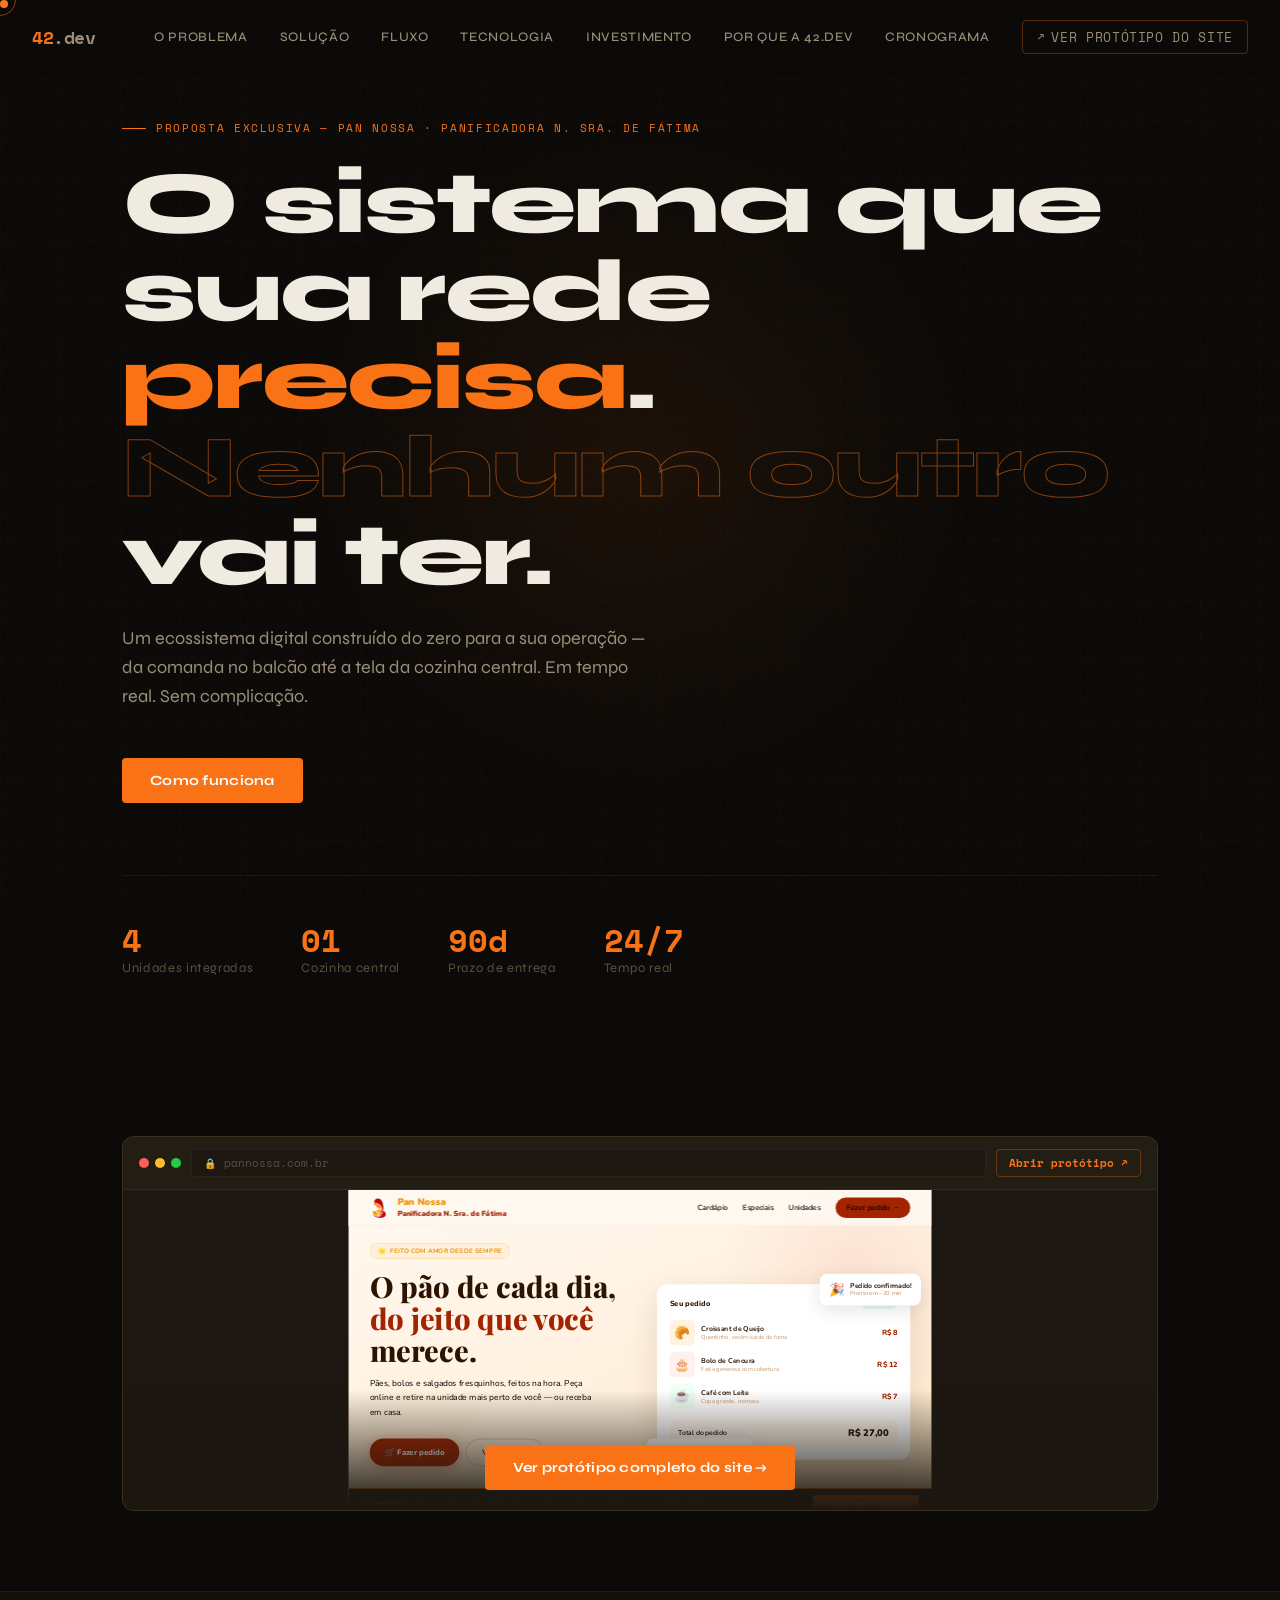
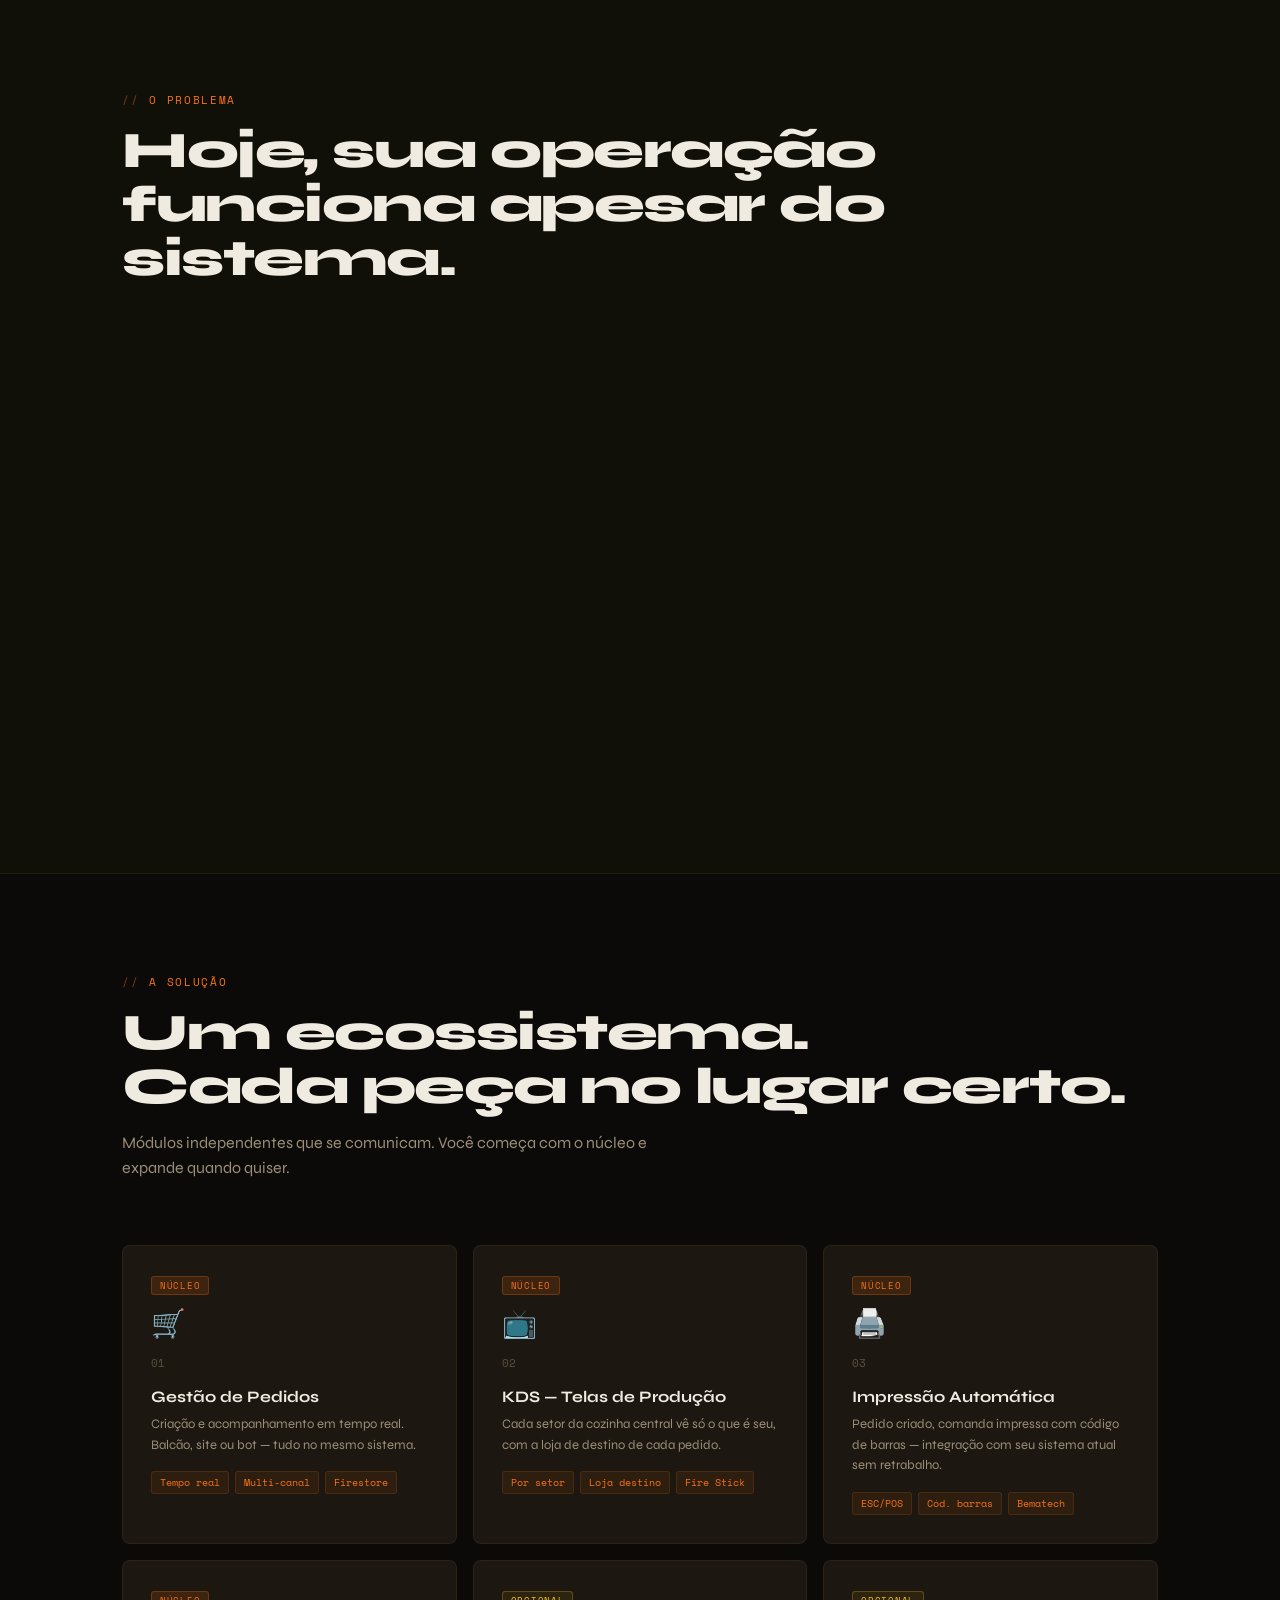
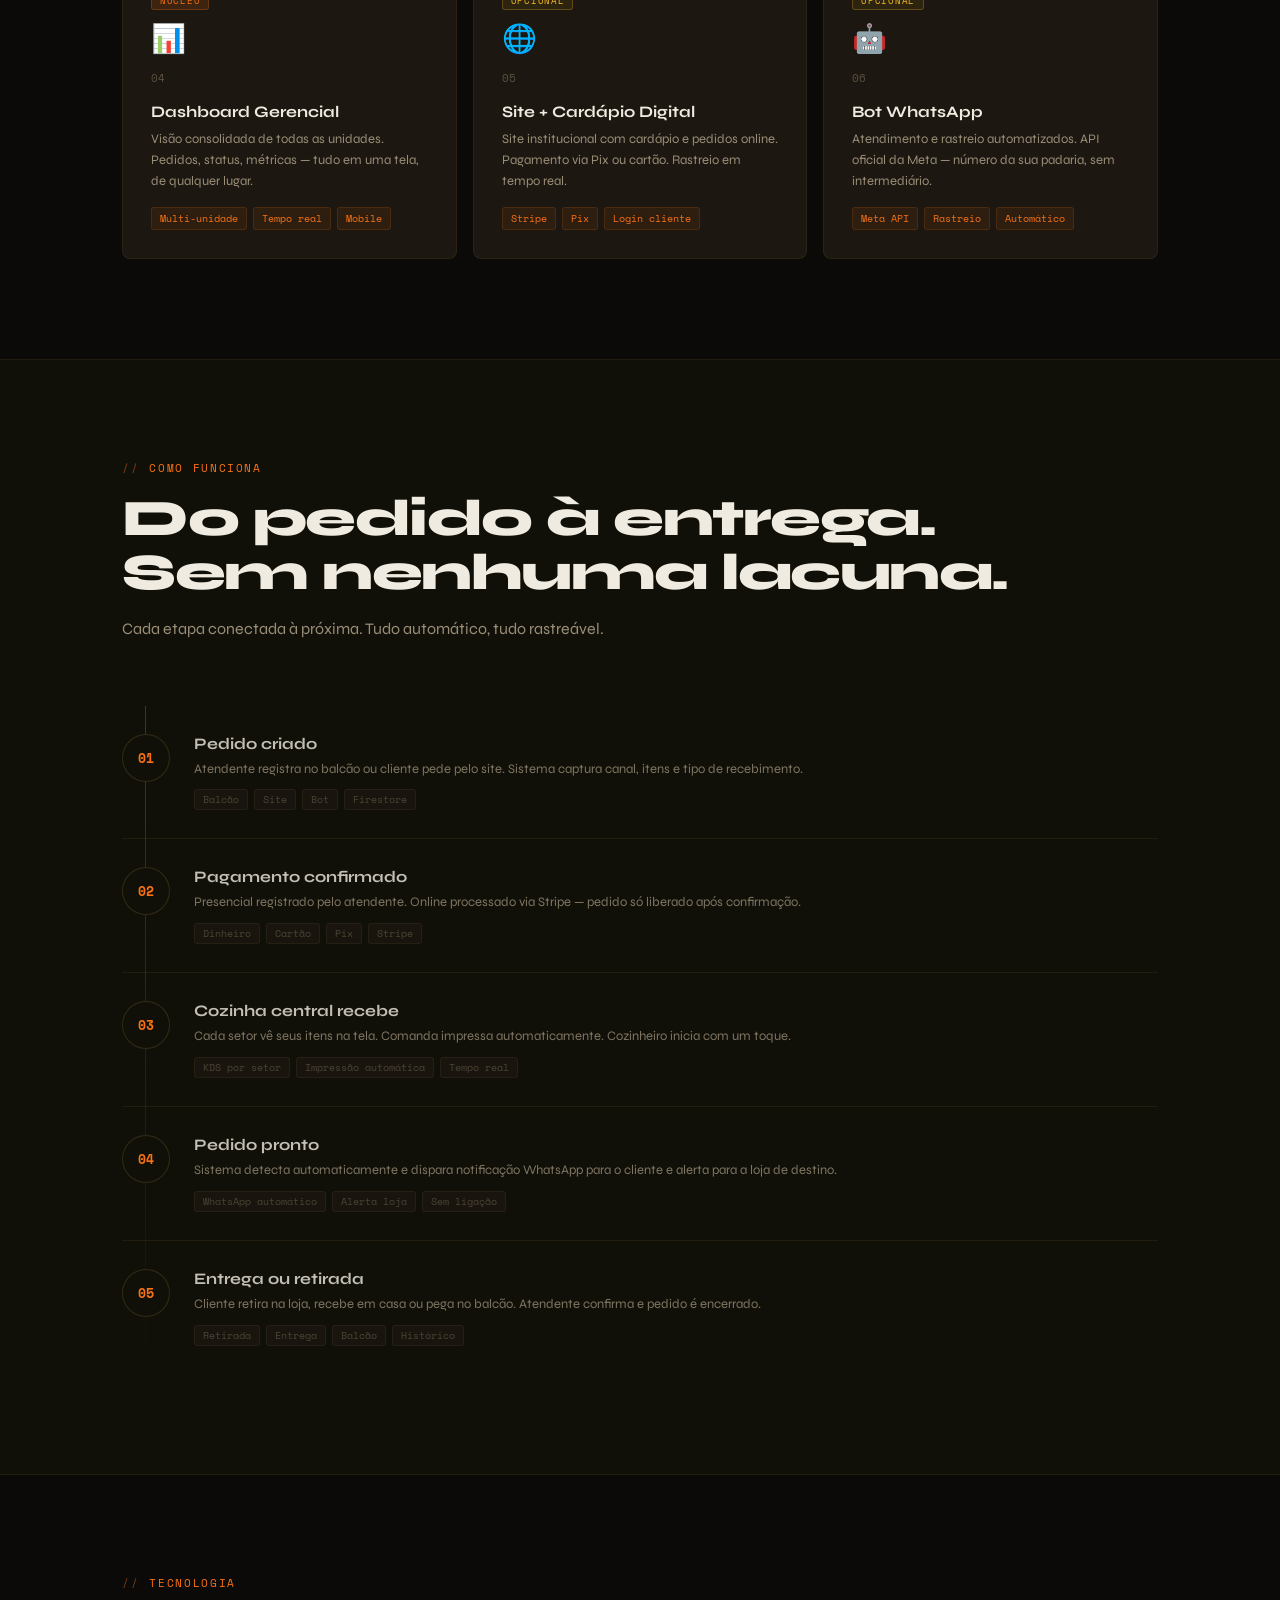
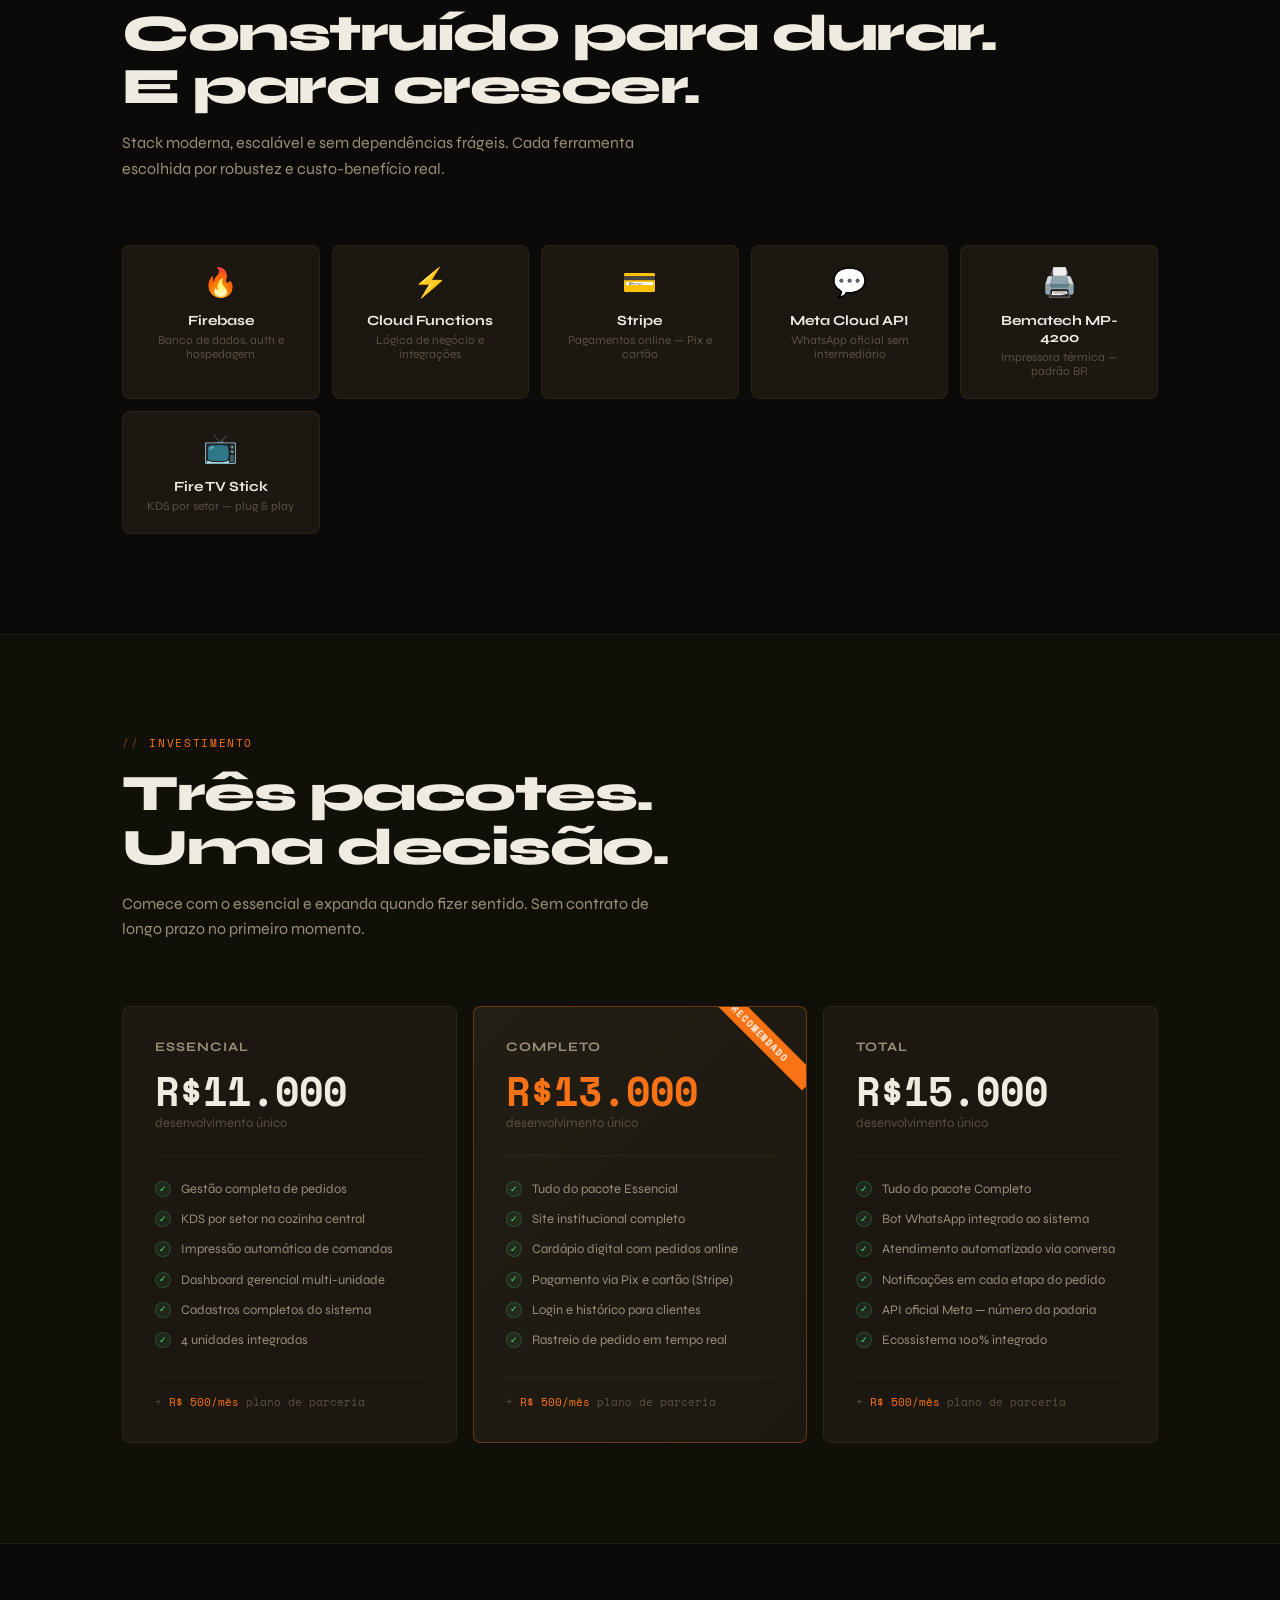
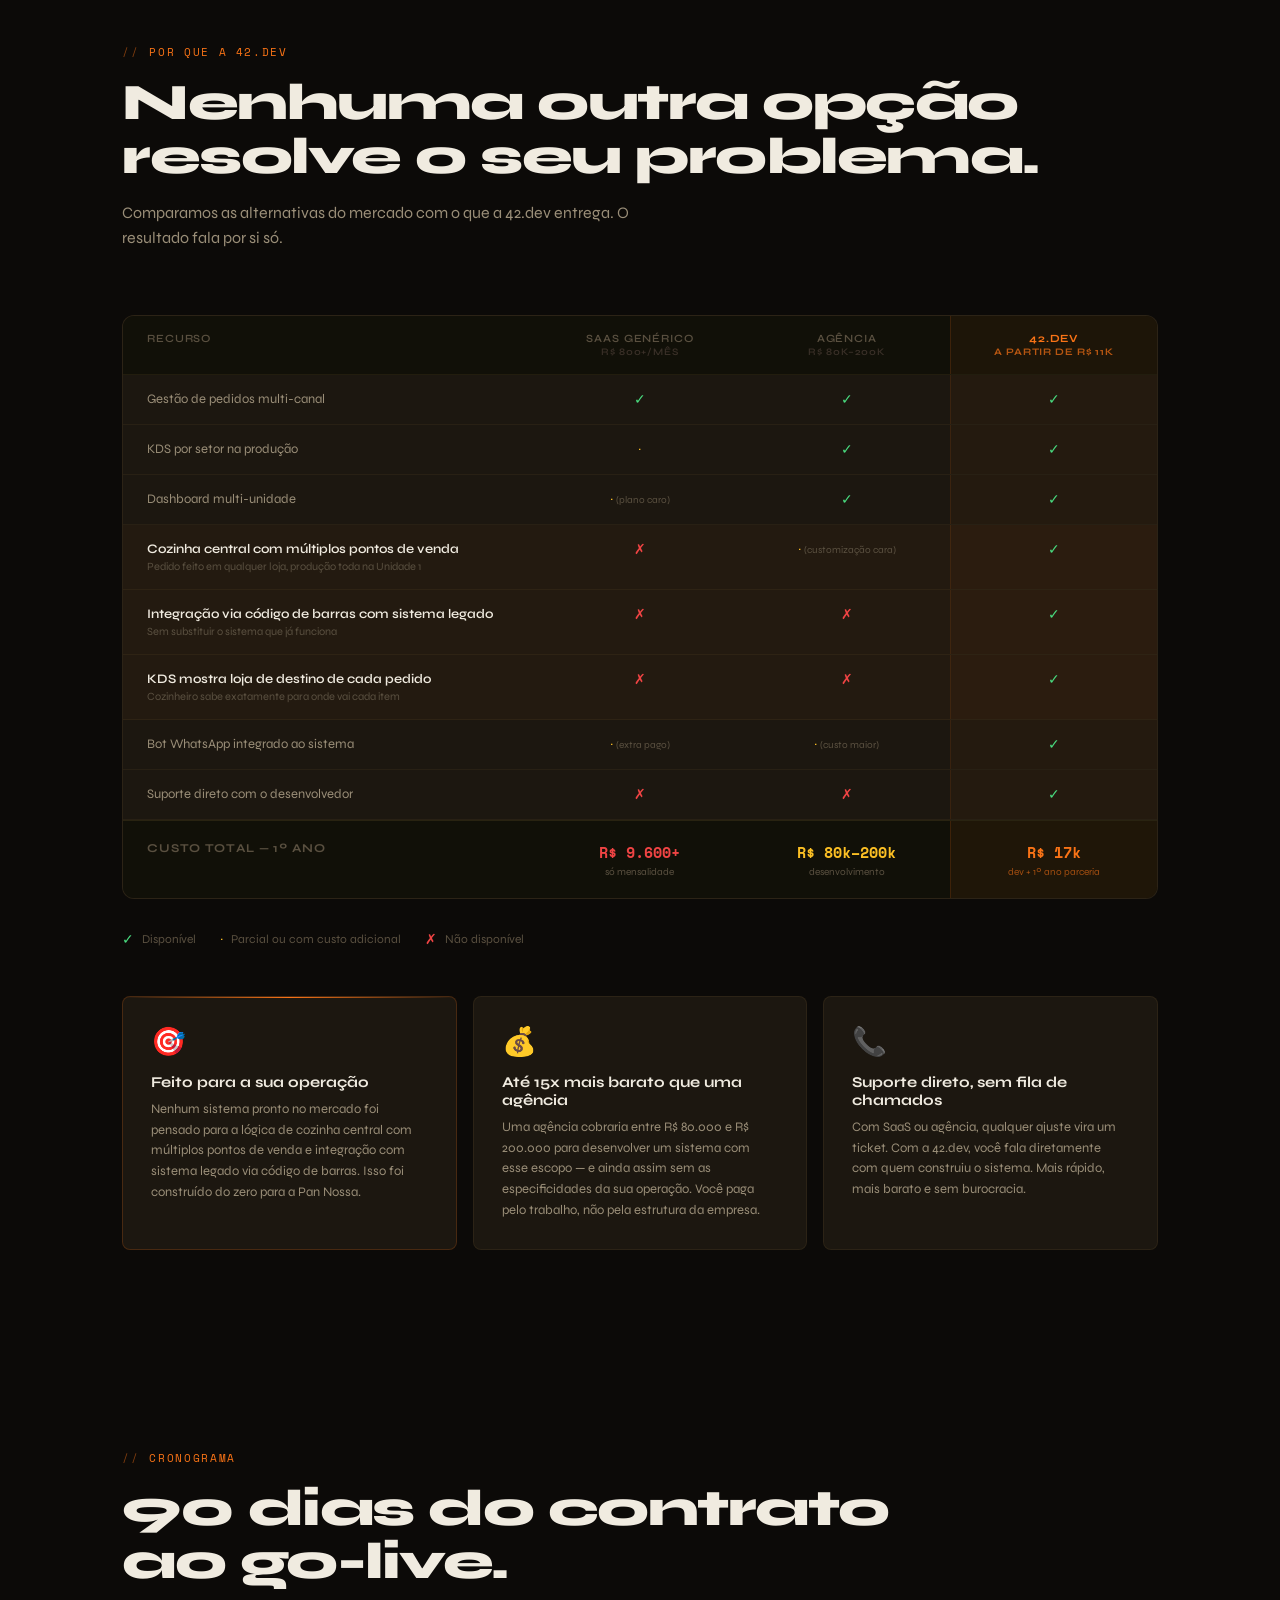
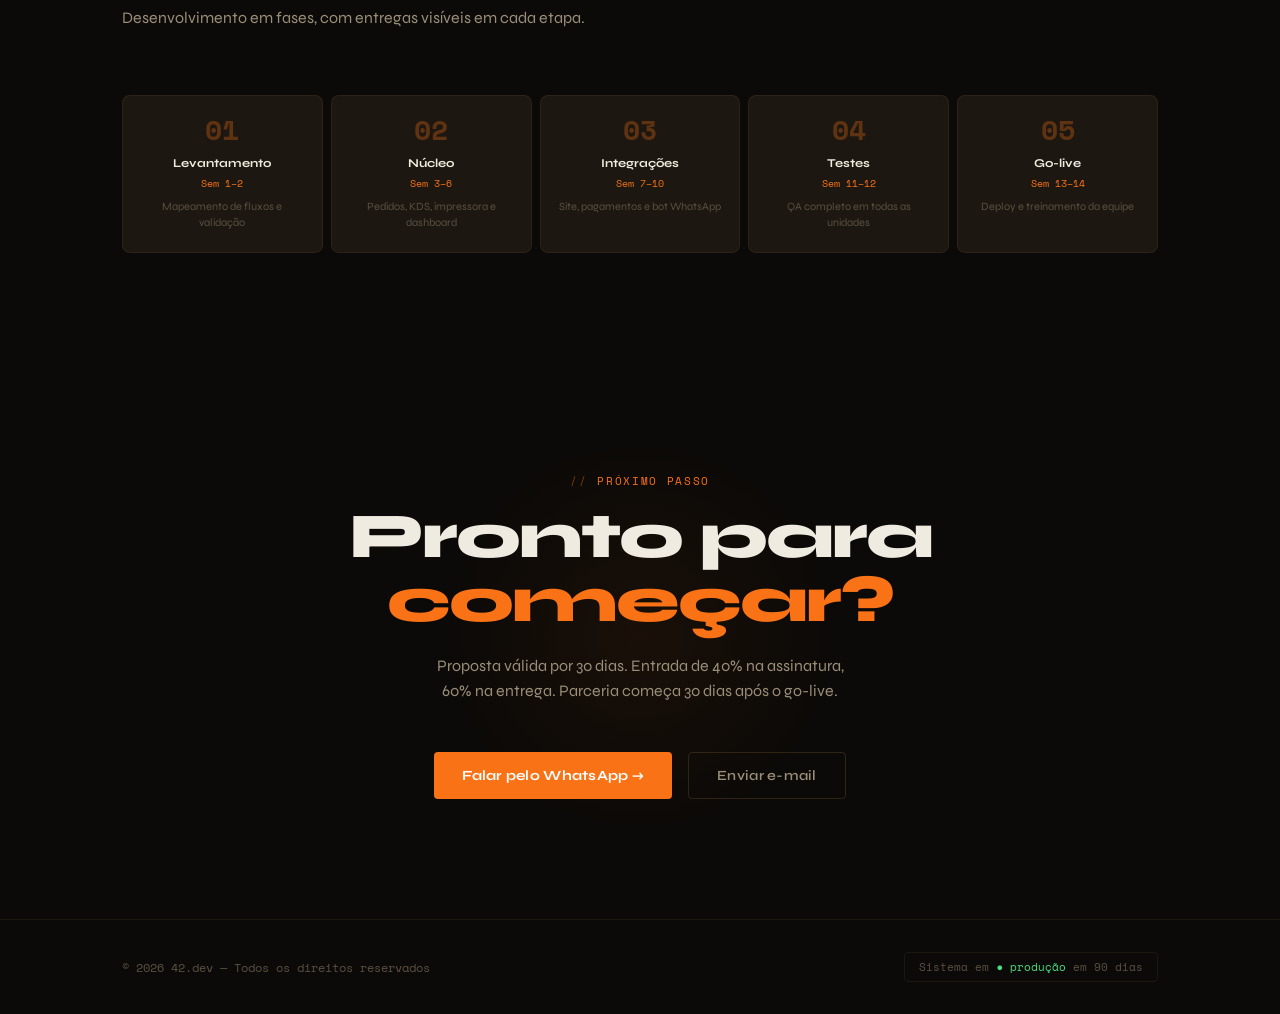
==== index.html @ d930ddba "Add files via upload" ====
<!DOCTYPE html>
<html lang="pt-BR">
<head>
<meta charset="UTF-8">
<meta name="viewport" content="width=device-width, initial-scale=1.0">
<title>42.dev — Proposta para Rede de Padarias</title>
<link rel="preconnect" href="https://fonts.googleapis.com">
<link rel="stylesheet" href="https://fonts.googleapis.com/css2?family=Space+Mono:ital,wght@0,400;0,700;1,400&family=Syne:wght@400;500;600;700;800&display=swap">
<link rel="stylesheet" href="style.css">
<link rel="shortcut icon" href="images/logo-pannossa.png" type="image/x-icon">
</head>
<body>

<div class="cursor" id="cursor"></div>
<div class="cursor-ring" id="cursorRing"></div>

<!-- ============================================================
     BLOCO: HEADER / NAV ATUALIZADO
     Substitua toda a tag <nav>...</nav> por este bloco
     ============================================================ -->

<nav>
  <div class="nav-inner">
    <div class="logo">42<span>.dev</span></div>
    <div class="nav-links">
        <a href="#problema">O Problema</a>
      <a href="#solucao">Solução</a>
      <a href="#fluxo">Fluxo</a>
      <a href="#stack">Tecnologia</a>
      <a href="#precos">Investimento</a>
      <a href="#comparativo">Por que a 42.dev</a>
      <a href="#cronograma">Cronograma</a>
      <a href="pannossa.html" class="nav-preview" target="_blank">Ver protótipo do site</a>
    </div>
  </div>
</nav>

<!-- ============================================================
     FIM DO BLOCO
     ============================================================ -->

<!-- HERO -->
<section class="hero">
  <div class="hero-glow"></div>
  <div class="container">
    <div class="hero-tag">Proposta exclusiva — Pan Nossa · Panificadora N. Sra. de Fátima</div>
    <h1>
      O sistema que<br>
      sua rede <span class="accent">precisa</span>.<br>
      <em>Nenhum outro</em><br>
      vai ter.
    </h1>
    <p class="hero-desc">Um ecossistema digital construído do zero para a sua operação — da comanda no balcão até a tela da cozinha central. Em tempo real. Sem complicação.</p>
    <div class="hero-actions">
      <a href="#solucao" class="btn-primary">Como funciona</a>
    </div>
    <div class="hero-stats">
      <div class="reveal"><div class="stat-num">4</div><div class="stat-label">Unidades integradas</div></div>
      <div class="reveal"><div class="stat-num">01</div><div class="stat-label">Cozinha central</div></div>
      <div class="reveal"><div class="stat-num">90d</div><div class="stat-label">Prazo de entrega</div></div>
      <div class="reveal"><div class="stat-num">24/7</div><div class="stat-label">Tempo real</div></div>
    </div>
  </div>
</section>

<!-- PREVIEW DO SITE DO CLIENTE -->
<div class="container">
  <div class="preview-card reveal">
    <div class="preview-topbar">
      <div class="preview-dots">
        <div class="preview-dot" style="background:#FF5F57"></div>
        <div class="preview-dot" style="background:#FFBD2E"></div>
        <div class="preview-dot" style="background:#28CA41"></div>
      </div>
      <div class="preview-url">pannossa.com.br</div>
      <a href="pannossa.html" target="_blank" class="preview-open">Abrir protótipo ↗</a>
    </div>
    <div class="preview-body">
      <iframe src="pannossa.html" scrolling="no" tabindex="-1"></iframe>
      <div class="preview-overlay">
        <a href="pannossa.html" target="_blank" class="btn-primary" style="cursor:pointer;">Ver protótipo completo do site →</a>
      </div>
    </div>
  </div>
</div>

<!-- PROBLEMA -->
<section class="problema" id="problema">
  <div class="container">
    <div class="section-tag">O problema</div>
    <h2 class="section-title reveal">Hoje, sua operação<br>funciona apesar do sistema.</h2>
    <p class="section-sub reveal">Pedidos perdidos, comunicação falha entre lojas e cozinha central, sem visibilidade do que acontece em tempo real.</p>
    <div class="problema-grid reveal">
      <div class="problema-item">
        <span class="problema-icon">📞</span>
        <div class="problema-title">Comunicação manual</div>
        <div class="problema-desc">Loja liga para a central pedindo atualização. Cozinha não sabe a prioridade. Cliente não sabe o status.</div>
      </div>
      <div class="problema-item">
        <span class="problema-icon">🗂️</span>
        <div class="problema-title">Sem visão centralizada</div>
        <div class="problema-desc">Pedidos das 4 lojas em sistemas separados. Nenhum dashboard mostra o todo. Decisões no escuro.</div>
      </div>
      <div class="problema-item">
        <span class="problema-icon">⏱️</span>
        <div class="problema-title">Produção sem ordem</div>
        <div class="problema-desc">Cozinha recebe pedidos misturados sem saber qual é urgente, qual loja vai retirar e o que já foi feito.</div>
      </div>
      <div class="problema-item">
        <span class="problema-icon">📵</span>
        <div class="problema-title">Cliente sem resposta</div>
        <div class="problema-desc">Depois que pede, o cliente desaparece no escuro. Nenhuma atualização automática sobre o status do pedido.</div>
      </div>
    </div>
  </div>
</section>

<!-- SOLUÇÃO -->
<section id="solucao">
  <div class="container">
    <div class="section-tag">A solução</div>
    <h2 class="section-title reveal">Um ecossistema.<br>Cada peça no lugar certo.</h2>
    <p class="section-sub reveal">Módulos independentes que se comunicam. Você começa com o núcleo e expande quando quiser.</p>
    <div class="modulos-grid">
      <div class="modulo-card reveal">
        <span class="badge-nucleo">Núcleo</span>
        <span class="modulo-icon">🛒</span>
        <div class="modulo-num">01</div>
        <div class="modulo-name">Gestão de Pedidos</div>
        <div class="modulo-desc">Criação e acompanhamento em tempo real. Balcão, site ou bot — tudo no mesmo sistema.</div>
        <div class="modulo-tags"><span class="modulo-tag">Tempo real</span><span class="modulo-tag">Multi-canal</span><span class="modulo-tag">Firestore</span></div>
      </div>
      <div class="modulo-card reveal">
        <span class="badge-nucleo">Núcleo</span>
        <span class="modulo-icon">📺</span>
        <div class="modulo-num">02</div>
        <div class="modulo-name">KDS — Telas de Produção</div>
        <div class="modulo-desc">Cada setor da cozinha central vê só o que é seu, com a loja de destino de cada pedido.</div>
        <div class="modulo-tags"><span class="modulo-tag">Por setor</span><span class="modulo-tag">Loja destino</span><span class="modulo-tag">Fire Stick</span></div>
      </div>
      <div class="modulo-card reveal">
        <span class="badge-nucleo">Núcleo</span>
        <span class="modulo-icon">🖨️</span>
        <div class="modulo-num">03</div>
        <div class="modulo-name">Impressão Automática</div>
        <div class="modulo-desc">Pedido criado, comanda impressa com código de barras — integração com seu sistema atual sem retrabalho.</div>
        <div class="modulo-tags"><span class="modulo-tag">ESC/POS</span><span class="modulo-tag">Cód. barras</span><span class="modulo-tag">Bematech</span></div>
      </div>
      <div class="modulo-card reveal">
        <span class="badge-nucleo">Núcleo</span>
        <span class="modulo-icon">📊</span>
        <div class="modulo-num">04</div>
        <div class="modulo-name">Dashboard Gerencial</div>
        <div class="modulo-desc">Visão consolidada de todas as unidades. Pedidos, status, métricas — tudo em uma tela, de qualquer lugar.</div>
        <div class="modulo-tags"><span class="modulo-tag">Multi-unidade</span><span class="modulo-tag">Tempo real</span><span class="modulo-tag">Mobile</span></div>
      </div>
      <div class="modulo-card reveal">
        <span class="badge-opt">Opcional</span>
        <span class="modulo-icon">🌐</span>
        <div class="modulo-num">05</div>
        <div class="modulo-name">Site + Cardápio Digital</div>
        <div class="modulo-desc">Site institucional com cardápio e pedidos online. Pagamento via Pix ou cartão. Rastreio em tempo real.</div>
        <div class="modulo-tags"><span class="modulo-tag">Stripe</span><span class="modulo-tag">Pix</span><span class="modulo-tag">Login cliente</span></div>
      </div>
      <div class="modulo-card reveal">
        <span class="badge-opt">Opcional</span>
        <span class="modulo-icon">🤖</span>
        <div class="modulo-num">06</div>
        <div class="modulo-name">Bot WhatsApp</div>
        <div class="modulo-desc">Atendimento e rastreio automatizados. API oficial da Meta — número da sua padaria, sem intermediário.</div>
        <div class="modulo-tags"><span class="modulo-tag">Meta API</span><span class="modulo-tag">Rastreio</span><span class="modulo-tag">Automático</span></div>
      </div>
    </div>
  </div>
</section>

<!-- FLUXO -->
<section id="fluxo" class="fluxo">
  <div class="container">
    <div class="section-tag">Como funciona</div>
    <h2 class="section-title reveal">Do pedido à entrega.<br>Sem nenhuma lacuna.</h2>
    <p class="section-sub reveal">Cada etapa conectada à próxima. Tudo automático, tudo rastreável.</p>
    <div class="fluxo-steps">
      <div class="fluxo-step reveal">
        <div class="step-num">01</div>
        <div class="step-content">
          <div class="step-title">Pedido criado</div>
          <div class="step-desc">Atendente registra no balcão ou cliente pede pelo site. Sistema captura canal, itens e tipo de recebimento.</div>
          <div class="step-chips"><span class="step-chip">Balcão</span><span class="step-chip">Site</span><span class="step-chip">Bot</span><span class="step-chip">Firestore</span></div>
        </div>
      </div>
      <div class="fluxo-step reveal">
        <div class="step-num">02</div>
        <div class="step-content">
          <div class="step-title">Pagamento confirmado</div>
          <div class="step-desc">Presencial registrado pelo atendente. Online processado via Stripe — pedido só liberado após confirmação.</div>
          <div class="step-chips"><span class="step-chip">Dinheiro</span><span class="step-chip">Cartão</span><span class="step-chip">Pix</span><span class="step-chip">Stripe</span></div>
        </div>
      </div>
      <div class="fluxo-step reveal">
        <div class="step-num">03</div>
        <div class="step-content">
          <div class="step-title">Cozinha central recebe</div>
          <div class="step-desc">Cada setor vê seus itens na tela. Comanda impressa automaticamente. Cozinheiro inicia com um toque.</div>
          <div class="step-chips"><span class="step-chip">KDS por setor</span><span class="step-chip">Impressão automática</span><span class="step-chip">Tempo real</span></div>
        </div>
      </div>
      <div class="fluxo-step reveal">
        <div class="step-num">04</div>
        <div class="step-content">
          <div class="step-title">Pedido pronto</div>
          <div class="step-desc">Sistema detecta automaticamente e dispara notificação WhatsApp para o cliente e alerta para a loja de destino.</div>
          <div class="step-chips"><span class="step-chip">WhatsApp automático</span><span class="step-chip">Alerta loja</span><span class="step-chip">Sem ligação</span></div>
        </div>
      </div>
      <div class="fluxo-step reveal">
        <div class="step-num">05</div>
        <div class="step-content">
          <div class="step-title">Entrega ou retirada</div>
          <div class="step-desc">Cliente retira na loja, recebe em casa ou pega no balcão. Atendente confirma e pedido é encerrado.</div>
          <div class="step-chips"><span class="step-chip">Retirada</span><span class="step-chip">Entrega</span><span class="step-chip">Balcão</span><span class="step-chip">Histórico</span></div>
        </div>
      </div>
    </div>
  </div>
</section>

<!-- STACK -->
<section id="stack">
  <div class="container">
    <div class="section-tag">Tecnologia</div>
    <h2 class="section-title reveal">Construído para durar.<br>E para crescer.</h2>
    <p class="section-sub reveal">Stack moderna, escalável e sem dependências frágeis. Cada ferramenta escolhida por robustez e custo-benefício real.</p>
    <div class="stack-grid">
      <div class="stack-item reveal"><span class="stack-icon">🔥</span><div class="stack-name">Firebase</div><div class="stack-role">Banco de dados, auth e hospedagem</div></div>
      <div class="stack-item reveal"><span class="stack-icon">⚡</span><div class="stack-name">Cloud Functions</div><div class="stack-role">Lógica de negócio e integrações</div></div>
      <div class="stack-item reveal"><span class="stack-icon">💳</span><div class="stack-name">Stripe</div><div class="stack-role">Pagamentos online — Pix e cartão</div></div>
      <div class="stack-item reveal"><span class="stack-icon">💬</span><div class="stack-name">Meta Cloud API</div><div class="stack-role">WhatsApp oficial sem intermediário</div></div>
      <div class="stack-item reveal"><span class="stack-icon">🖨️</span><div class="stack-name">Bematech MP-4200</div><div class="stack-role">Impressora térmica — padrão BR</div></div>
      <div class="stack-item reveal"><span class="stack-icon">📺</span><div class="stack-name">Fire TV Stick</div><div class="stack-role">KDS por setor — plug & play</div></div>
    </div>
  </div>
</section>

<!-- PRECOS -->
<section id="precos" class="precos">
  <div class="container">
    <div class="section-tag">Investimento</div>
    <h2 class="section-title reveal">Três pacotes.<br>Uma decisão.</h2>
    <p class="section-sub reveal">Comece com o essencial e expanda quando fizer sentido. Sem contrato de longo prazo no primeiro momento.</p>
    <div class="precos-grid">
      <div class="preco-card reveal">
        <div class="preco-nome">Essencial</div>
        <div class="preco-valor">R$11.000</div>
        <div class="preco-periodo">desenvolvimento único</div>
        <div class="preco-divider"></div>
        <div class="preco-items">
          <div class="preco-item"><div class="preco-item-dot"></div>Gestão completa de pedidos</div>
          <div class="preco-item"><div class="preco-item-dot"></div>KDS por setor na cozinha central</div>
          <div class="preco-item"><div class="preco-item-dot"></div>Impressão automática de comandas</div>
          <div class="preco-item"><div class="preco-item-dot"></div>Dashboard gerencial multi-unidade</div>
          <div class="preco-item"><div class="preco-item-dot"></div>Cadastros completos do sistema</div>
          <div class="preco-item"><div class="preco-item-dot"></div>4 unidades integradas</div>
        </div>
        <div class="mens-note">+ <span>R$ 500/mês</span> plano de parceria</div>
      </div>
      <div class="preco-card destaque reveal">
        <div class="preco-nome">Completo</div>
        <div class="preco-valor">R$13.000</div>
        <div class="preco-periodo">desenvolvimento único</div>
        <div class="preco-divider"></div>
        <div class="preco-items">
          <div class="preco-item"><div class="preco-item-dot"></div>Tudo do pacote Essencial</div>
          <div class="preco-item"><div class="preco-item-dot"></div>Site institucional completo</div>
          <div class="preco-item"><div class="preco-item-dot"></div>Cardápio digital com pedidos online</div>
          <div class="preco-item"><div class="preco-item-dot"></div>Pagamento via Pix e cartão (Stripe)</div>
          <div class="preco-item"><div class="preco-item-dot"></div>Login e histórico para clientes</div>
          <div class="preco-item"><div class="preco-item-dot"></div>Rastreio de pedido em tempo real</div>
        </div>
        <div class="mens-note">+ <span>R$ 500/mês</span> plano de parceria</div>
      </div>
      <div class="preco-card reveal">
        <div class="preco-nome">Total</div>
        <div class="preco-valor">R$15.000</div>
        <div class="preco-periodo">desenvolvimento único</div>
        <div class="preco-divider"></div>
        <div class="preco-items">
          <div class="preco-item"><div class="preco-item-dot"></div>Tudo do pacote Completo</div>
          <div class="preco-item"><div class="preco-item-dot"></div>Bot WhatsApp integrado ao sistema</div>
          <div class="preco-item"><div class="preco-item-dot"></div>Atendimento automatizado via conversa</div>
          <div class="preco-item"><div class="preco-item-dot"></div>Notificações em cada etapa do pedido</div>
          <div class="preco-item"><div class="preco-item-dot"></div>API oficial Meta — número da padaria</div>
          <div class="preco-item"><div class="preco-item-dot"></div>Ecossistema 100% integrado</div>
        </div>
        <div class="mens-note">+ <span>R$ 500/mês</span> plano de parceria</div>
      </div>
    </div>
  </div>
</section>

<!-- ============================================================
     BLOCO: COMPARATIVO DE MERCADO
     ============================================================ -->

<section style="padding: 100px 0; position: relative; z-index: 2;" id="comparativo">
  <div style="max-width:1100px; margin:0 auto; padding:0 32px;">

    <!-- HEADER -->
    <div style="font-family:'Space Mono',monospace; font-size:11px; color:#F97316; letter-spacing:0.15em; text-transform:uppercase; margin-bottom:16px; display:flex; align-items:center; gap:10px;">
      <span style="opacity:0.5">//</span> Por que a 42.dev
    </div>
    <h2 style="font-family:'Syne',sans-serif; font-size:clamp(32px,4vw,52px); font-weight:800; letter-spacing:-1.5px; line-height:1.05; margin-bottom:16px;">
      Nenhuma outra opção<br>resolve o seu problema.
    </h2>
    <p style="font-size:16px; color:#9A8E78; line-height:1.6; max-width:560px; margin-bottom:64px;">
      Comparamos as alternativas do mercado com o que a 42.dev entrega. O resultado fala por si só.
    </p>

    <!-- TABELA COMPARATIVA -->
    <div style="background:#1C1710; border:1px solid rgba(255,200,100,0.07); border-radius:12px; overflow:hidden; margin-bottom:32px;">

      <!-- HEADER DA TABELA -->
      <div style="display:grid; grid-template-columns:2fr 1fr 1fr 1fr; background:#111008; border-bottom:1px solid rgba(255,200,100,0.07);">
        <div style="padding:16px 24px; font-size:11px; font-weight:600; color:#5A5040; letter-spacing:0.08em; text-transform:uppercase;">Recurso</div>
        <div style="padding:16px 16px; font-size:11px; font-weight:600; color:#5A5040; letter-spacing:0.08em; text-transform:uppercase; text-align:center;">SaaS genérico<br><span style="color:#3A3028; font-size:10px;">R$ 800+/mês</span></div>
        <div style="padding:16px 16px; font-size:11px; font-weight:600; color:#5A5040; letter-spacing:0.08em; text-transform:uppercase; text-align:center;">Agência<br><span style="color:#3A3028; font-size:10px;">R$ 80k–200k</span></div>
        <div style="padding:16px 16px; font-size:11px; font-weight:700; color:#F97316; letter-spacing:0.08em; text-transform:uppercase; text-align:center; background:rgba(249,115,22,0.05); border-left:1px solid rgba(249,115,22,0.15);">42.dev<br><span style="color:#F97316; font-size:10px; opacity:0.7;">a partir de R$ 11k</span></div>
      </div>

      <!-- LINHAS -->
      <!-- helper: ✓ verde, ~ amarelo, ✗ vermelho -->
      <div style="display:grid; grid-template-columns:2fr 1fr 1fr 1fr; border-bottom:1px solid rgba(255,200,100,0.05);">
        <div style="padding:16px 24px; font-size:13px; color:#9A8E78;">Gestão de pedidos multi-canal</div>
        <div style="padding:16px; text-align:center; font-size:14px; color:#4ADE80;">✓</div>
        <div style="padding:16px; text-align:center; font-size:14px; color:#4ADE80;">✓</div>
        <div style="padding:16px; text-align:center; font-size:14px; color:#4ADE80; background:rgba(249,115,22,0.04); border-left:1px solid rgba(249,115,22,0.1);">✓</div>
      </div>
      <div style="display:grid; grid-template-columns:2fr 1fr 1fr 1fr; border-bottom:1px solid rgba(255,200,100,0.05);">
        <div style="padding:16px 24px; font-size:13px; color:#9A8E78;">KDS por setor na produção</div>
        <div style="padding:16px; text-align:center; font-size:13px; color:#FBBF24;">~</div>
        <div style="padding:16px; text-align:center; font-size:14px; color:#4ADE80;">✓</div>
        <div style="padding:16px; text-align:center; font-size:14px; color:#4ADE80; background:rgba(249,115,22,0.04); border-left:1px solid rgba(249,115,22,0.1);">✓</div>
      </div>
      <div style="display:grid; grid-template-columns:2fr 1fr 1fr 1fr; border-bottom:1px solid rgba(255,200,100,0.05);">
        <div style="padding:16px 24px; font-size:13px; color:#9A8E78;">Dashboard multi-unidade</div>
        <div style="padding:16px; text-align:center; font-size:13px; color:#FBBF24;">~ <span style="font-size:10px; color:#5A5040;">(plano caro)</span></div>
        <div style="padding:16px; text-align:center; font-size:14px; color:#4ADE80;">✓</div>
        <div style="padding:16px; text-align:center; font-size:14px; color:#4ADE80; background:rgba(249,115,22,0.04); border-left:1px solid rgba(249,115,22,0.1);">✓</div>
      </div>

      <!-- LINHA DESTAQUE -->
      <div style="display:grid; grid-template-columns:2fr 1fr 1fr 1fr; border-bottom:1px solid rgba(255,200,100,0.05); background:rgba(249,115,22,0.03);">
        <div style="padding:16px 24px;">
          <div style="font-size:13px; color:#F0EBE0; font-weight:600;">Cozinha central com múltiplos pontos de venda</div>
          <div style="font-size:11px; color:#5A5040; margin-top:3px;">Pedido feito em qualquer loja, produção toda na Unidade 1</div>
        </div>
        <div style="padding:16px; text-align:center; font-size:14px; color:#EF4444;">✗</div>
        <div style="padding:16px; text-align:center; font-size:13px; color:#FBBF24;">~ <span style="font-size:10px; color:#5A5040;">(customização cara)</span></div>
        <div style="padding:16px; text-align:center; font-size:14px; color:#4ADE80; background:rgba(249,115,22,0.04); border-left:1px solid rgba(249,115,22,0.1);">✓</div>
      </div>
      <div style="display:grid; grid-template-columns:2fr 1fr 1fr 1fr; border-bottom:1px solid rgba(255,200,100,0.05); background:rgba(249,115,22,0.03);">
        <div style="padding:16px 24px;">
          <div style="font-size:13px; color:#F0EBE0; font-weight:600;">Integração via código de barras com sistema legado</div>
          <div style="font-size:11px; color:#5A5040; margin-top:3px;">Sem substituir o sistema que já funciona</div>
        </div>
        <div style="padding:16px; text-align:center; font-size:14px; color:#EF4444;">✗</div>
        <div style="padding:16px; text-align:center; font-size:14px; color:#EF4444;">✗</div>
        <div style="padding:16px; text-align:center; font-size:14px; color:#4ADE80; background:rgba(249,115,22,0.04); border-left:1px solid rgba(249,115,22,0.1);">✓</div>
      </div>
      <div style="display:grid; grid-template-columns:2fr 1fr 1fr 1fr; border-bottom:1px solid rgba(255,200,100,0.05); background:rgba(249,115,22,0.03);">
        <div style="padding:16px 24px;">
          <div style="font-size:13px; color:#F0EBE0; font-weight:600;">KDS mostra loja de destino de cada pedido</div>
          <div style="font-size:11px; color:#5A5040; margin-top:3px;">Cozinheiro sabe exatamente para onde vai cada item</div>
        </div>
        <div style="padding:16px; text-align:center; font-size:14px; color:#EF4444;">✗</div>
        <div style="padding:16px; text-align:center; font-size:14px; color:#EF4444;">✗</div>
        <div style="padding:16px; text-align:center; font-size:14px; color:#4ADE80; background:rgba(249,115,22,0.04); border-left:1px solid rgba(249,115,22,0.1);">✓</div>
      </div>

      <div style="display:grid; grid-template-columns:2fr 1fr 1fr 1fr; border-bottom:1px solid rgba(255,200,100,0.05);">
        <div style="padding:16px 24px; font-size:13px; color:#9A8E78;">Bot WhatsApp integrado ao sistema</div>
        <div style="padding:16px; text-align:center; font-size:13px; color:#FBBF24;">~ <span style="font-size:10px; color:#5A5040;">(extra pago)</span></div>
        <div style="padding:16px; text-align:center; font-size:13px; color:#FBBF24;">~ <span style="font-size:10px; color:#5A5040;">(custo maior)</span></div>
        <div style="padding:16px; text-align:center; font-size:14px; color:#4ADE80; background:rgba(249,115,22,0.04); border-left:1px solid rgba(249,115,22,0.1);">✓</div>
      </div>
      <div style="display:grid; grid-template-columns:2fr 1fr 1fr 1fr; border-bottom:1px solid rgba(255,200,100,0.05);">
        <div style="padding:16px 24px; font-size:13px; color:#9A8E78;">Suporte direto com o desenvolvedor</div>
        <div style="padding:16px; text-align:center; font-size:14px; color:#EF4444;">✗</div>
        <div style="padding:16px; text-align:center; font-size:14px; color:#EF4444;">✗</div>
        <div style="padding:16px; text-align:center; font-size:14px; color:#4ADE80; background:rgba(249,115,22,0.04); border-left:1px solid rgba(249,115,22,0.1);">✓</div>
      </div>

      <!-- FOOTER DA TABELA — CUSTO TOTAL -->
      <div style="display:grid; grid-template-columns:2fr 1fr 1fr 1fr; background:#111008; border-top:1px solid rgba(255,200,100,0.1);">
        <div style="padding:20px 24px; font-size:12px; font-weight:700; color:#5A5040; letter-spacing:0.08em; text-transform:uppercase;">Custo total — 1º ano</div>
        <div style="padding:20px 16px; text-align:center;">
          <div style="font-family:'Space Mono',monospace; font-size:15px; font-weight:700; color:#EF4444;">R$ 9.600+</div>
          <div style="font-size:10px; color:#5A5040; margin-top:3px;">só mensalidade</div>
        </div>
        <div style="padding:20px 16px; text-align:center;">
          <div style="font-family:'Space Mono',monospace; font-size:15px; font-weight:700; color:#FBBF24;">R$ 80k–200k</div>
          <div style="font-size:10px; color:#5A5040; margin-top:3px;">desenvolvimento</div>
        </div>
        <div style="padding:20px 16px; text-align:center; background:rgba(249,115,22,0.06); border-left:1px solid rgba(249,115,22,0.15);">
          <div style="font-family:'Space Mono',monospace; font-size:15px; font-weight:700; color:#F97316;">R$ 17k</div>
          <div style="font-size:10px; color:#F97316; opacity:0.6; margin-top:3px;">dev + 1º ano parceria</div>
        </div>
      </div>
    </div>

    <!-- LEGENDA -->
    <div style="display:flex; gap:24px; margin-bottom:48px; flex-wrap:wrap;">
      <div style="display:flex; align-items:center; gap:8px; font-size:12px; color:#5A5040;">
        <span style="color:#4ADE80; font-size:14px;">✓</span> Disponível
      </div>
      <div style="display:flex; align-items:center; gap:8px; font-size:12px; color:#5A5040;">
        <span style="color:#FBBF24; font-size:13px;">~</span> Parcial ou com custo adicional
      </div>
      <div style="display:flex; align-items:center; gap:8px; font-size:12px; color:#5A5040;">
        <span style="color:#EF4444; font-size:14px;">✗</span> Não disponível
      </div>
    </div>

    <!-- CARDS DE ARGUMENTO -->
    <div style="display:grid; grid-template-columns:repeat(auto-fit, minmax(280px, 1fr)); gap:16px;">

      <div style="background:#1C1710; border:1px solid rgba(249,115,22,0.2); border-radius:8px; padding:28px; position:relative; overflow:hidden;">
        <div style="position:absolute; top:0; left:0; right:0; height:1px; background:linear-gradient(90deg, transparent, #F97316, transparent);"></div>
        <div style="font-size:28px; margin-bottom:14px;">🎯</div>
        <div style="font-size:15px; font-weight:700; margin-bottom:8px; color:#F0EBE0;">Feito para a sua operação</div>
        <div style="font-size:13px; color:#9A8E78; line-height:1.6;">Nenhum sistema pronto no mercado foi pensado para a lógica de cozinha central com múltiplos pontos de venda e integração com sistema legado via código de barras. Isso foi construído do zero para a Pan Nossa.</div>
      </div>

      <div style="background:#1C1710; border:1px solid rgba(255,200,100,0.07); border-radius:8px; padding:28px;">
        <div style="font-size:28px; margin-bottom:14px;">💰</div>
        <div style="font-size:15px; font-weight:700; margin-bottom:8px; color:#F0EBE0;">Até 15x mais barato que uma agência</div>
        <div style="font-size:13px; color:#9A8E78; line-height:1.6;">Uma agência cobraria entre R$ 80.000 e R$ 200.000 para desenvolver um sistema com esse escopo — e ainda assim sem as especificidades da sua operação. Você paga pelo trabalho, não pela estrutura da empresa.</div>
      </div>

      <div style="background:#1C1710; border:1px solid rgba(255,200,100,0.07); border-radius:8px; padding:28px;">
        <div style="font-size:28px; margin-bottom:14px;">📞</div>
        <div style="font-size:15px; font-weight:700; margin-bottom:8px; color:#F0EBE0;">Suporte direto, sem fila de chamados</div>
        <div style="font-size:13px; color:#9A8E78; line-height:1.6;">Com SaaS ou agência, qualquer ajuste vira um ticket. Com a 42.dev, você fala diretamente com quem construiu o sistema. Mais rápido, mais barato e sem burocracia.</div>
      </div>

    </div>
  </div>
</section>

<!-- CRONOGRAMA -->
<section id="cronograma">
  <div class="container">
    <div class="section-tag">Cronograma</div>
    <h2 class="section-title reveal">90 dias do contrato<br>ao go-live.</h2>
    <p class="section-sub reveal">Desenvolvimento em fases, com entregas visíveis em cada etapa.</p>
    <div class="cronograma-grid reveal">
      <div class="crono-fase"><div class="crono-num">01</div><div class="crono-title">Levantamento</div><div class="crono-semanas">Sem 1–2</div><div class="crono-desc">Mapeamento de fluxos e validação</div></div>
      <div class="crono-fase"><div class="crono-num">02</div><div class="crono-title">Núcleo</div><div class="crono-semanas">Sem 3–6</div><div class="crono-desc">Pedidos, KDS, impressora e dashboard</div></div>
      <div class="crono-fase"><div class="crono-num">03</div><div class="crono-title">Integrações</div><div class="crono-semanas">Sem 7–10</div><div class="crono-desc">Site, pagamentos e bot WhatsApp</div></div>
      <div class="crono-fase"><div class="crono-num">04</div><div class="crono-title">Testes</div><div class="crono-semanas">Sem 11–12</div><div class="crono-desc">QA completo em todas as unidades</div></div>
      <div class="crono-fase"><div class="crono-num">05</div><div class="crono-title">Go-live</div><div class="crono-semanas">Sem 13–14</div><div class="crono-desc">Deploy e treinamento da equipe</div></div>
    </div>
  </div>
</section>

<!-- CTA -->
<section class="cta-section">
  <div class="cta-glow"></div>
  <div class="container">
    <div class="section-tag" style="justify-content:center">Próximo passo</div>
    <h2>Pronto para<br><span style="color:var(--accent)">começar?</span></h2>
    <p>Proposta válida por 30 dias. Entrada de 40% na assinatura,<br>60% na entrega. Parceria começa 30 dias após o go-live.</p>
    <div class="cta-actions">
      <a href="https://wa.me/+5581981279574" class="btn-primary" target="_blank">Falar pelo WhatsApp →</a>
      <a href="mailto:augustolopes230@gmail.com" class="btn-outline">Enviar e-mail</a>
    </div>
  </div>
</section>

<footer>
  <div class="container">
    <div class="footer-inner">
      <div class="footer-copy">© 2026 42.dev — Todos os direitos reservados</div>
      <div class="footer-badge">Sistema em <span>● produção</span> em 90 dias</div>
    </div>
  </div>
</footer>

<script>
  const cursor = document.getElementById('cursor');
  const ring = document.getElementById('cursorRing');
  let mx = 0, my = 0, rx = 0, ry = 0;
  document.addEventListener('mousemove', e => { mx = e.clientX; my = e.clientY; cursor.style.left = mx - 4 + 'px'; cursor.style.top = my - 4 + 'px'; });
  function animRing() { rx += (mx - rx) * 0.12; ry += (my - ry) * 0.12; ring.style.left = rx - 16 + 'px'; ring.style.top = ry - 16 + 'px'; requestAnimationFrame(animRing); }
  animRing();
  document.querySelectorAll('a, button').forEach(el => { el.addEventListener('mouseenter', () => { ring.style.transform = 'scale(1.5)'; ring.style.borderColor = 'rgba(249,115,22,0.8)'; }); el.addEventListener('mouseleave', () => { ring.style.transform = 'scale(1)'; ring.style.borderColor = 'rgba(249,115,22,0.5)'; }); });
  const reveals = document.querySelectorAll('.reveal');
  const obs = new IntersectionObserver(entries => { entries.forEach(e => { if (e.isIntersecting) e.target.classList.add('visible'); }); }, { threshold: 0.1 });
  reveals.forEach(el => obs.observe(el));
  document.querySelectorAll('.hero-stats .reveal').forEach((el, i) => { el.style.transitionDelay = (i * 0.1) + 's'; });
</script>
</body>
</html>
---- style.css ----
:root {
    --bg: #0C0A08;
    --bg2: #111008;
    --bg3: #16120A;
    --surface: #1C1710;
    --surface2: #231E14;
    --border: rgba(255,200,100,0.07);
    --border2: rgba(255,200,100,0.14);
    --text: #F0EBE0;
    --text2: #9A8E78;
    --text3: #5A5040;
    --accent: #F97316;
    --accent2: #EA6C00;
    --accent-dim: rgba(249,115,22,0.08);
    --accent-dim2: rgba(249,115,22,0.15);
    --green: #4ADE80;
    --green-dim: rgba(74,222,128,0.08);
    --amber: #FBBF24;
    --amber-dim: rgba(251,191,36,0.08);
    --mono: 'Space Mono', monospace;
    --sans: 'Syne', sans-serif;
  }
  * { box-sizing: border-box; margin: 0; padding: 0; }
  html { scroll-behavior: smooth; }
  body { background: var(--bg); color: var(--text); font-family: var(--sans); overflow-x: hidden; cursor: none; }

  .cursor { width: 8px; height: 8px; background: var(--accent); border-radius: 50%; position: fixed; pointer-events: none; z-index: 9999; mix-blend-mode: screen; }
  .cursor-ring { width: 32px; height: 32px; border: 1px solid rgba(249,115,22,0.5); border-radius: 50%; position: fixed; pointer-events: none; z-index: 9998; transition: all 0.15s ease; }

  body::before {
    content: ''; position: fixed; inset: 0;
    background-image: url("data:image/svg+xml,%3Csvg viewBox='0 0 256 256' xmlns='http://www.w3.org/2000/svg'%3E%3Cfilter id='noise'%3E%3CfeTurbulence type='fractalNoise' baseFrequency='0.9' numOctaves='4' stitchTiles='stitch'/%3E%3C/filter%3E%3Crect width='100%25' height='100%25' filter='url(%23noise)' opacity='0.04'/%3E%3C/svg%3E");
    pointer-events: none; z-index: 1; opacity: 0.35;
  }
  body::after {
    content: ''; position: fixed; inset: 0;
    background-image: linear-gradient(rgba(249,115,22,0.025) 1px, transparent 1px), linear-gradient(90deg, rgba(249,115,22,0.025) 1px, transparent 1px);
    background-size: 60px 60px; pointer-events: none; z-index: 0;
  }
  .container { max-width: 1100px; margin: 0 auto; padding: 0 32px; position: relative; z-index: 2; }

  /* NAV */
  nav { position: fixed; top: 0; left: 0; right: 0; z-index: 100; padding: 20px 0; background: linear-gradient(to bottom, rgba(12,10,8,0.96), transparent); backdrop-filter: blur(12px); }
  .nav-inner { max-width: 1350px; margin: 0 auto; padding: 0 32px; display: flex; align-items: center; justify-content: space-between; }
  .logo { font-family: var(--mono); font-size: 18px; font-weight: 700; color: var(--accent); letter-spacing: -0.5px; }
  .logo span { color: var(--text2); }
  .nav-links { display: flex; gap: 32px; align-items: center; }
  .nav-links a { font-size: 13px; font-weight: 500; color: var(--text2); text-decoration: none; letter-spacing: 0.05em; text-transform: uppercase; transition: color 0.2s; }
  .nav-links a:hover { color: var(--accent); }
  .nav-preview {
    font-family: var(--mono); font-size: 11px; font-weight: 700;
    color: var(--accent); border: 1px solid rgba(249,115,22,0.3);
    padding: 6px 14px; border-radius: 4px; text-decoration: none;
    transition: all 0.2s; display: flex; align-items: center; gap: 6px;
  }
  .nav-preview:hover { background: var(--accent-dim2); }
  .nav-preview::before { content: '↗'; }

  /* HERO */
  .hero { min-height: 100vh; display: flex; align-items: center; padding: 120px 0 80px; position: relative; overflow: hidden; }
  .hero-glow { position: absolute; width: 700px; height: 700px; background: radial-gradient(circle, rgba(249,115,22,0.07) 0%, transparent 70%); top: 50%; left: 50%; transform: translate(-50%, -60%); pointer-events: none; }
  .hero-tag { font-family: var(--mono); font-size: 11px; color: var(--accent); letter-spacing: 0.15em; text-transform: uppercase; margin-bottom: 24px; display: flex; align-items: center; gap: 10px; }
  .hero-tag::before { content: ''; display: block; width: 24px; height: 1px; background: var(--accent); }
  .hero h1 { font-size: clamp(48px, 7vw, 88px); font-weight: 800; line-height: 1.0; letter-spacing: -2px; margin-bottom: 24px; }
  .hero h1 em { font-style: normal; color: transparent; -webkit-text-stroke: 1px rgba(249,115,22,0.5); }
  .hero h1 .accent { color: var(--accent); }
  .hero-desc { font-size: 18px; color: var(--text2); line-height: 1.6; max-width: 540px; margin-bottom: 48px; font-weight: 400; }
  .hero-actions { display: flex; gap: 16px; flex-wrap: wrap; }
  .btn-primary { background: var(--accent); color: #fff; padding: 14px 28px; border-radius: 4px; font-family: var(--sans); font-size: 14px; font-weight: 700; text-decoration: none; letter-spacing: 0.02em; transition: all 0.2s; display: inline-flex; align-items: center; gap: 8px; border: none; cursor: none; }
  .btn-primary:hover { background: var(--accent2); transform: translateY(-1px); }
  .btn-outline { background: transparent; color: var(--text2); padding: 14px 28px; border-radius: 4px; font-family: var(--sans); font-size: 14px; font-weight: 600; text-decoration: none; letter-spacing: 0.02em; transition: all 0.2s; display: inline-flex; align-items: center; gap: 8px; border: 1px solid var(--border2); cursor: none; }
  .btn-outline:hover { border-color: var(--accent); color: var(--accent); }
  .hero-stats { display: flex; gap: 48px; margin-top: 72px; padding-top: 48px; border-top: 1px solid var(--border); flex-wrap: wrap; }
  .stat-num { font-family: var(--mono); font-size: 32px; font-weight: 700; color: var(--accent); line-height: 1; margin-bottom: 4px; }
  .stat-label { font-size: 13px; color: var(--text3); letter-spacing: 0.05em; }

  /* PREVIEW SITE CARD */
  .preview-card {
    background: var(--surface); border: 1px solid var(--border2);
    border-radius: 12px; overflow: hidden;
    margin-top: 80px; position: relative; z-index: 2;
    margin-bottom: 80px;
  }
  .preview-topbar {
    background: var(--surface2); border-bottom: 1px solid var(--border);
    padding: 12px 16px; display: flex; align-items: center; gap: 10px;
  }
  .preview-dots { display: flex; gap: 6px; }
  .preview-dot { width: 10px; height: 10px; border-radius: 50%; }
  .preview-url {
    flex: 1; background: var(--surface); border: 1px solid var(--border);
    border-radius: 4px; padding: 5px 12px;
    font-family: var(--mono); font-size: 11px; color: var(--text3);
    display: flex; align-items: center; gap: 8px;
  }
  .preview-url::before { content: '🔒'; font-size: 10px; }
  .preview-open {
    font-family: var(--mono); font-size: 11px; font-weight: 700;
    color: var(--accent); text-decoration: none; padding: 5px 12px;
    border: 1px solid rgba(249,115,22,0.3); border-radius: 4px;
    transition: all 0.2s; white-space: nowrap;
  }
  .preview-open:hover { background: var(--accent-dim2); }
  .preview-body { padding: 0; height: 320px; overflow: hidden; position: relative; }
  .preview-body iframe {
    position: absolute;
    top: 0;
    left: 50%;
    width: 1100px;
    height: 620px;
    border: none;
    transform: scale(0.53) translateX(-50%);
    transform-origin: top left;
    pointer-events: none;
  }
  .preview-overlay {
    position: absolute; bottom: 0; left: 0; right: 0;
    background: linear-gradient(to top, var(--surface) 0%, transparent 100%);
    height: 120px; display: flex; align-items: flex-end; justify-content: center; padding: 20px;
  }

  /* SECTION COMMONS */
  section { padding: 100px 0; position: relative; z-index: 2; }
  .section-tag { font-family: var(--mono); font-size: 11px; color: var(--accent); letter-spacing: 0.15em; text-transform: uppercase; margin-bottom: 16px; display: flex; align-items: center; gap: 10px; }
  .section-tag::before { content: '//'; opacity: 0.5; }
  .section-title { font-size: clamp(32px, 4vw, 52px); font-weight: 800; letter-spacing: -1.5px; line-height: 1.05; margin-bottom: 16px; }
  .section-sub { font-size: 16px; color: var(--text2); line-height: 1.6; max-width: 560px; margin-bottom: 64px; }

  /* PROBLEMA */
  .problema { background: var(--bg2); border-top: 1px solid var(--border); border-bottom: 1px solid var(--border); }
  .problema-grid { display: grid; grid-template-columns: repeat(2, 1fr); gap: 1px; background: var(--border); border: 1px solid var(--border); border-radius: 8px; overflow: hidden; }
  .problema-item { background: var(--bg2); padding: 32px; transition: background 0.2s; }
  .problema-item:hover { background: var(--surface); }
  .problema-icon { font-size: 24px; margin-bottom: 16px; display: block; }
  .problema-title { font-size: 15px; font-weight: 700; margin-bottom: 8px; color: var(--text); }
  .problema-desc { font-size: 13px; color: var(--text2); line-height: 1.6; }

  /* MÓDULOS */
  .modulos-grid { display: grid; grid-template-columns: repeat(auto-fit, minmax(300px, 1fr)); gap: 16px; }
  .modulo-card { background: var(--surface); border: 1px solid var(--border); border-radius: 8px; padding: 28px; position: relative; overflow: hidden; transition: all 0.3s; }
  .modulo-card::before { content: ''; position: absolute; top: 0; left: 0; right: 0; height: 1px; background: linear-gradient(90deg, transparent, var(--accent), transparent); opacity: 0; transition: opacity 0.3s; }
  .modulo-card:hover { border-color: rgba(249,115,22,0.25); transform: translateY(-2px); }
  .modulo-card:hover::before { opacity: 1; }
  .modulo-num { font-family: var(--mono); font-size: 11px; color: var(--text3); margin-bottom: 16px; }
  .modulo-icon { font-size: 28px; margin-bottom: 14px; display: block; }
  .modulo-name { font-size: 16px; font-weight: 700; margin-bottom: 8px; }
  .modulo-desc { font-size: 13px; color: var(--text2); line-height: 1.6; margin-bottom: 16px; }
  .modulo-tags { display: flex; flex-wrap: wrap; gap: 6px; }
  .modulo-tag { font-family: var(--mono); font-size: 10px; padding: 3px 8px; border-radius: 3px; background: var(--accent-dim); color: var(--accent); border: 1px solid rgba(249,115,22,0.15); }
  .badge-nucleo { display: inline-block; font-family: var(--mono); font-size: 9px; padding: 2px 8px; border-radius: 3px; background: var(--accent-dim2); color: var(--accent); border: 1px solid rgba(249,115,22,0.25); letter-spacing: 0.08em; text-transform: uppercase; margin-bottom: 12px; }
  .badge-opt { display: inline-block; font-family: var(--mono); font-size: 9px; padding: 2px 8px; border-radius: 3px; background: var(--amber-dim); color: var(--amber); border: 1px solid rgba(251,191,36,0.25); letter-spacing: 0.08em; text-transform: uppercase; margin-bottom: 12px; }

  /* FLUXO */
  .fluxo { background: var(--bg2); border-top: 1px solid var(--border); border-bottom: 1px solid var(--border); }
  .fluxo-steps { display: flex; flex-direction: column; gap: 0; position: relative; }
  .fluxo-steps::before { content: ''; position: absolute; left: 23px; top: 0; bottom: 0; width: 1px; background: linear-gradient(to bottom, var(--accent), transparent); opacity: 0.3; }
  .fluxo-step { display: flex; gap: 24px; padding: 28px 0; border-bottom: 1px solid var(--border); }
  .fluxo-step:last-child { border-bottom: none; }
  .step-num { width: 48px; height: 48px; border-radius: 50%; border: 1px solid var(--border2); display: flex; align-items: center; justify-content: center; font-family: var(--mono); font-size: 13px; font-weight: 700; color: var(--accent); flex-shrink: 0; background: var(--bg2); position: relative; z-index: 1; transition: all 0.2s; }
  .fluxo-step:hover .step-num { background: var(--accent); color: #fff; border-color: var(--accent); }
  .step-content { opacity: 0.8; transition: opacity 0.2s; }
  .fluxo-step:hover .step-content { opacity: 1; }
  .step-title { font-size: 16px; font-weight: 700; margin-bottom: 6px; }
  .step-desc { font-size: 13px; color: var(--text2); line-height: 1.6; margin-bottom: 10px; }
  .step-chips { display: flex; flex-wrap: wrap; gap: 6px; }
  .step-chip { font-family: var(--mono); font-size: 10px; padding: 2px 8px; border-radius: 3px; background: var(--surface); color: var(--text3); border: 1px solid var(--border); }

  /* STACK */
  .stack-grid { display: grid; grid-template-columns: repeat(auto-fit, minmax(180px, 1fr)); gap: 12px; }
  .stack-item { background: var(--surface); border: 1px solid var(--border); border-radius: 8px; padding: 20px; text-align: center; transition: all 0.2s; }
  .stack-item:hover { border-color: rgba(249,115,22,0.25); background: var(--surface2); }
  .stack-name { font-size: 14px; font-weight: 700; margin-bottom: 4px; }
  .stack-role { font-size: 12px; color: var(--text3); }
  .stack-icon { font-size: 28px; margin-bottom: 12px; display: block; }

  /* PRECOS */
  .precos { background: var(--bg2); border-top: 1px solid var(--border); border-bottom: 1px solid var(--border); }
  .precos-grid { display: grid; grid-template-columns: repeat(auto-fit, minmax(280px, 1fr)); gap: 16px; }
  .preco-card { background: var(--surface); border: 1px solid var(--border); border-radius: 8px; padding: 32px; position: relative; overflow: hidden; transition: all 0.3s; }
  .preco-card.destaque { border-color: rgba(249,115,22,0.35); background: linear-gradient(135deg, var(--surface2), var(--surface)); }
  .preco-card.destaque::after { content: 'RECOMENDADO'; position: absolute; top: 16px; right: -24px; background: var(--accent); color: #fff; font-family: var(--mono); font-size: 9px; font-weight: 700; letter-spacing: 0.1em; padding: 4px 32px; transform: rotate(45deg); }
  .preco-card:hover { transform: translateY(-3px); }
  .preco-nome { font-size: 13px; font-weight: 700; color: var(--text2); letter-spacing: 0.08em; text-transform: uppercase; margin-bottom: 16px; }
  .preco-valor { font-family: var(--mono); font-size: 40px; font-weight: 700; color: var(--text); line-height: 1; margin-bottom: 4px; }
  .preco-card.destaque .preco-valor { color: var(--accent); }
  .preco-periodo { font-size: 13px; color: var(--text3); margin-bottom: 24px; }
  .preco-divider { height: 1px; background: var(--border); margin-bottom: 24px; }
  .preco-items { display: flex; flex-direction: column; gap: 12px; margin-bottom: 28px; }
  .preco-item { display: flex; align-items: flex-start; gap: 10px; font-size: 13px; color: var(--text2); line-height: 1.4; }
  .preco-item-dot { width: 16px; height: 16px; border-radius: 50%; background: var(--green-dim); border: 1px solid rgba(74,222,128,0.2); display: flex; align-items: center; justify-content: center; flex-shrink: 0; margin-top: 1px; }
  .preco-item-dot::after { content: '✓'; font-size: 9px; color: var(--green); }
  .mens-note { font-family: var(--mono); font-size: 11px; color: var(--text3); border-top: 1px solid var(--border); padding-top: 16px; }
  .mens-note span { color: var(--accent); }

  /* CRONOGRAMA */
  .cronograma-grid { display: grid; grid-template-columns: repeat(5, 1fr); gap: 8px; }
  .crono-fase { background: var(--surface); border: 1px solid var(--border); border-radius: 8px; padding: 20px 16px; text-align: center; transition: all 0.2s; }
  .crono-fase:hover { border-color: rgba(249,115,22,0.25); }
  .crono-num { font-family: var(--mono); font-size: 28px; font-weight: 700; color: var(--accent); opacity: 0.3; line-height: 1; margin-bottom: 12px; }
  .crono-title { font-size: 12px; font-weight: 700; margin-bottom: 6px; }
  .crono-semanas { font-family: var(--mono); font-size: 10px; color: var(--accent); margin-bottom: 8px; }
  .crono-desc { font-size: 11px; color: var(--text3); line-height: 1.5; }

  /* CTA */
  .cta-section { text-align: center; padding: 120px 0; position: relative; z-index: 2; overflow: hidden; }
  .cta-glow { position: absolute; width: 400px; height: 400px; background: radial-gradient(circle, rgba(249,115,22,0.06) 0%, transparent 70%); top: 50%; left: 50%; transform: translate(-50%, -50%); pointer-events: none; }
  .cta-section h2 { font-size: clamp(36px, 5vw, 64px); font-weight: 800; letter-spacing: -2px; margin-bottom: 20px; line-height: 1.0; }
  .cta-section p { font-size: 16px; color: var(--text2); margin-bottom: 48px; line-height: 1.6; }
  .cta-actions { display: flex; gap: 16px; justify-content: center; flex-wrap: wrap; }

  footer { border-top: 1px solid var(--border); padding: 32px 0; position: relative; z-index: 2; }
  .footer-inner { display: flex; align-items: center; justify-content: space-between; flex-wrap: wrap; gap: 16px; }
  .footer-copy { font-family: var(--mono); font-size: 12px; color: var(--text3); }
  .footer-badge { font-family: var(--mono); font-size: 11px; color: var(--text3); border: 1px solid var(--border); padding: 6px 14px; border-radius: 4px; }
  .footer-badge span { color: var(--green); }

  .reveal { opacity: 0; transform: translateY(24px); transition: opacity 0.6s ease, transform 0.6s ease; }
  .reveal.visible { opacity: 1; transform: translateY(0); }

  @media (max-width: 768px) {
    .cronograma-grid { grid-template-columns: 1fr 1fr; }
    .nav-links { display: none; }
    .problema-grid { grid-template-columns: 1fr; }
    .container { padding: 0 20px; }
  }
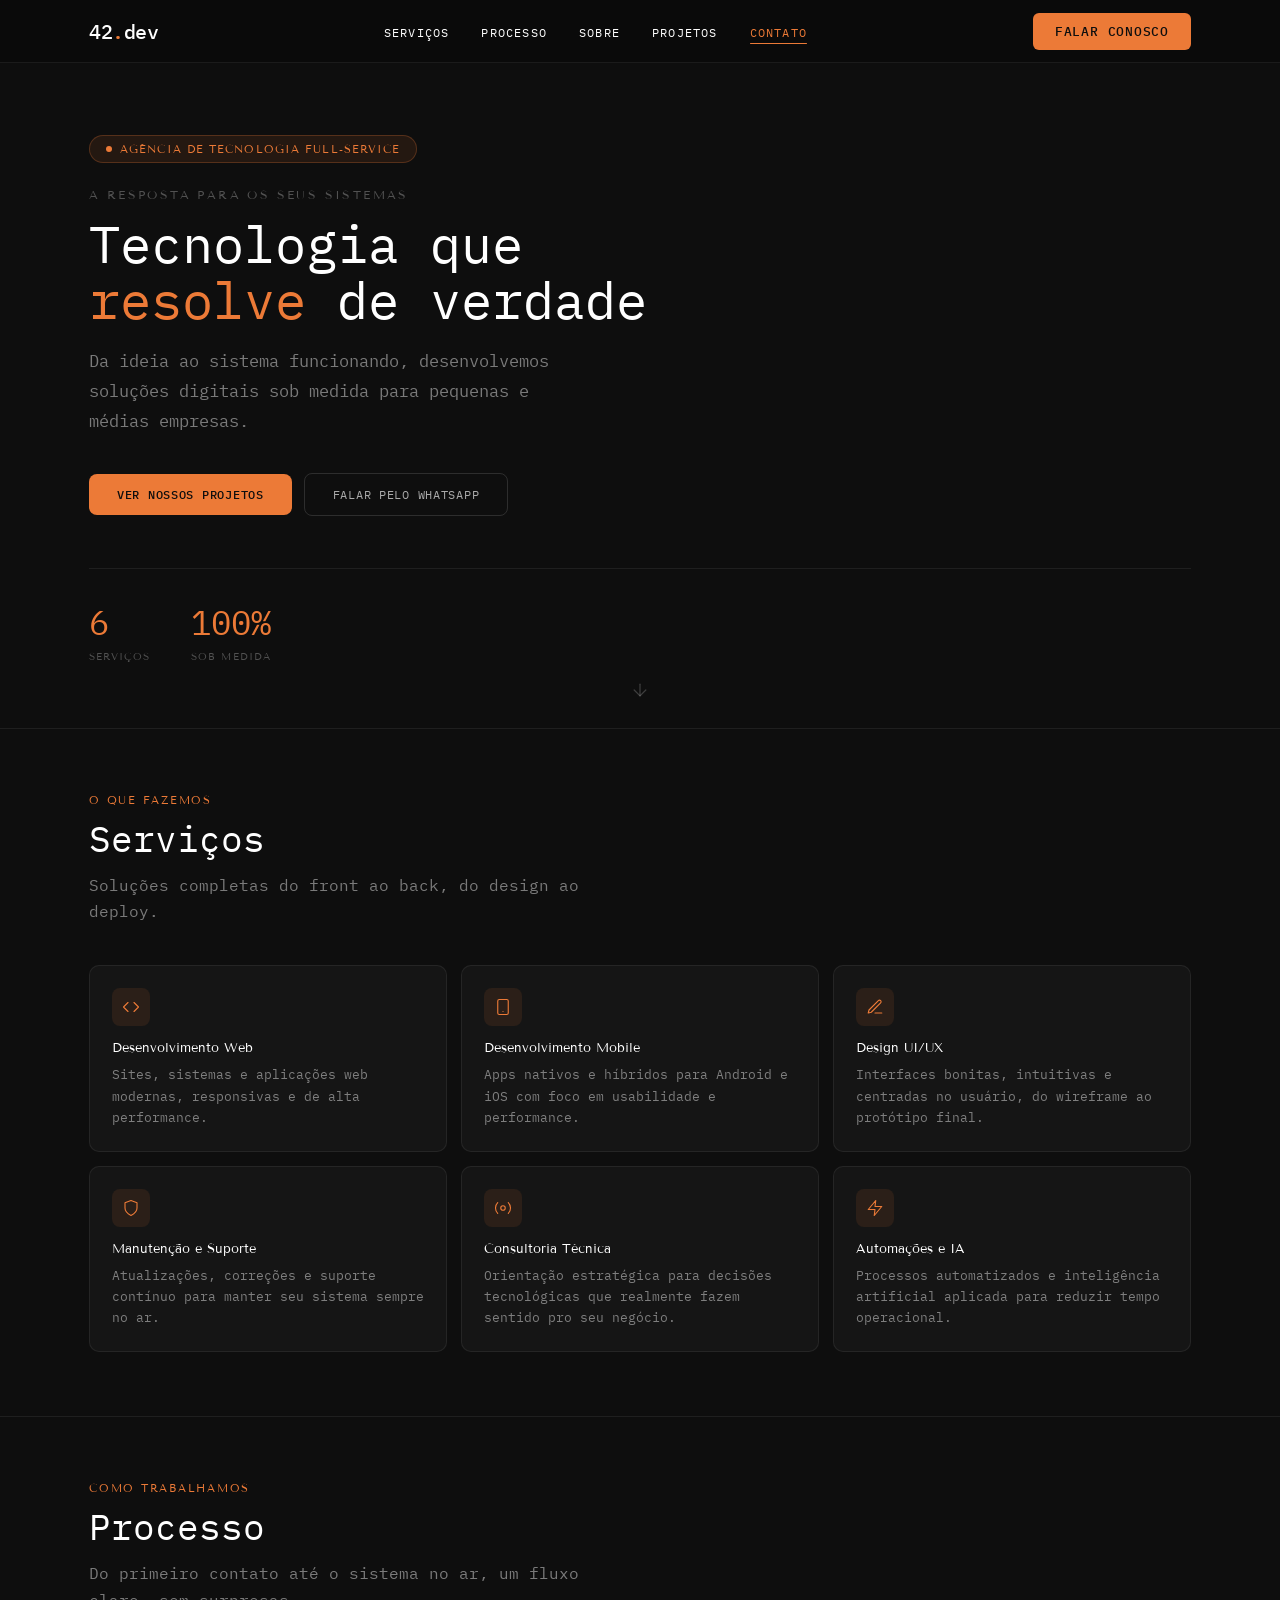
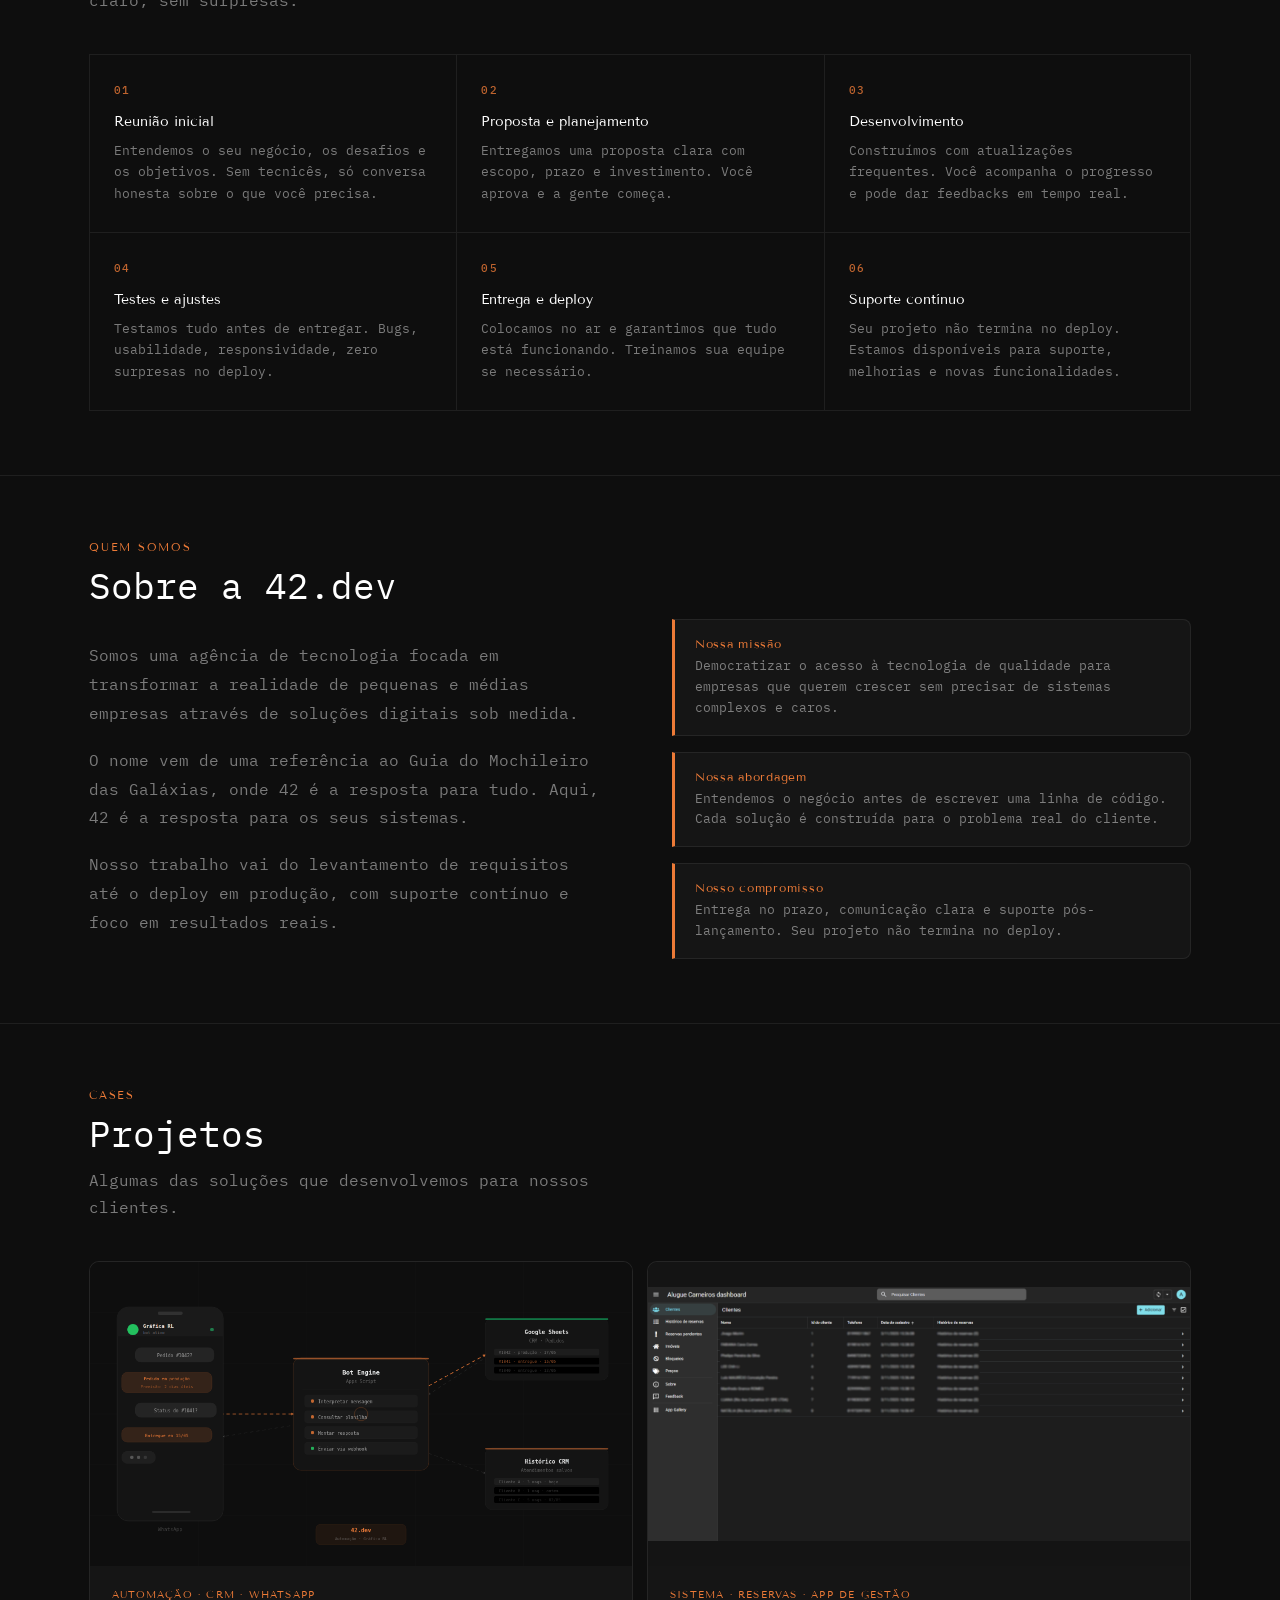
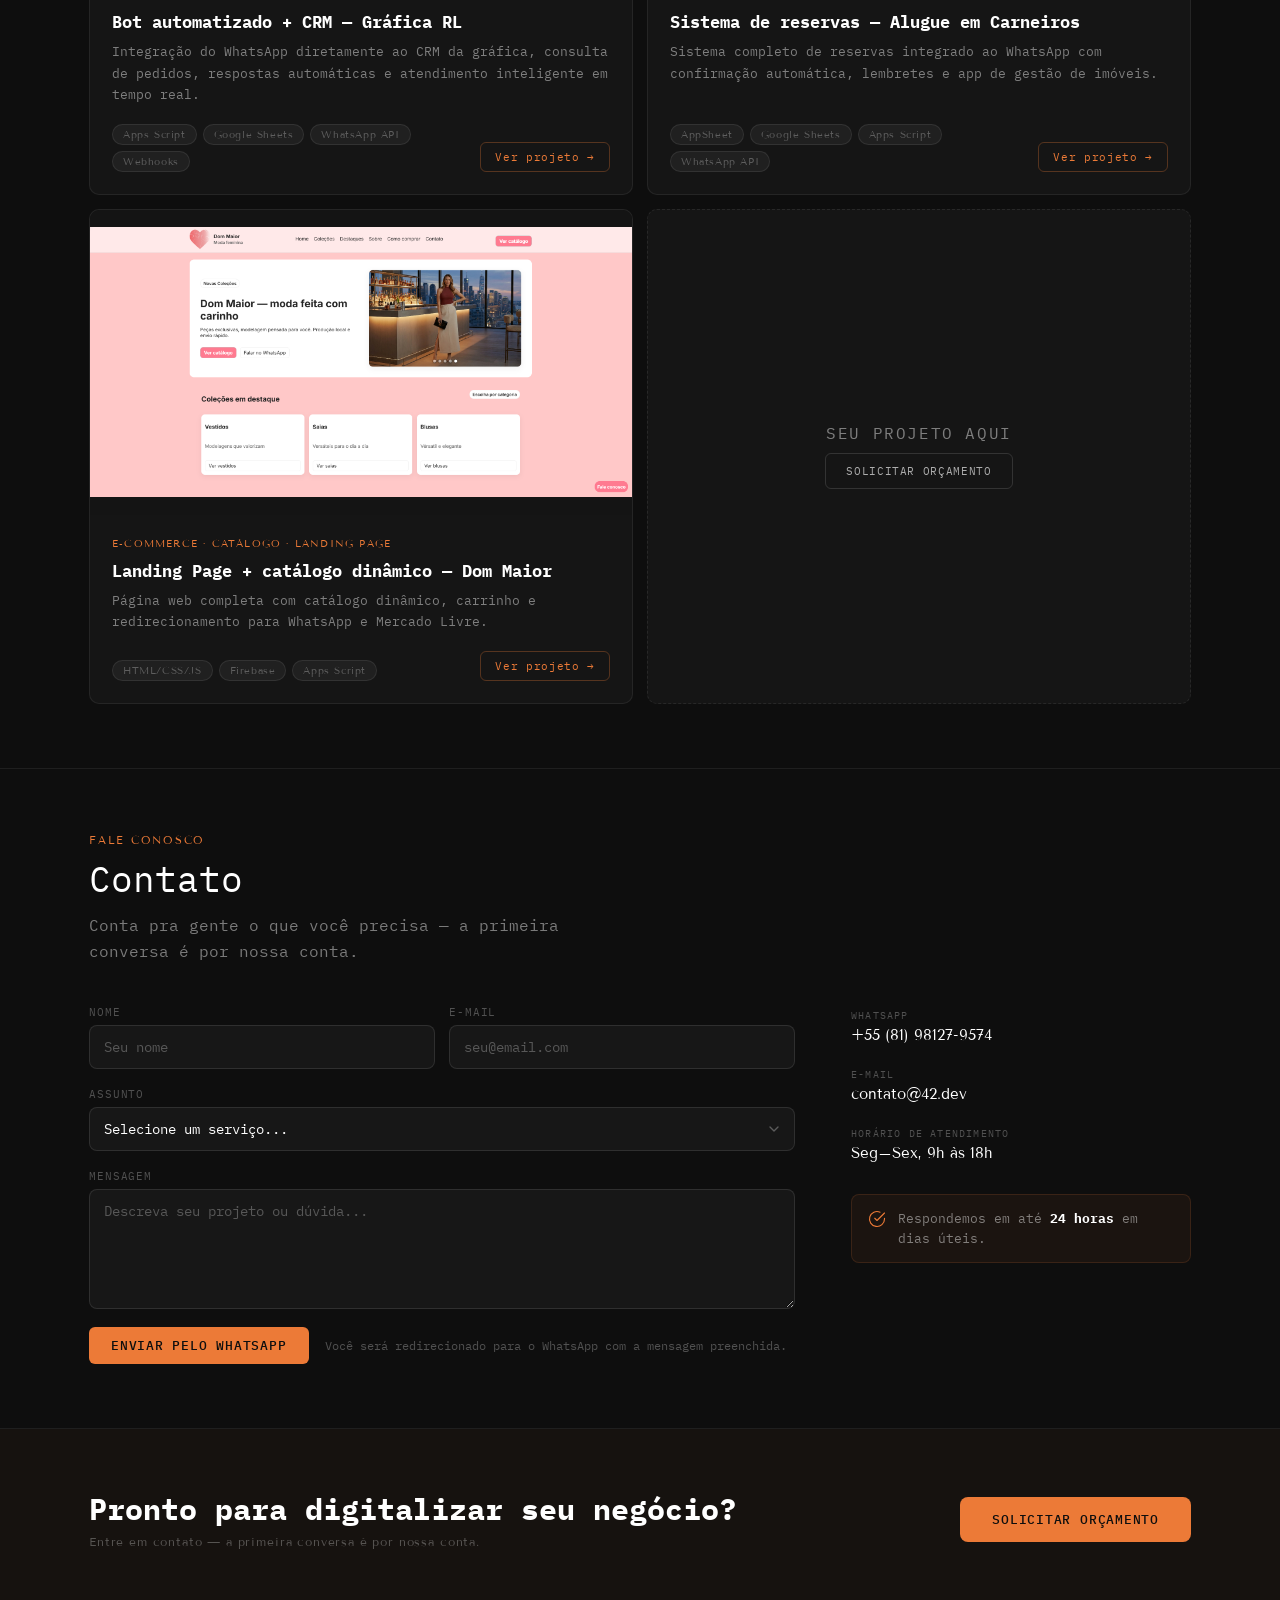
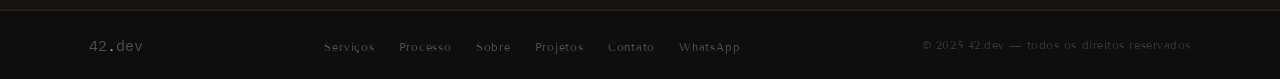
==== commit 44502638: "Add files via upload" ====
--- a/index.html
+++ b/index.html
@@ -1,503 +1,468 @@
 <!DOCTYPE html>
 <html lang="pt-BR">
 <head>
-<meta charset="UTF-8">
-<meta name="viewport" content="width=device-width, initial-scale=1.0">
-<title>42.dev — Proposta para Rede de Padarias</title>
-<link rel="preconnect" href="https://fonts.googleapis.com">
-<link rel="stylesheet" href="https://fonts.googleapis.com/css2?family=Space+Mono:ital,wght@0,400;0,700;1,400&family=Syne:wght@400;500;600;700;800&display=swap">
-<link rel="stylesheet" href="style.css">
-<link rel="shortcut icon" href="images/logo-pannossa.png" type="image/x-icon">
+  <meta charset="UTF-8" />
+  <meta name="viewport" content="width=device-width, initial-scale=1.0" />
+
+  <!-- ── SEO ── -->
+  <title>42.dev — A resposta para os seus sistemas</title>
+  <meta name="description" content="Agência de tecnologia full-service para pequenas e médias empresas. Desenvolvimento web, mobile, automações, IA, design UI/UX e consultoria técnica sob medida." />
+  <meta name="robots" content="index, follow" />
+  <link rel="canonical" href="https://42.dev/" />
+
+  <!-- Open Graph -->
+  <meta property="og:type"        content="website" />
+  <meta property="og:url"         content="https://42.dev/" />
+  <meta property="og:title"       content="42.dev — A resposta para os seus sistemas" />
+  <meta property="og:description" content="Agência de tecnologia full-service para pequenas e médias empresas. Desenvolvimento web, mobile, automações e IA sob medida." />
+  <meta property="og:image"       content="https://42.dev/media/images/og-image.png" />
+
+  <!-- Twitter Card -->
+  <meta name="twitter:card"        content="summary_large_image" />
+  <meta name="twitter:title"       content="42.dev — A resposta para os seus sistemas" />
+  <meta name="twitter:description" content="Agência de tecnologia full-service para pequenas e médias empresas." />
+  <meta name="twitter:image"       content="https://42.dev/media/images/og-image.png" />
+
+  <!-- Schema.org JSON-LD -->
+  <script type="application/ld+json">
+  {
+    "@context": "https://schema.org",
+    "@type": "ProfessionalService",
+    "name": "42.dev",
+    "description": "Agência de tecnologia full-service para pequenas e médias empresas.",
+    "url": "https://42.dev",
+    "telephone": "+5581981279574",
+    "address": { "@type": "PostalAddress", "addressCountry": "BR" },
+    "serviceType": ["Desenvolvimento Web", "Desenvolvimento Mobile", "Design UI/UX", "Automações", "Inteligência Artificial", "Consultoria Técnica"],
+    "sameAs": ["https://wa.me/5581981279574"]
+  }
+  </script>
+
+  <!-- Fonts -->
+  <link rel="preconnect" href="https://fonts.googleapis.com" />
+  <link rel="preconnect" href="https://fonts.gstatic.com" crossorigin />
+  <link href="https://fonts.googleapis.com/css2?family=IBM+Plex+Mono:wght@300;400;500&family=Tenor+Sans&display=swap" rel="stylesheet" />
+
+  <link rel="stylesheet" href="style.css" />
+  <link rel="shortcut icon" href="media/images/favicon-512.png" type="image/x-icon">
 </head>
 <body>
 
-<div class="cursor" id="cursor"></div>
-<div class="cursor-ring" id="cursorRing"></div>
-
-<!-- ============================================================
-     BLOCO: HEADER / NAV ATUALIZADO
-     Substitua toda a tag <nav>...</nav> por este bloco
-     ============================================================ -->
-
-<nav>
-  <div class="nav-inner">
-    <div class="logo">42<span>.dev</span></div>
-    <div class="nav-links">
-        <a href="#problema">O Problema</a>
-      <a href="#solucao">Solução</a>
-      <a href="#fluxo">Fluxo</a>
-      <a href="#stack">Tecnologia</a>
-      <a href="#precos">Investimento</a>
-      <a href="#comparativo">Por que a 42.dev</a>
-      <a href="#cronograma">Cronograma</a>
-      <a href="pannossa.html" class="nav-preview" target="_blank">Ver protótipo do site</a>
+  <!-- ── NAV ── -->
+  <nav>
+    <div class="nav-inner">
+      <a href="#" class="nav-logo">42<span>.</span>dev</a>
+      <ul class="nav-links">
+        <li><a href="#servicos">Serviços</a></li>
+        <li><a href="#processo">Processo</a></li>
+        <li><a href="#sobre">Sobre</a></li>
+        <li><a href="#projetos">Projetos</a></li>
+        <li><a href="#contato">Contato</a></li>
+      </ul>
+      <a href="https://wa.me/5581981279574" class="btn-primary" target="_blank">Falar conosco</a>
+      <button class="nav-hamburger" id="hamburger" aria-label="Abrir menu">
+        <span></span><span></span><span></span>
+      </button>
+    </div>
+    <div class="nav-mobile" id="nav-mobile">
+      <a href="#servicos">Serviços</a>
+      <a href="#processo">Processo</a>
+      <a href="#sobre">Sobre</a>
+      <a href="#projetos">Projetos</a>
+      <a href="#contato">Contato</a>
+      <div class="nav-mobile-cta">
+        <a href="https://wa.me/5581981279574" class="btn-primary" target="_blank">Falar conosco</a>
+      </div>
+    </div>
+  </nav>
+
+  <!-- ── HERO ── -->
+  <section class="hero">
+    <div class="container">
+      <div class="hero-badge">
+        <span class="badge-dot"></span>
+        Agência de tecnologia full-service
+      </div>
+      <p class="hero-tagline">A resposta para os seus sistemas</p>
+      <h1 class="hero-title">Tecnologia que <em>resolve</em> de verdade</h1>
+      <p class="hero-sub">Da ideia ao sistema funcionando, desenvolvemos soluções digitais sob medida para pequenas e médias empresas.</p>
+      <div class="hero-actions">
+        <a href="#projetos" class="btn-primary">Ver nossos projetos</a>
+        <a href="https://wa.me/5581981279574" class="btn-ghost" target="_blank">Falar pelo WhatsApp</a>
+      </div>
+      <div class="hero-stats">
+        <div>
+          <span class="stat-num" data-target="6">0</span>
+          <span class="stat-label">Serviços</span>
+        </div>
+        <div>
+          <span class="stat-num" data-target="100" data-suffix="%">0%</span>
+          <span class="stat-label">Sob medida</span>
+        </div>
+      </div>
+      <div class="hero-scroll-indicator" aria-hidden="true">
+        <svg viewBox="0 0 24 24" fill="none" stroke="currentColor" stroke-width="1.5" stroke-linecap="round" stroke-linejoin="round">
+          <line x1="12" y1="5" x2="12" y2="19"/><polyline points="19 12 12 19 5 12"/>
+        </svg>
+      </div>
+    </div>
+  </section>
+
+  <!-- ── SERVICES ── -->
+  <section id="servicos">
+    <div class="container reveal">
+      <p class="sec-label">O que fazemos</p>
+      <h2 class="sec-title">Serviços</h2>
+      <p class="sec-sub">Soluções completas do front ao back, do design ao deploy.</p>
+      <div class="services-grid">
+        <div class="service-card">
+          <div class="service-icon"><svg viewBox="0 0 24 24"><polyline points="16 18 22 12 16 6"/><polyline points="8 6 2 12 8 18"/></svg></div>
+          <p class="service-name">Desenvolvimento Web</p>
+          <p class="service-desc">Sites, sistemas e aplicações web modernas, responsivas e de alta performance.</p>
+        </div>
+        <div class="service-card">
+          <div class="service-icon"><svg viewBox="0 0 24 24"><rect x="5" y="2" width="14" height="20" rx="2"/><line x1="12" y1="18" x2="12.01" y2="18"/></svg></div>
+          <p class="service-name">Desenvolvimento Mobile</p>
+          <p class="service-desc">Apps nativos e híbridos para Android e iOS com foco em usabilidade e performance.</p>
+        </div>
+        <div class="service-card">
+          <div class="service-icon"><svg viewBox="0 0 24 24"><path d="M12 20h9"/><path d="M16.5 3.5a2.121 2.121 0 0 1 3 3L7 19l-4 1 1-4L16.5 3.5z"/></svg></div>
+          <p class="service-name">Design UI/UX</p>
+          <p class="service-desc">Interfaces bonitas, intuitivas e centradas no usuário, do wireframe ao protótipo final.</p>
+        </div>
+        <div class="service-card">
+          <div class="service-icon"><svg viewBox="0 0 24 24"><path d="M12 22s8-4 8-10V5l-8-3-8 3v7c0 6 8 10 8 10z"/></svg></div>
+          <p class="service-name">Manutenção e Suporte</p>
+          <p class="service-desc">Atualizações, correções e suporte contínuo para manter seu sistema sempre no ar.</p>
+        </div>
+        <div class="service-card">
+          <div class="service-icon"><svg viewBox="0 0 24 24"><circle cx="12" cy="12" r="3"/><path d="M19.07 4.93a10 10 0 0 1 0 14.14M4.93 4.93a10 10 0 0 0 0 14.14"/></svg></div>
+          <p class="service-name">Consultoria Técnica</p>
+          <p class="service-desc">Orientação estratégica para decisões tecnológicas que realmente fazem sentido pro seu negócio.</p>
+        </div>
+        <div class="service-card">
+          <div class="service-icon"><svg viewBox="0 0 24 24"><path d="M13 2L3 14h9l-1 8 10-12h-9l1-8z"/></svg></div>
+          <p class="service-name">Automações e IA</p>
+          <p class="service-desc">Processos automatizados e inteligência artificial aplicada para reduzir tempo operacional.</p>
+        </div>
+      </div>
+    </div>
+  </section>
+
+  <!-- ── PROCESSO ── -->
+  <section id="processo">
+    <div class="container reveal">
+      <p class="sec-label">Como trabalhamos</p>
+      <h2 class="sec-title">Processo</h2>
+      <p class="sec-sub">Do primeiro contato até o sistema no ar, um fluxo claro, sem surpresas.</p>
+      <div class="process-grid">
+
+        <div class="process-step">
+          <div class="process-num">01</div>
+          <div class="process-connector"></div>
+          <div class="process-body">
+            <p class="process-name">Reunião inicial</p>
+            <p class="process-desc">Entendemos o seu negócio, os desafios e os objetivos. Sem tecnicês, só conversa honesta sobre o que você precisa.</p>
+          </div>
+        </div>
+
+        <div class="process-step">
+          <div class="process-num">02</div>
+          <div class="process-connector"></div>
+          <div class="process-body">
+            <p class="process-name">Proposta e planejamento</p>
+            <p class="process-desc">Entregamos uma proposta clara com escopo, prazo e investimento. Você aprova e a gente começa.</p>
+          </div>
+        </div>
+
+        <div class="process-step">
+          <div class="process-num">03</div>
+          <div class="process-connector"></div>
+          <div class="process-body">
+            <p class="process-name">Desenvolvimento</p>
+            <p class="process-desc">Construímos com atualizações frequentes. Você acompanha o progresso e pode dar feedbacks em tempo real.</p>
+          </div>
+        </div>
+
+        <div class="process-step">
+          <div class="process-num">04</div>
+          <div class="process-connector"></div>
+          <div class="process-body">
+            <p class="process-name">Testes e ajustes</p>
+            <p class="process-desc">Testamos tudo antes de entregar. Bugs, usabilidade, responsividade, zero surpresas no deploy.</p>
+          </div>
+        </div>
+
+        <div class="process-step">
+          <div class="process-num">05</div>
+          <div class="process-connector"></div>
+          <div class="process-body">
+            <p class="process-name">Entrega e deploy</p>
+            <p class="process-desc">Colocamos no ar e garantimos que tudo está funcionando. Treinamos sua equipe se necessário.</p>
+          </div>
+        </div>
+
+        <div class="process-step">
+          <div class="process-num">06</div>
+          <div class="process-connector process-connector--last"></div>
+          <div class="process-body">
+            <p class="process-name">Suporte contínuo</p>
+            <p class="process-desc">Seu projeto não termina no deploy. Estamos disponíveis para suporte, melhorias e novas funcionalidades.</p>
+          </div>
+        </div>
+
+      </div>
+    </div>
+  </section>
+
+  <!-- ── ABOUT ── -->
+  <section id="sobre">
+    <div class="container reveal">
+      <p class="sec-label">Quem somos</p>
+      <h2 class="sec-title">Sobre a 42.dev</h2>
+      <div class="about-inner">
+        <div class="about-text">
+          <p>Somos uma agência de tecnologia focada em transformar a realidade de pequenas e médias empresas através de soluções digitais sob medida.</p>
+          <p>O nome vem de uma referência ao Guia do Mochileiro das Galáxias, onde 42 é a resposta para tudo. Aqui, 42 é a resposta para os seus sistemas.</p>
+          <p>Nosso trabalho vai do levantamento de requisitos até o deploy em produção, com suporte contínuo e foco em resultados reais.</p>
+        </div>
+        <div class="about-highlights">
+          <div class="highlight">
+            <p class="highlight-title">Nossa missão</p>
+            <p class="highlight-text">Democratizar o acesso à tecnologia de qualidade para empresas que querem crescer sem precisar de sistemas complexos e caros.</p>
+          </div>
+          <div class="highlight">
+            <p class="highlight-title">Nossa abordagem</p>
+            <p class="highlight-text">Entendemos o negócio antes de escrever uma linha de código. Cada solução é construída para o problema real do cliente.</p>
+          </div>
+          <div class="highlight">
+            <p class="highlight-title">Nosso compromisso</p>
+            <p class="highlight-text">Entrega no prazo, comunicação clara e suporte pós-lançamento. Seu projeto não termina no deploy.</p>
+          </div>
+        </div>
+      </div>
+    </div>
+  </section>
+
+  <!-- ── PORTFOLIO ── -->
+  <section id="projetos">
+    <div class="container reveal">
+      <p class="sec-label">Cases</p>
+      <h2 class="sec-title">Projetos</h2>
+      <p class="sec-sub">Algumas das soluções que desenvolvemos para nossos clientes.</p>
+      <div class="portfolio-grid">
+
+        <div class="project-card">
+          <div class="project-thumb">
+            <img src="media/images/grafica_rl_bot.gif" alt="bot-RL">
+          </div>
+          <div class="project-body">
+            <p class="project-tag">Automação · CRM · WhatsApp</p>
+            <h3 class="project-name">Bot automatizado + CRM — Gráfica RL</h3>
+            <p class="project-desc">Integração do WhatsApp diretamente ao CRM da gráfica, consulta de pedidos, respostas automáticas e atendimento inteligente em tempo real.</p>
+            <div class="project-footer">
+              <div class="project-tech">
+                <span class="tech-pill">Apps Script</span>
+                <span class="tech-pill">Google Sheets</span>
+                <span class="tech-pill">WhatsApp API</span>
+                <span class="tech-pill">Webhooks</span>
+              </div>
+              <button class="btn-ver-projeto" onclick="openModal(0)">Ver projeto →</button>
+            </div>
+          </div>
+        </div>
+
+        <div class="project-card">
+          <div class="project-thumb">
+            <img src="media/images/project-2-pc.png" alt="Dashboard-sistema">
+          </div>
+          <div class="project-body">
+            <p class="project-tag">Sistema · Reservas · App de gestão</p>
+            <h3 class="project-name">Sistema de reservas — Alugue em Carneiros</h3>
+            <p class="project-desc">Sistema completo de reservas integrado ao WhatsApp com confirmação automática, lembretes e app de gestão de imóveis.</p>
+            <div class="project-footer">
+              <div class="project-tech">
+                <span class="tech-pill">AppSheet</span>
+                <span class="tech-pill">Google Sheets</span>
+                <span class="tech-pill">Apps Script</span>
+                <span class="tech-pill">WhatsApp API</span>
+              </div>
+              <button class="btn-ver-projeto" onclick="openModal(1)">Ver projeto →</button>
+            </div>
+          </div>
+        </div>
+
+        <div class="project-card">
+          <div class="project-thumb">
+            <img src="media/images/project-3-pc.png" alt="Home-site-dommaior">
+          </div>
+          <div class="project-body">
+            <p class="project-tag">E-commerce · Catálogo · Landing Page</p>
+            <h3 class="project-name">Landing Page + catálogo dinâmico — Dom Maior</h3>
+            <p class="project-desc">Página web completa com catálogo dinâmico, carrinho e redirecionamento para WhatsApp e Mercado Livre.</p>
+            <div class="project-footer">
+              <div class="project-tech">
+                <span class="tech-pill">HTML/CSS/JS</span>
+                <span class="tech-pill">Firebase</span>
+                <span class="tech-pill">Apps Script</span>
+              </div>
+              <button class="btn-ver-projeto" onclick="openModal(2)">Ver projeto →</button>
+            </div>
+          </div>
+        </div>
+
+        <div class="project-card project-card--cta">
+          <div style="text-align:center;">
+            <p style="font-family:var(--font-title);font-size:16px;color:var(--text-muted);letter-spacing:0.1em;text-transform:uppercase;margin-bottom:10px;">Seu projeto aqui</p>
+            <a href="https://wa.me/5581981279574" class="btn-ghost" target="_blank" style="font-size:11px;padding:10px 20px;">Solicitar orçamento</a>
+          </div>
+        </div>
+
+      </div>
+    </div>
+  </section>
+
+  <!-- ── CONTATO ── -->
+  <section id="contato">
+    <div class="container reveal">
+      <p class="sec-label">Fale conosco</p>
+      <h2 class="sec-title">Contato</h2>
+      <p class="sec-sub">Conta pra gente o que você precisa — a primeira conversa é por nossa conta.</p>
+      <div class="contact-inner">
+
+        <form class="contact-form" id="contact-form" novalidate>
+          <div class="form-row">
+            <div class="form-group">
+              <label for="contact-name">Nome</label>
+              <input type="text" id="contact-name" name="name" placeholder="Seu nome" required />
+            </div>
+            <div class="form-group">
+              <label for="contact-email">E-mail</label>
+              <input type="email" id="contact-email" name="email" placeholder="seu@email.com" required />
+            </div>
+          </div>
+          <div class="form-group">
+            <label for="contact-subject">Assunto</label>
+            <select id="contact-subject" name="subject">
+              <option value="">Selecione um serviço...</option>
+              <option value="web">Desenvolvimento Web</option>
+              <option value="mobile">Desenvolvimento Mobile</option>
+              <option value="design">Design UI/UX</option>
+              <option value="manutencao">Manutenção e Suporte</option>
+              <option value="consultoria">Consultoria Técnica</option>
+              <option value="automacao">Automações e IA</option>
+              <option value="outro">Outro</option>
+            </select>
+          </div>
+          <div class="form-group">
+            <label for="contact-message">Mensagem</label>
+            <textarea id="contact-message" name="message" rows="5"  placeholder="Descreva seu projeto ou dúvida..." required></textarea>
+          </div>
+          <div class="form-actions">
+            <button type="submit" class="btn-primary" id="form-submit">Enviar pelo WhatsApp</button>
+            <p class="form-note">Você será redirecionado para o WhatsApp com a mensagem preenchida.</p>
+          </div>
+        </form>
+
+        <div class="contact-aside">
+          <div class="contact-info-block">
+            <p class="contact-info-label">WhatsApp</p>
+            <a href="https://wa.me/5581981279574" class="contact-info-value" target="_blank">+55 (81) 98127-9574</a>
+          </div>
+          <div class="contact-info-block">
+            <p class="contact-info-label">E-mail</p>
+            <a href="mailto:contato@42.dev" class="contact-info-value">contato@42.dev</a>
+          </div>
+          <div class="contact-info-block">
+            <p class="contact-info-label">Horário de atendimento</p>
+            <p class="contact-info-value">Seg–Sex, 9h às 18h</p>
+          </div>
+          <div class="contact-promise">
+            <div class="contact-promise-icon">
+              <svg viewBox="0 0 24 24" fill="none" stroke="currentColor" stroke-width="1.5" stroke-linecap="round" stroke-linejoin="round"><path d="M22 11.08V12a10 10 0 1 1-5.93-9.14"/><polyline points="22 4 12 14.01 9 11.01"/></svg>
+            </div>
+            <p>Respondemos em até <strong>24 horas</strong> em dias úteis.</p>
+          </div>
+        </div>
+
+      </div>
+    </div>
+  </section>
+
+  <!-- ── CTA ── -->
+  <div class="cta-section">
+    <div class="container">
+      <div>
+        <h2 class="cta-title">Pronto para digitalizar seu negócio?</h2>
+        <p class="cta-sub">Entre em contato — a primeira conversa é por nossa conta.</p>
+      </div>
+      <a href="https://wa.me/5581981279574" class="btn-primary" target="_blank">Solicitar orçamento</a>
     </div>
   </div>
-</nav>
-
-<!-- ============================================================
-     FIM DO BLOCO
-     ============================================================ -->
-
-<!-- HERO -->
-<section class="hero">
-  <div class="hero-glow"></div>
-  <div class="container">
-    <div class="hero-tag">Proposta exclusiva — Pan Nossa · Panificadora N. Sra. de Fátima</div>
-    <h1>
-      O sistema que<br>
-      sua rede <span class="accent">precisa</span>.<br>
-      <em>Nenhum outro</em><br>
-      vai ter.
-    </h1>
-    <p class="hero-desc">Um ecossistema digital construído do zero para a sua operação — da comanda no balcão até a tela da cozinha central. Em tempo real. Sem complicação.</p>
-    <div class="hero-actions">
-      <a href="#solucao" class="btn-primary">Como funciona</a>
-    </div>
-    <div class="hero-stats">
-      <div class="reveal"><div class="stat-num">4</div><div class="stat-label">Unidades integradas</div></div>
-      <div class="reveal"><div class="stat-num">01</div><div class="stat-label">Cozinha central</div></div>
-      <div class="reveal"><div class="stat-num">90d</div><div class="stat-label">Prazo de entrega</div></div>
-      <div class="reveal"><div class="stat-num">24/7</div><div class="stat-label">Tempo real</div></div>
-    </div>
+
+  <!-- ── FOOTER ── -->
+  <footer>
+    <div class="container">
+      <div class="footer-logo">42<span>.</span>dev</div>
+      <ul class="footer-links">
+        <li><a href="#servicos">Serviços</a></li>
+        <li><a href="#processo">Processo</a></li>
+        <li><a href="#sobre">Sobre</a></li>
+        <li><a href="#projetos">Projetos</a></li>
+        <li><a href="#contato">Contato</a></li>
+        <li><a href="https://wa.me/5581981279574" target="_blank">WhatsApp</a></li>
+      </ul>
+      <p class="footer-copy">© 2025 42.dev — todos os direitos reservados</p>
+    </div>
+  </footer>
+
+  <!-- ── BACK TO TOP ── -->
+  <button class="back-to-top" id="back-to-top" aria-label="Voltar ao topo">
+    <svg viewBox="0 0 24 24" fill="none" stroke="currentColor" stroke-width="2" stroke-linecap="round" stroke-linejoin="round">
+      <line x1="12" y1="19" x2="12" y2="5"/><polyline points="5 12 12 5 19 12"/>
+    </svg>
+  </button>
+
+  <!-- ── TOAST ── -->
+  <div class="toast" id="toast">
+    <svg viewBox="0 0 24 24" fill="none" stroke="currentColor" stroke-width="2" stroke-linecap="round" stroke-linejoin="round"><polyline points="20 6 9 17 4 12"/></svg>
+    <span id="toast-msg">Mensagem enviada!</span>
   </div>
-</section>
-
-<!-- PREVIEW DO SITE DO CLIENTE -->
-<div class="container">
-  <div class="preview-card reveal">
-    <div class="preview-topbar">
-      <div class="preview-dots">
-        <div class="preview-dot" style="background:#FF5F57"></div>
-        <div class="preview-dot" style="background:#FFBD2E"></div>
-        <div class="preview-dot" style="background:#28CA41"></div>
-      </div>
-      <div class="preview-url">pannossa.com.br</div>
-      <a href="pannossa.html" target="_blank" class="preview-open">Abrir protótipo ↗</a>
-    </div>
-    <div class="preview-body">
-      <iframe src="pannossa.html" scrolling="no" tabindex="-1"></iframe>
-      <div class="preview-overlay">
-        <a href="pannossa.html" target="_blank" class="btn-primary" style="cursor:pointer;">Ver protótipo completo do site →</a>
+
+  <!-- ── MODAL ── -->
+  <div class="modal-overlay" id="modal-overlay" onclick="closeModal()">
+    <div class="modal" onclick="event.stopPropagation()">
+      <button class="modal-close" onclick="closeModal()">
+        <svg viewBox="0 0 24 24" fill="none" stroke="currentColor" stroke-width="2" stroke-linecap="round"><line x1="18" y1="6" x2="6" y2="18"/><line x1="6" y1="6" x2="18" y2="18"/></svg>
+      </button>
+      <div class="modal-gallery">
+        <div class="modal-media-main" id="modal-media-main"></div>
+        <div class="modal-thumbs" id="modal-thumbs"></div>
+      </div>
+      <div class="modal-info">
+        <div class="modal-info-header">
+          <p class="modal-tag" id="modal-tag"></p>
+          <h2 class="modal-title" id="modal-title"></h2>
+        </div>
+        <p class="modal-desc" id="modal-desc"></p>
+        <div class="modal-detail-block">
+          <p class="modal-detail-label">Desafio</p>
+          <p class="modal-detail-text" id="modal-challenge"></p>
+        </div>
+        <div class="modal-detail-block">
+          <p class="modal-detail-label">Solução</p>
+          <p class="modal-detail-text" id="modal-solution"></p>
+        </div>
+        <div class="modal-detail-block">
+          <p class="modal-detail-label">Tecnologias</p>
+          <div class="project-tech" id="modal-tech"></div>
+        </div>
+        <a href="https://wa.me/5581981279574" class="btn-primary" target="_blank" style="margin-top:8px;display:inline-block;">Quero um projeto assim</a>
       </div>
     </div>
   </div>
-</div>
-
-<!-- PROBLEMA -->
-<section class="problema" id="problema">
-  <div class="container">
-    <div class="section-tag">O problema</div>
-    <h2 class="section-title reveal">Hoje, sua operação<br>funciona apesar do sistema.</h2>
-    <p class="section-sub reveal">Pedidos perdidos, comunicação falha entre lojas e cozinha central, sem visibilidade do que acontece em tempo real.</p>
-    <div class="problema-grid reveal">
-      <div class="problema-item">
-        <span class="problema-icon">📞</span>
-        <div class="problema-title">Comunicação manual</div>
-        <div class="problema-desc">Loja liga para a central pedindo atualização. Cozinha não sabe a prioridade. Cliente não sabe o status.</div>
-      </div>
-      <div class="problema-item">
-        <span class="problema-icon">🗂️</span>
-        <div class="problema-title">Sem visão centralizada</div>
-        <div class="problema-desc">Pedidos das 4 lojas em sistemas separados. Nenhum dashboard mostra o todo. Decisões no escuro.</div>
-      </div>
-      <div class="problema-item">
-        <span class="problema-icon">⏱️</span>
-        <div class="problema-title">Produção sem ordem</div>
-        <div class="problema-desc">Cozinha recebe pedidos misturados sem saber qual é urgente, qual loja vai retirar e o que já foi feito.</div>
-      </div>
-      <div class="problema-item">
-        <span class="problema-icon">📵</span>
-        <div class="problema-title">Cliente sem resposta</div>
-        <div class="problema-desc">Depois que pede, o cliente desaparece no escuro. Nenhuma atualização automática sobre o status do pedido.</div>
-      </div>
-    </div>
-  </div>
-</section>
-
-<!-- SOLUÇÃO -->
-<section id="solucao">
-  <div class="container">
-    <div class="section-tag">A solução</div>
-    <h2 class="section-title reveal">Um ecossistema.<br>Cada peça no lugar certo.</h2>
-    <p class="section-sub reveal">Módulos independentes que se comunicam. Você começa com o núcleo e expande quando quiser.</p>
-    <div class="modulos-grid">
-      <div class="modulo-card reveal">
-        <span class="badge-nucleo">Núcleo</span>
-        <span class="modulo-icon">🛒</span>
-        <div class="modulo-num">01</div>
-        <div class="modulo-name">Gestão de Pedidos</div>
-        <div class="modulo-desc">Criação e acompanhamento em tempo real. Balcão, site ou bot — tudo no mesmo sistema.</div>
-        <div class="modulo-tags"><span class="modulo-tag">Tempo real</span><span class="modulo-tag">Multi-canal</span><span class="modulo-tag">Firestore</span></div>
-      </div>
-      <div class="modulo-card reveal">
-        <span class="badge-nucleo">Núcleo</span>
-        <span class="modulo-icon">📺</span>
-        <div class="modulo-num">02</div>
-        <div class="modulo-name">KDS — Telas de Produção</div>
-        <div class="modulo-desc">Cada setor da cozinha central vê só o que é seu, com a loja de destino de cada pedido.</div>
-        <div class="modulo-tags"><span class="modulo-tag">Por setor</span><span class="modulo-tag">Loja destino</span><span class="modulo-tag">Fire Stick</span></div>
-      </div>
-      <div class="modulo-card reveal">
-        <span class="badge-nucleo">Núcleo</span>
-        <span class="modulo-icon">🖨️</span>
-        <div class="modulo-num">03</div>
-        <div class="modulo-name">Impressão Automática</div>
-        <div class="modulo-desc">Pedido criado, comanda impressa com código de barras — integração com seu sistema atual sem retrabalho.</div>
-        <div class="modulo-tags"><span class="modulo-tag">ESC/POS</span><span class="modulo-tag">Cód. barras</span><span class="modulo-tag">Bematech</span></div>
-      </div>
-      <div class="modulo-card reveal">
-        <span class="badge-nucleo">Núcleo</span>
-        <span class="modulo-icon">📊</span>
-        <div class="modulo-num">04</div>
-        <div class="modulo-name">Dashboard Gerencial</div>
-        <div class="modulo-desc">Visão consolidada de todas as unidades. Pedidos, status, métricas — tudo em uma tela, de qualquer lugar.</div>
-        <div class="modulo-tags"><span class="modulo-tag">Multi-unidade</span><span class="modulo-tag">Tempo real</span><span class="modulo-tag">Mobile</span></div>
-      </div>
-      <div class="modulo-card reveal">
-        <span class="badge-opt">Opcional</span>
-        <span class="modulo-icon">🌐</span>
-        <div class="modulo-num">05</div>
-        <div class="modulo-name">Site + Cardápio Digital</div>
-        <div class="modulo-desc">Site institucional com cardápio e pedidos online. Pagamento via Pix ou cartão. Rastreio em tempo real.</div>
-        <div class="modulo-tags"><span class="modulo-tag">Stripe</span><span class="modulo-tag">Pix</span><span class="modulo-tag">Login cliente</span></div>
-      </div>
-      <div class="modulo-card reveal">
-        <span class="badge-opt">Opcional</span>
-        <span class="modulo-icon">🤖</span>
-        <div class="modulo-num">06</div>
-        <div class="modulo-name">Bot WhatsApp</div>
-        <div class="modulo-desc">Atendimento e rastreio automatizados. API oficial da Meta — número da sua padaria, sem intermediário.</div>
-        <div class="modulo-tags"><span class="modulo-tag">Meta API</span><span class="modulo-tag">Rastreio</span><span class="modulo-tag">Automático</span></div>
-      </div>
-    </div>
-  </div>
-</section>
-
-<!-- FLUXO -->
-<section id="fluxo" class="fluxo">
-  <div class="container">
-    <div class="section-tag">Como funciona</div>
-    <h2 class="section-title reveal">Do pedido à entrega.<br>Sem nenhuma lacuna.</h2>
-    <p class="section-sub reveal">Cada etapa conectada à próxima. Tudo automático, tudo rastreável.</p>
-    <div class="fluxo-steps">
-      <div class="fluxo-step reveal">
-        <div class="step-num">01</div>
-        <div class="step-content">
-          <div class="step-title">Pedido criado</div>
-          <div class="step-desc">Atendente registra no balcão ou cliente pede pelo site. Sistema captura canal, itens e tipo de recebimento.</div>
-          <div class="step-chips"><span class="step-chip">Balcão</span><span class="step-chip">Site</span><span class="step-chip">Bot</span><span class="step-chip">Firestore</span></div>
-        </div>
-      </div>
-      <div class="fluxo-step reveal">
-        <div class="step-num">02</div>
-        <div class="step-content">
-          <div class="step-title">Pagamento confirmado</div>
-          <div class="step-desc">Presencial registrado pelo atendente. Online processado via Stripe — pedido só liberado após confirmação.</div>
-          <div class="step-chips"><span class="step-chip">Dinheiro</span><span class="step-chip">Cartão</span><span class="step-chip">Pix</span><span class="step-chip">Stripe</span></div>
-        </div>
-      </div>
-      <div class="fluxo-step reveal">
-        <div class="step-num">03</div>
-        <div class="step-content">
-          <div class="step-title">Cozinha central recebe</div>
-          <div class="step-desc">Cada setor vê seus itens na tela. Comanda impressa automaticamente. Cozinheiro inicia com um toque.</div>
-          <div class="step-chips"><span class="step-chip">KDS por setor</span><span class="step-chip">Impressão automática</span><span class="step-chip">Tempo real</span></div>
-        </div>
-      </div>
-      <div class="fluxo-step reveal">
-        <div class="step-num">04</div>
-        <div class="step-content">
-          <div class="step-title">Pedido pronto</div>
-          <div class="step-desc">Sistema detecta automaticamente e dispara notificação WhatsApp para o cliente e alerta para a loja de destino.</div>
-          <div class="step-chips"><span class="step-chip">WhatsApp automático</span><span class="step-chip">Alerta loja</span><span class="step-chip">Sem ligação</span></div>
-        </div>
-      </div>
-      <div class="fluxo-step reveal">
-        <div class="step-num">05</div>
-        <div class="step-content">
-          <div class="step-title">Entrega ou retirada</div>
-          <div class="step-desc">Cliente retira na loja, recebe em casa ou pega no balcão. Atendente confirma e pedido é encerrado.</div>
-          <div class="step-chips"><span class="step-chip">Retirada</span><span class="step-chip">Entrega</span><span class="step-chip">Balcão</span><span class="step-chip">Histórico</span></div>
-        </div>
-      </div>
-    </div>
-  </div>
-</section>
-
-<!-- STACK -->
-<section id="stack">
-  <div class="container">
-    <div class="section-tag">Tecnologia</div>
-    <h2 class="section-title reveal">Construído para durar.<br>E para crescer.</h2>
-    <p class="section-sub reveal">Stack moderna, escalável e sem dependências frágeis. Cada ferramenta escolhida por robustez e custo-benefício real.</p>
-    <div class="stack-grid">
-      <div class="stack-item reveal"><span class="stack-icon">🔥</span><div class="stack-name">Firebase</div><div class="stack-role">Banco de dados, auth e hospedagem</div></div>
-      <div class="stack-item reveal"><span class="stack-icon">⚡</span><div class="stack-name">Cloud Functions</div><div class="stack-role">Lógica de negócio e integrações</div></div>
-      <div class="stack-item reveal"><span class="stack-icon">💳</span><div class="stack-name">Stripe</div><div class="stack-role">Pagamentos online — Pix e cartão</div></div>
-      <div class="stack-item reveal"><span class="stack-icon">💬</span><div class="stack-name">Meta Cloud API</div><div class="stack-role">WhatsApp oficial sem intermediário</div></div>
-      <div class="stack-item reveal"><span class="stack-icon">🖨️</span><div class="stack-name">Bematech MP-4200</div><div class="stack-role">Impressora térmica — padrão BR</div></div>
-      <div class="stack-item reveal"><span class="stack-icon">📺</span><div class="stack-name">Fire TV Stick</div><div class="stack-role">KDS por setor — plug & play</div></div>
-    </div>
-  </div>
-</section>
-
-<!-- PRECOS -->
-<section id="precos" class="precos">
-  <div class="container">
-    <div class="section-tag">Investimento</div>
-    <h2 class="section-title reveal">Três pacotes.<br>Uma decisão.</h2>
-    <p class="section-sub reveal">Comece com o essencial e expanda quando fizer sentido. Sem contrato de longo prazo no primeiro momento.</p>
-    <div class="precos-grid">
-      <div class="preco-card reveal">
-        <div class="preco-nome">Essencial</div>
-        <div class="preco-valor">R$11.000</div>
-        <div class="preco-periodo">desenvolvimento único</div>
-        <div class="preco-divider"></div>
-        <div class="preco-items">
-          <div class="preco-item"><div class="preco-item-dot"></div>Gestão completa de pedidos</div>
-          <div class="preco-item"><div class="preco-item-dot"></div>KDS por setor na cozinha central</div>
-          <div class="preco-item"><div class="preco-item-dot"></div>Impressão automática de comandas</div>
-          <div class="preco-item"><div class="preco-item-dot"></div>Dashboard gerencial multi-unidade</div>
-          <div class="preco-item"><div class="preco-item-dot"></div>Cadastros completos do sistema</div>
-          <div class="preco-item"><div class="preco-item-dot"></div>4 unidades integradas</div>
-        </div>
-        <div class="mens-note">+ <span>R$ 500/mês</span> plano de parceria</div>
-      </div>
-      <div class="preco-card destaque reveal">
-        <div class="preco-nome">Completo</div>
-        <div class="preco-valor">R$13.000</div>
-        <div class="preco-periodo">desenvolvimento único</div>
-        <div class="preco-divider"></div>
-        <div class="preco-items">
-          <div class="preco-item"><div class="preco-item-dot"></div>Tudo do pacote Essencial</div>
-          <div class="preco-item"><div class="preco-item-dot"></div>Site institucional completo</div>
-          <div class="preco-item"><div class="preco-item-dot"></div>Cardápio digital com pedidos online</div>
-          <div class="preco-item"><div class="preco-item-dot"></div>Pagamento via Pix e cartão (Stripe)</div>
-          <div class="preco-item"><div class="preco-item-dot"></div>Login e histórico para clientes</div>
-          <div class="preco-item"><div class="preco-item-dot"></div>Rastreio de pedido em tempo real</div>
-        </div>
-        <div class="mens-note">+ <span>R$ 500/mês</span> plano de parceria</div>
-      </div>
-      <div class="preco-card reveal">
-        <div class="preco-nome">Total</div>
-        <div class="preco-valor">R$15.000</div>
-        <div class="preco-periodo">desenvolvimento único</div>
-        <div class="preco-divider"></div>
-        <div class="preco-items">
-          <div class="preco-item"><div class="preco-item-dot"></div>Tudo do pacote Completo</div>
-          <div class="preco-item"><div class="preco-item-dot"></div>Bot WhatsApp integrado ao sistema</div>
-          <div class="preco-item"><div class="preco-item-dot"></div>Atendimento automatizado via conversa</div>
-          <div class="preco-item"><div class="preco-item-dot"></div>Notificações em cada etapa do pedido</div>
-          <div class="preco-item"><div class="preco-item-dot"></div>API oficial Meta — número da padaria</div>
-          <div class="preco-item"><div class="preco-item-dot"></div>Ecossistema 100% integrado</div>
-        </div>
-        <div class="mens-note">+ <span>R$ 500/mês</span> plano de parceria</div>
-      </div>
-    </div>
-  </div>
-</section>
-
-<!-- ============================================================
-     BLOCO: COMPARATIVO DE MERCADO
-     ============================================================ -->
-
-<section style="padding: 100px 0; position: relative; z-index: 2;" id="comparativo">
-  <div style="max-width:1100px; margin:0 auto; padding:0 32px;">
-
-    <!-- HEADER -->
-    <div style="font-family:'Space Mono',monospace; font-size:11px; color:#F97316; letter-spacing:0.15em; text-transform:uppercase; margin-bottom:16px; display:flex; align-items:center; gap:10px;">
-      <span style="opacity:0.5">//</span> Por que a 42.dev
-    </div>
-    <h2 style="font-family:'Syne',sans-serif; font-size:clamp(32px,4vw,52px); font-weight:800; letter-spacing:-1.5px; line-height:1.05; margin-bottom:16px;">
-      Nenhuma outra opção<br>resolve o seu problema.
-    </h2>
-    <p style="font-size:16px; color:#9A8E78; line-height:1.6; max-width:560px; margin-bottom:64px;">
-      Comparamos as alternativas do mercado com o que a 42.dev entrega. O resultado fala por si só.
-    </p>
-
-    <!-- TABELA COMPARATIVA -->
-    <div style="background:#1C1710; border:1px solid rgba(255,200,100,0.07); border-radius:12px; overflow:hidden; margin-bottom:32px;">
-
-      <!-- HEADER DA TABELA -->
-      <div style="display:grid; grid-template-columns:2fr 1fr 1fr 1fr; background:#111008; border-bottom:1px solid rgba(255,200,100,0.07);">
-        <div style="padding:16px 24px; font-size:11px; font-weight:600; color:#5A5040; letter-spacing:0.08em; text-transform:uppercase;">Recurso</div>
-        <div style="padding:16px 16px; font-size:11px; font-weight:600; color:#5A5040; letter-spacing:0.08em; text-transform:uppercase; text-align:center;">SaaS genérico<br><span style="color:#3A3028; font-size:10px;">R$ 800+/mês</span></div>
-        <div style="padding:16px 16px; font-size:11px; font-weight:600; color:#5A5040; letter-spacing:0.08em; text-transform:uppercase; text-align:center;">Agência<br><span style="color:#3A3028; font-size:10px;">R$ 80k–200k</span></div>
-        <div style="padding:16px 16px; font-size:11px; font-weight:700; color:#F97316; letter-spacing:0.08em; text-transform:uppercase; text-align:center; background:rgba(249,115,22,0.05); border-left:1px solid rgba(249,115,22,0.15);">42.dev<br><span style="color:#F97316; font-size:10px; opacity:0.7;">a partir de R$ 11k</span></div>
-      </div>
-
-      <!-- LINHAS -->
-      <!-- helper: ✓ verde, ~ amarelo, ✗ vermelho -->
-      <div style="display:grid; grid-template-columns:2fr 1fr 1fr 1fr; border-bottom:1px solid rgba(255,200,100,0.05);">
-        <div style="padding:16px 24px; font-size:13px; color:#9A8E78;">Gestão de pedidos multi-canal</div>
-        <div style="padding:16px; text-align:center; font-size:14px; color:#4ADE80;">✓</div>
-        <div style="padding:16px; text-align:center; font-size:14px; color:#4ADE80;">✓</div>
-        <div style="padding:16px; text-align:center; font-size:14px; color:#4ADE80; background:rgba(249,115,22,0.04); border-left:1px solid rgba(249,115,22,0.1);">✓</div>
-      </div>
-      <div style="display:grid; grid-template-columns:2fr 1fr 1fr 1fr; border-bottom:1px solid rgba(255,200,100,0.05);">
-        <div style="padding:16px 24px; font-size:13px; color:#9A8E78;">KDS por setor na produção</div>
-        <div style="padding:16px; text-align:center; font-size:13px; color:#FBBF24;">~</div>
-        <div style="padding:16px; text-align:center; font-size:14px; color:#4ADE80;">✓</div>
-        <div style="padding:16px; text-align:center; font-size:14px; color:#4ADE80; background:rgba(249,115,22,0.04); border-left:1px solid rgba(249,115,22,0.1);">✓</div>
-      </div>
-      <div style="display:grid; grid-template-columns:2fr 1fr 1fr 1fr; border-bottom:1px solid rgba(255,200,100,0.05);">
-        <div style="padding:16px 24px; font-size:13px; color:#9A8E78;">Dashboard multi-unidade</div>
-        <div style="padding:16px; text-align:center; font-size:13px; color:#FBBF24;">~ <span style="font-size:10px; color:#5A5040;">(plano caro)</span></div>
-        <div style="padding:16px; text-align:center; font-size:14px; color:#4ADE80;">✓</div>
-        <div style="padding:16px; text-align:center; font-size:14px; color:#4ADE80; background:rgba(249,115,22,0.04); border-left:1px solid rgba(249,115,22,0.1);">✓</div>
-      </div>
-
-      <!-- LINHA DESTAQUE -->
-      <div style="display:grid; grid-template-columns:2fr 1fr 1fr 1fr; border-bottom:1px solid rgba(255,200,100,0.05); background:rgba(249,115,22,0.03);">
-        <div style="padding:16px 24px;">
-          <div style="font-size:13px; color:#F0EBE0; font-weight:600;">Cozinha central com múltiplos pontos de venda</div>
-          <div style="font-size:11px; color:#5A5040; margin-top:3px;">Pedido feito em qualquer loja, produção toda na Unidade 1</div>
-        </div>
-        <div style="padding:16px; text-align:center; font-size:14px; color:#EF4444;">✗</div>
-        <div style="padding:16px; text-align:center; font-size:13px; color:#FBBF24;">~ <span style="font-size:10px; color:#5A5040;">(customização cara)</span></div>
-        <div style="padding:16px; text-align:center; font-size:14px; color:#4ADE80; background:rgba(249,115,22,0.04); border-left:1px solid rgba(249,115,22,0.1);">✓</div>
-      </div>
-      <div style="display:grid; grid-template-columns:2fr 1fr 1fr 1fr; border-bottom:1px solid rgba(255,200,100,0.05); background:rgba(249,115,22,0.03);">
-        <div style="padding:16px 24px;">
-          <div style="font-size:13px; color:#F0EBE0; font-weight:600;">Integração via código de barras com sistema legado</div>
-          <div style="font-size:11px; color:#5A5040; margin-top:3px;">Sem substituir o sistema que já funciona</div>
-        </div>
-        <div style="padding:16px; text-align:center; font-size:14px; color:#EF4444;">✗</div>
-        <div style="padding:16px; text-align:center; font-size:14px; color:#EF4444;">✗</div>
-        <div style="padding:16px; text-align:center; font-size:14px; color:#4ADE80; background:rgba(249,115,22,0.04); border-left:1px solid rgba(249,115,22,0.1);">✓</div>
-      </div>
-      <div style="display:grid; grid-template-columns:2fr 1fr 1fr 1fr; border-bottom:1px solid rgba(255,200,100,0.05); background:rgba(249,115,22,0.03);">
-        <div style="padding:16px 24px;">
-          <div style="font-size:13px; color:#F0EBE0; font-weight:600;">KDS mostra loja de destino de cada pedido</div>
-          <div style="font-size:11px; color:#5A5040; margin-top:3px;">Cozinheiro sabe exatamente para onde vai cada item</div>
-        </div>
-        <div style="padding:16px; text-align:center; font-size:14px; color:#EF4444;">✗</div>
-        <div style="padding:16px; text-align:center; font-size:14px; color:#EF4444;">✗</div>
-        <div style="padding:16px; text-align:center; font-size:14px; color:#4ADE80; background:rgba(249,115,22,0.04); border-left:1px solid rgba(249,115,22,0.1);">✓</div>
-      </div>
-
-      <div style="display:grid; grid-template-columns:2fr 1fr 1fr 1fr; border-bottom:1px solid rgba(255,200,100,0.05);">
-        <div style="padding:16px 24px; font-size:13px; color:#9A8E78;">Bot WhatsApp integrado ao sistema</div>
-        <div style="padding:16px; text-align:center; font-size:13px; color:#FBBF24;">~ <span style="font-size:10px; color:#5A5040;">(extra pago)</span></div>
-        <div style="padding:16px; text-align:center; font-size:13px; color:#FBBF24;">~ <span style="font-size:10px; color:#5A5040;">(custo maior)</span></div>
-        <div style="padding:16px; text-align:center; font-size:14px; color:#4ADE80; background:rgba(249,115,22,0.04); border-left:1px solid rgba(249,115,22,0.1);">✓</div>
-      </div>
-      <div style="display:grid; grid-template-columns:2fr 1fr 1fr 1fr; border-bottom:1px solid rgba(255,200,100,0.05);">
-        <div style="padding:16px 24px; font-size:13px; color:#9A8E78;">Suporte direto com o desenvolvedor</div>
-        <div style="padding:16px; text-align:center; font-size:14px; color:#EF4444;">✗</div>
-        <div style="padding:16px; text-align:center; font-size:14px; color:#EF4444;">✗</div>
-        <div style="padding:16px; text-align:center; font-size:14px; color:#4ADE80; background:rgba(249,115,22,0.04); border-left:1px solid rgba(249,115,22,0.1);">✓</div>
-      </div>
-
-      <!-- FOOTER DA TABELA — CUSTO TOTAL -->
-      <div style="display:grid; grid-template-columns:2fr 1fr 1fr 1fr; background:#111008; border-top:1px solid rgba(255,200,100,0.1);">
-        <div style="padding:20px 24px; font-size:12px; font-weight:700; color:#5A5040; letter-spacing:0.08em; text-transform:uppercase;">Custo total — 1º ano</div>
-        <div style="padding:20px 16px; text-align:center;">
-          <div style="font-family:'Space Mono',monospace; font-size:15px; font-weight:700; color:#EF4444;">R$ 9.600+</div>
-          <div style="font-size:10px; color:#5A5040; margin-top:3px;">só mensalidade</div>
-        </div>
-        <div style="padding:20px 16px; text-align:center;">
-          <div style="font-family:'Space Mono',monospace; font-size:15px; font-weight:700; color:#FBBF24;">R$ 80k–200k</div>
-          <div style="font-size:10px; color:#5A5040; margin-top:3px;">desenvolvimento</div>
-        </div>
-        <div style="padding:20px 16px; text-align:center; background:rgba(249,115,22,0.06); border-left:1px solid rgba(249,115,22,0.15);">
-          <div style="font-family:'Space Mono',monospace; font-size:15px; font-weight:700; color:#F97316;">R$ 17k</div>
-          <div style="font-size:10px; color:#F97316; opacity:0.6; margin-top:3px;">dev + 1º ano parceria</div>
-        </div>
-      </div>
-    </div>
-
-    <!-- LEGENDA -->
-    <div style="display:flex; gap:24px; margin-bottom:48px; flex-wrap:wrap;">
-      <div style="display:flex; align-items:center; gap:8px; font-size:12px; color:#5A5040;">
-        <span style="color:#4ADE80; font-size:14px;">✓</span> Disponível
-      </div>
-      <div style="display:flex; align-items:center; gap:8px; font-size:12px; color:#5A5040;">
-        <span style="color:#FBBF24; font-size:13px;">~</span> Parcial ou com custo adicional
-      </div>
-      <div style="display:flex; align-items:center; gap:8px; font-size:12px; color:#5A5040;">
-        <span style="color:#EF4444; font-size:14px;">✗</span> Não disponível
-      </div>
-    </div>
-
-    <!-- CARDS DE ARGUMENTO -->
-    <div style="display:grid; grid-template-columns:repeat(auto-fit, minmax(280px, 1fr)); gap:16px;">
-
-      <div style="background:#1C1710; border:1px solid rgba(249,115,22,0.2); border-radius:8px; padding:28px; position:relative; overflow:hidden;">
-        <div style="position:absolute; top:0; left:0; right:0; height:1px; background:linear-gradient(90deg, transparent, #F97316, transparent);"></div>
-        <div style="font-size:28px; margin-bottom:14px;">🎯</div>
-        <div style="font-size:15px; font-weight:700; margin-bottom:8px; color:#F0EBE0;">Feito para a sua operação</div>
-        <div style="font-size:13px; color:#9A8E78; line-height:1.6;">Nenhum sistema pronto no mercado foi pensado para a lógica de cozinha central com múltiplos pontos de venda e integração com sistema legado via código de barras. Isso foi construído do zero para a Pan Nossa.</div>
-      </div>
-
-      <div style="background:#1C1710; border:1px solid rgba(255,200,100,0.07); border-radius:8px; padding:28px;">
-        <div style="font-size:28px; margin-bottom:14px;">💰</div>
-        <div style="font-size:15px; font-weight:700; margin-bottom:8px; color:#F0EBE0;">Até 15x mais barato que uma agência</div>
-        <div style="font-size:13px; color:#9A8E78; line-height:1.6;">Uma agência cobraria entre R$ 80.000 e R$ 200.000 para desenvolver um sistema com esse escopo — e ainda assim sem as especificidades da sua operação. Você paga pelo trabalho, não pela estrutura da empresa.</div>
-      </div>
-
-      <div style="background:#1C1710; border:1px solid rgba(255,200,100,0.07); border-radius:8px; padding:28px;">
-        <div style="font-size:28px; margin-bottom:14px;">📞</div>
-        <div style="font-size:15px; font-weight:700; margin-bottom:8px; color:#F0EBE0;">Suporte direto, sem fila de chamados</div>
-        <div style="font-size:13px; color:#9A8E78; line-height:1.6;">Com SaaS ou agência, qualquer ajuste vira um ticket. Com a 42.dev, você fala diretamente com quem construiu o sistema. Mais rápido, mais barato e sem burocracia.</div>
-      </div>
-
-    </div>
-  </div>
-</section>
-
-<!-- CRONOGRAMA -->
-<section id="cronograma">
-  <div class="container">
-    <div class="section-tag">Cronograma</div>
-    <h2 class="section-title reveal">90 dias do contrato<br>ao go-live.</h2>
-    <p class="section-sub reveal">Desenvolvimento em fases, com entregas visíveis em cada etapa.</p>
-    <div class="cronograma-grid reveal">
-      <div class="crono-fase"><div class="crono-num">01</div><div class="crono-title">Levantamento</div><div class="crono-semanas">Sem 1–2</div><div class="crono-desc">Mapeamento de fluxos e validação</div></div>
-      <div class="crono-fase"><div class="crono-num">02</div><div class="crono-title">Núcleo</div><div class="crono-semanas">Sem 3–6</div><div class="crono-desc">Pedidos, KDS, impressora e dashboard</div></div>
-      <div class="crono-fase"><div class="crono-num">03</div><div class="crono-title">Integrações</div><div class="crono-semanas">Sem 7–10</div><div class="crono-desc">Site, pagamentos e bot WhatsApp</div></div>
-      <div class="crono-fase"><div class="crono-num">04</div><div class="crono-title">Testes</div><div class="crono-semanas">Sem 11–12</div><div class="crono-desc">QA completo em todas as unidades</div></div>
-      <div class="crono-fase"><div class="crono-num">05</div><div class="crono-title">Go-live</div><div class="crono-semanas">Sem 13–14</div><div class="crono-desc">Deploy e treinamento da equipe</div></div>
-    </div>
-  </div>
-</section>
-
-<!-- CTA -->
-<section class="cta-section">
-  <div class="cta-glow"></div>
-  <div class="container">
-    <div class="section-tag" style="justify-content:center">Próximo passo</div>
-    <h2>Pronto para<br><span style="color:var(--accent)">começar?</span></h2>
-    <p>Proposta válida por 30 dias. Entrada de 40% na assinatura,<br>60% na entrega. Parceria começa 30 dias após o go-live.</p>
-    <div class="cta-actions">
-      <a href="https://wa.me/+5581981279574" class="btn-primary" target="_blank">Falar pelo WhatsApp →</a>
-      <a href="mailto:augustolopes230@gmail.com" class="btn-outline">Enviar e-mail</a>
-    </div>
-  </div>
-</section>
-
-<footer>
-  <div class="container">
-    <div class="footer-inner">
-      <div class="footer-copy">© 2026 42.dev — Todos os direitos reservados</div>
-      <div class="footer-badge">Sistema em <span>● produção</span> em 90 dias</div>
-    </div>
-  </div>
-</footer>
-
-<script>
-  const cursor = document.getElementById('cursor');
-  const ring = document.getElementById('cursorRing');
-  let mx = 0, my = 0, rx = 0, ry = 0;
-  document.addEventListener('mousemove', e => { mx = e.clientX; my = e.clientY; cursor.style.left = mx - 4 + 'px'; cursor.style.top = my - 4 + 'px'; });
-  function animRing() { rx += (mx - rx) * 0.12; ry += (my - ry) * 0.12; ring.style.left = rx - 16 + 'px'; ring.style.top = ry - 16 + 'px'; requestAnimationFrame(animRing); }
-  animRing();
-  document.querySelectorAll('a, button').forEach(el => { el.addEventListener('mouseenter', () => { ring.style.transform = 'scale(1.5)'; ring.style.borderColor = 'rgba(249,115,22,0.8)'; }); el.addEventListener('mouseleave', () => { ring.style.transform = 'scale(1)'; ring.style.borderColor = 'rgba(249,115,22,0.5)'; }); });
-  const reveals = document.querySelectorAll('.reveal');
-  const obs = new IntersectionObserver(entries => { entries.forEach(e => { if (e.isIntersecting) e.target.classList.add('visible'); }); }, { threshold: 0.1 });
-  reveals.forEach(el => obs.observe(el));
-  document.querySelectorAll('.hero-stats .reveal').forEach((el, i) => { el.style.transitionDelay = (i * 0.1) + 's'; });
-</script>
+
+  <script src="script.js"></script>
+
 </body>
 </html>
--- a/style.css
+++ b/style.css
@@ -1,225 +1,1530 @@
+*,
+*::before,
+*::after {
+  box-sizing: border-box;
+  margin: 0;
+  padding: 0;
+}
+
 :root {
-    --bg: #0C0A08;
-    --bg2: #111008;
-    --bg3: #16120A;
-    --surface: #1C1710;
-    --surface2: #231E14;
-    --border: rgba(255,200,100,0.07);
-    --border2: rgba(255,200,100,0.14);
-    --text: #F0EBE0;
-    --text2: #9A8E78;
-    --text3: #5A5040;
-    --accent: #F97316;
-    --accent2: #EA6C00;
-    --accent-dim: rgba(249,115,22,0.08);
-    --accent-dim2: rgba(249,115,22,0.15);
-    --green: #4ADE80;
-    --green-dim: rgba(74,222,128,0.08);
-    --amber: #FBBF24;
-    --amber-dim: rgba(251,191,36,0.08);
-    --mono: 'Space Mono', monospace;
-    --sans: 'Syne', sans-serif;
-  }
-  * { box-sizing: border-box; margin: 0; padding: 0; }
-  html { scroll-behavior: smooth; }
-  body { background: var(--bg); color: var(--text); font-family: var(--sans); overflow-x: hidden; cursor: none; }
-
-  .cursor { width: 8px; height: 8px; background: var(--accent); border-radius: 50%; position: fixed; pointer-events: none; z-index: 9999; mix-blend-mode: screen; }
-  .cursor-ring { width: 32px; height: 32px; border: 1px solid rgba(249,115,22,0.5); border-radius: 50%; position: fixed; pointer-events: none; z-index: 9998; transition: all 0.15s ease; }
-
-  body::before {
-    content: ''; position: fixed; inset: 0;
-    background-image: url("data:image/svg+xml,%3Csvg viewBox='0 0 256 256' xmlns='http://www.w3.org/2000/svg'%3E%3Cfilter id='noise'%3E%3CfeTurbulence type='fractalNoise' baseFrequency='0.9' numOctaves='4' stitchTiles='stitch'/%3E%3C/filter%3E%3Crect width='100%25' height='100%25' filter='url(%23noise)' opacity='0.04'/%3E%3C/svg%3E");
-    pointer-events: none; z-index: 1; opacity: 0.35;
-  }
-  body::after {
-    content: ''; position: fixed; inset: 0;
-    background-image: linear-gradient(rgba(249,115,22,0.025) 1px, transparent 1px), linear-gradient(90deg, rgba(249,115,22,0.025) 1px, transparent 1px);
-    background-size: 60px 60px; pointer-events: none; z-index: 0;
-  }
-  .container { max-width: 1100px; margin: 0 auto; padding: 0 32px; position: relative; z-index: 2; }
-
-  /* NAV */
-  nav { position: fixed; top: 0; left: 0; right: 0; z-index: 100; padding: 20px 0; background: linear-gradient(to bottom, rgba(12,10,8,0.96), transparent); backdrop-filter: blur(12px); }
-  .nav-inner { max-width: 1350px; margin: 0 auto; padding: 0 32px; display: flex; align-items: center; justify-content: space-between; }
-  .logo { font-family: var(--mono); font-size: 18px; font-weight: 700; color: var(--accent); letter-spacing: -0.5px; }
-  .logo span { color: var(--text2); }
-  .nav-links { display: flex; gap: 32px; align-items: center; }
-  .nav-links a { font-size: 13px; font-weight: 500; color: var(--text2); text-decoration: none; letter-spacing: 0.05em; text-transform: uppercase; transition: color 0.2s; }
-  .nav-links a:hover { color: var(--accent); }
-  .nav-preview {
-    font-family: var(--mono); font-size: 11px; font-weight: 700;
-    color: var(--accent); border: 1px solid rgba(249,115,22,0.3);
-    padding: 6px 14px; border-radius: 4px; text-decoration: none;
-    transition: all 0.2s; display: flex; align-items: center; gap: 6px;
-  }
-  .nav-preview:hover { background: var(--accent-dim2); }
-  .nav-preview::before { content: '↗'; }
-
-  /* HERO */
-  .hero { min-height: 100vh; display: flex; align-items: center; padding: 120px 0 80px; position: relative; overflow: hidden; }
-  .hero-glow { position: absolute; width: 700px; height: 700px; background: radial-gradient(circle, rgba(249,115,22,0.07) 0%, transparent 70%); top: 50%; left: 50%; transform: translate(-50%, -60%); pointer-events: none; }
-  .hero-tag { font-family: var(--mono); font-size: 11px; color: var(--accent); letter-spacing: 0.15em; text-transform: uppercase; margin-bottom: 24px; display: flex; align-items: center; gap: 10px; }
-  .hero-tag::before { content: ''; display: block; width: 24px; height: 1px; background: var(--accent); }
-  .hero h1 { font-size: clamp(48px, 7vw, 88px); font-weight: 800; line-height: 1.0; letter-spacing: -2px; margin-bottom: 24px; }
-  .hero h1 em { font-style: normal; color: transparent; -webkit-text-stroke: 1px rgba(249,115,22,0.5); }
-  .hero h1 .accent { color: var(--accent); }
-  .hero-desc { font-size: 18px; color: var(--text2); line-height: 1.6; max-width: 540px; margin-bottom: 48px; font-weight: 400; }
-  .hero-actions { display: flex; gap: 16px; flex-wrap: wrap; }
-  .btn-primary { background: var(--accent); color: #fff; padding: 14px 28px; border-radius: 4px; font-family: var(--sans); font-size: 14px; font-weight: 700; text-decoration: none; letter-spacing: 0.02em; transition: all 0.2s; display: inline-flex; align-items: center; gap: 8px; border: none; cursor: none; }
-  .btn-primary:hover { background: var(--accent2); transform: translateY(-1px); }
-  .btn-outline { background: transparent; color: var(--text2); padding: 14px 28px; border-radius: 4px; font-family: var(--sans); font-size: 14px; font-weight: 600; text-decoration: none; letter-spacing: 0.02em; transition: all 0.2s; display: inline-flex; align-items: center; gap: 8px; border: 1px solid var(--border2); cursor: none; }
-  .btn-outline:hover { border-color: var(--accent); color: var(--accent); }
-  .hero-stats { display: flex; gap: 48px; margin-top: 72px; padding-top: 48px; border-top: 1px solid var(--border); flex-wrap: wrap; }
-  .stat-num { font-family: var(--mono); font-size: 32px; font-weight: 700; color: var(--accent); line-height: 1; margin-bottom: 4px; }
-  .stat-label { font-size: 13px; color: var(--text3); letter-spacing: 0.05em; }
-
-  /* PREVIEW SITE CARD */
-  .preview-card {
-    background: var(--surface); border: 1px solid var(--border2);
-    border-radius: 12px; overflow: hidden;
-    margin-top: 80px; position: relative; z-index: 2;
-    margin-bottom: 80px;
-  }
-  .preview-topbar {
-    background: var(--surface2); border-bottom: 1px solid var(--border);
-    padding: 12px 16px; display: flex; align-items: center; gap: 10px;
-  }
-  .preview-dots { display: flex; gap: 6px; }
-  .preview-dot { width: 10px; height: 10px; border-radius: 50%; }
-  .preview-url {
-    flex: 1; background: var(--surface); border: 1px solid var(--border);
-    border-radius: 4px; padding: 5px 12px;
-    font-family: var(--mono); font-size: 11px; color: var(--text3);
-    display: flex; align-items: center; gap: 8px;
-  }
-  .preview-url::before { content: '🔒'; font-size: 10px; }
-  .preview-open {
-    font-family: var(--mono); font-size: 11px; font-weight: 700;
-    color: var(--accent); text-decoration: none; padding: 5px 12px;
-    border: 1px solid rgba(249,115,22,0.3); border-radius: 4px;
-    transition: all 0.2s; white-space: nowrap;
-  }
-  .preview-open:hover { background: var(--accent-dim2); }
-  .preview-body { padding: 0; height: 320px; overflow: hidden; position: relative; }
-  .preview-body iframe {
-    position: absolute;
-    top: 0;
-    left: 50%;
-    width: 1100px;
-    height: 620px;
-    border: none;
-    transform: scale(0.53) translateX(-50%);
-    transform-origin: top left;
-    pointer-events: none;
-  }
-  .preview-overlay {
-    position: absolute; bottom: 0; left: 0; right: 0;
-    background: linear-gradient(to top, var(--surface) 0%, transparent 100%);
-    height: 120px; display: flex; align-items: flex-end; justify-content: center; padding: 20px;
-  }
-
-  /* SECTION COMMONS */
-  section { padding: 100px 0; position: relative; z-index: 2; }
-  .section-tag { font-family: var(--mono); font-size: 11px; color: var(--accent); letter-spacing: 0.15em; text-transform: uppercase; margin-bottom: 16px; display: flex; align-items: center; gap: 10px; }
-  .section-tag::before { content: '//'; opacity: 0.5; }
-  .section-title { font-size: clamp(32px, 4vw, 52px); font-weight: 800; letter-spacing: -1.5px; line-height: 1.05; margin-bottom: 16px; }
-  .section-sub { font-size: 16px; color: var(--text2); line-height: 1.6; max-width: 560px; margin-bottom: 64px; }
-
-  /* PROBLEMA */
-  .problema { background: var(--bg2); border-top: 1px solid var(--border); border-bottom: 1px solid var(--border); }
-  .problema-grid { display: grid; grid-template-columns: repeat(2, 1fr); gap: 1px; background: var(--border); border: 1px solid var(--border); border-radius: 8px; overflow: hidden; }
-  .problema-item { background: var(--bg2); padding: 32px; transition: background 0.2s; }
-  .problema-item:hover { background: var(--surface); }
-  .problema-icon { font-size: 24px; margin-bottom: 16px; display: block; }
-  .problema-title { font-size: 15px; font-weight: 700; margin-bottom: 8px; color: var(--text); }
-  .problema-desc { font-size: 13px; color: var(--text2); line-height: 1.6; }
-
-  /* MÓDULOS */
-  .modulos-grid { display: grid; grid-template-columns: repeat(auto-fit, minmax(300px, 1fr)); gap: 16px; }
-  .modulo-card { background: var(--surface); border: 1px solid var(--border); border-radius: 8px; padding: 28px; position: relative; overflow: hidden; transition: all 0.3s; }
-  .modulo-card::before { content: ''; position: absolute; top: 0; left: 0; right: 0; height: 1px; background: linear-gradient(90deg, transparent, var(--accent), transparent); opacity: 0; transition: opacity 0.3s; }
-  .modulo-card:hover { border-color: rgba(249,115,22,0.25); transform: translateY(-2px); }
-  .modulo-card:hover::before { opacity: 1; }
-  .modulo-num { font-family: var(--mono); font-size: 11px; color: var(--text3); margin-bottom: 16px; }
-  .modulo-icon { font-size: 28px; margin-bottom: 14px; display: block; }
-  .modulo-name { font-size: 16px; font-weight: 700; margin-bottom: 8px; }
-  .modulo-desc { font-size: 13px; color: var(--text2); line-height: 1.6; margin-bottom: 16px; }
-  .modulo-tags { display: flex; flex-wrap: wrap; gap: 6px; }
-  .modulo-tag { font-family: var(--mono); font-size: 10px; padding: 3px 8px; border-radius: 3px; background: var(--accent-dim); color: var(--accent); border: 1px solid rgba(249,115,22,0.15); }
-  .badge-nucleo { display: inline-block; font-family: var(--mono); font-size: 9px; padding: 2px 8px; border-radius: 3px; background: var(--accent-dim2); color: var(--accent); border: 1px solid rgba(249,115,22,0.25); letter-spacing: 0.08em; text-transform: uppercase; margin-bottom: 12px; }
-  .badge-opt { display: inline-block; font-family: var(--mono); font-size: 9px; padding: 2px 8px; border-radius: 3px; background: var(--amber-dim); color: var(--amber); border: 1px solid rgba(251,191,36,0.25); letter-spacing: 0.08em; text-transform: uppercase; margin-bottom: 12px; }
-
-  /* FLUXO */
-  .fluxo { background: var(--bg2); border-top: 1px solid var(--border); border-bottom: 1px solid var(--border); }
-  .fluxo-steps { display: flex; flex-direction: column; gap: 0; position: relative; }
-  .fluxo-steps::before { content: ''; position: absolute; left: 23px; top: 0; bottom: 0; width: 1px; background: linear-gradient(to bottom, var(--accent), transparent); opacity: 0.3; }
-  .fluxo-step { display: flex; gap: 24px; padding: 28px 0; border-bottom: 1px solid var(--border); }
-  .fluxo-step:last-child { border-bottom: none; }
-  .step-num { width: 48px; height: 48px; border-radius: 50%; border: 1px solid var(--border2); display: flex; align-items: center; justify-content: center; font-family: var(--mono); font-size: 13px; font-weight: 700; color: var(--accent); flex-shrink: 0; background: var(--bg2); position: relative; z-index: 1; transition: all 0.2s; }
-  .fluxo-step:hover .step-num { background: var(--accent); color: #fff; border-color: var(--accent); }
-  .step-content { opacity: 0.8; transition: opacity 0.2s; }
-  .fluxo-step:hover .step-content { opacity: 1; }
-  .step-title { font-size: 16px; font-weight: 700; margin-bottom: 6px; }
-  .step-desc { font-size: 13px; color: var(--text2); line-height: 1.6; margin-bottom: 10px; }
-  .step-chips { display: flex; flex-wrap: wrap; gap: 6px; }
-  .step-chip { font-family: var(--mono); font-size: 10px; padding: 2px 8px; border-radius: 3px; background: var(--surface); color: var(--text3); border: 1px solid var(--border); }
-
-  /* STACK */
-  .stack-grid { display: grid; grid-template-columns: repeat(auto-fit, minmax(180px, 1fr)); gap: 12px; }
-  .stack-item { background: var(--surface); border: 1px solid var(--border); border-radius: 8px; padding: 20px; text-align: center; transition: all 0.2s; }
-  .stack-item:hover { border-color: rgba(249,115,22,0.25); background: var(--surface2); }
-  .stack-name { font-size: 14px; font-weight: 700; margin-bottom: 4px; }
-  .stack-role { font-size: 12px; color: var(--text3); }
-  .stack-icon { font-size: 28px; margin-bottom: 12px; display: block; }
-
-  /* PRECOS */
-  .precos { background: var(--bg2); border-top: 1px solid var(--border); border-bottom: 1px solid var(--border); }
-  .precos-grid { display: grid; grid-template-columns: repeat(auto-fit, minmax(280px, 1fr)); gap: 16px; }
-  .preco-card { background: var(--surface); border: 1px solid var(--border); border-radius: 8px; padding: 32px; position: relative; overflow: hidden; transition: all 0.3s; }
-  .preco-card.destaque { border-color: rgba(249,115,22,0.35); background: linear-gradient(135deg, var(--surface2), var(--surface)); }
-  .preco-card.destaque::after { content: 'RECOMENDADO'; position: absolute; top: 16px; right: -24px; background: var(--accent); color: #fff; font-family: var(--mono); font-size: 9px; font-weight: 700; letter-spacing: 0.1em; padding: 4px 32px; transform: rotate(45deg); }
-  .preco-card:hover { transform: translateY(-3px); }
-  .preco-nome { font-size: 13px; font-weight: 700; color: var(--text2); letter-spacing: 0.08em; text-transform: uppercase; margin-bottom: 16px; }
-  .preco-valor { font-family: var(--mono); font-size: 40px; font-weight: 700; color: var(--text); line-height: 1; margin-bottom: 4px; }
-  .preco-card.destaque .preco-valor { color: var(--accent); }
-  .preco-periodo { font-size: 13px; color: var(--text3); margin-bottom: 24px; }
-  .preco-divider { height: 1px; background: var(--border); margin-bottom: 24px; }
-  .preco-items { display: flex; flex-direction: column; gap: 12px; margin-bottom: 28px; }
-  .preco-item { display: flex; align-items: flex-start; gap: 10px; font-size: 13px; color: var(--text2); line-height: 1.4; }
-  .preco-item-dot { width: 16px; height: 16px; border-radius: 50%; background: var(--green-dim); border: 1px solid rgba(74,222,128,0.2); display: flex; align-items: center; justify-content: center; flex-shrink: 0; margin-top: 1px; }
-  .preco-item-dot::after { content: '✓'; font-size: 9px; color: var(--green); }
-  .mens-note { font-family: var(--mono); font-size: 11px; color: var(--text3); border-top: 1px solid var(--border); padding-top: 16px; }
-  .mens-note span { color: var(--accent); }
-
-  /* CRONOGRAMA */
-  .cronograma-grid { display: grid; grid-template-columns: repeat(5, 1fr); gap: 8px; }
-  .crono-fase { background: var(--surface); border: 1px solid var(--border); border-radius: 8px; padding: 20px 16px; text-align: center; transition: all 0.2s; }
-  .crono-fase:hover { border-color: rgba(249,115,22,0.25); }
-  .crono-num { font-family: var(--mono); font-size: 28px; font-weight: 700; color: var(--accent); opacity: 0.3; line-height: 1; margin-bottom: 12px; }
-  .crono-title { font-size: 12px; font-weight: 700; margin-bottom: 6px; }
-  .crono-semanas { font-family: var(--mono); font-size: 10px; color: var(--accent); margin-bottom: 8px; }
-  .crono-desc { font-size: 11px; color: var(--text3); line-height: 1.5; }
-
-  /* CTA */
-  .cta-section { text-align: center; padding: 120px 0; position: relative; z-index: 2; overflow: hidden; }
-  .cta-glow { position: absolute; width: 400px; height: 400px; background: radial-gradient(circle, rgba(249,115,22,0.06) 0%, transparent 70%); top: 50%; left: 50%; transform: translate(-50%, -50%); pointer-events: none; }
-  .cta-section h2 { font-size: clamp(36px, 5vw, 64px); font-weight: 800; letter-spacing: -2px; margin-bottom: 20px; line-height: 1.0; }
-  .cta-section p { font-size: 16px; color: var(--text2); margin-bottom: 48px; line-height: 1.6; }
-  .cta-actions { display: flex; gap: 16px; justify-content: center; flex-wrap: wrap; }
-
-  footer { border-top: 1px solid var(--border); padding: 32px 0; position: relative; z-index: 2; }
-  .footer-inner { display: flex; align-items: center; justify-content: space-between; flex-wrap: wrap; gap: 16px; }
-  .footer-copy { font-family: var(--mono); font-size: 12px; color: var(--text3); }
-  .footer-badge { font-family: var(--mono); font-size: 11px; color: var(--text3); border: 1px solid var(--border); padding: 6px 14px; border-radius: 4px; }
-  .footer-badge span { color: var(--green); }
-
-  .reveal { opacity: 0; transform: translateY(24px); transition: opacity 0.6s ease, transform 0.6s ease; }
-  .reveal.visible { opacity: 1; transform: translateY(0); }
-
-  @media (max-width: 768px) {
-    .cronograma-grid { grid-template-columns: 1fr 1fr; }
-    .nav-links { display: none; }
-    .problema-grid { grid-template-columns: 1fr; }
-    .container { padding: 0 20px; }
-  }+  --orange: #ec7a37;
+  --orange-2: #dd8800;
+  --orange-3: #ffb949;
+  --red: #d14700;
+  --white: #ffffff;
+  --bg: #0e0e0e;
+  --bg-2: #111111;
+  --bg-card: rgba(255, 255, 255, 0.03);
+  --border: rgba(255, 255, 255, 0.07);
+  --text-muted: rgba(255, 255, 255, 0.45);
+  --text-dim: rgba(255, 255, 255, 0.28);
+
+  --font-title: 'IBM Plex Mono', monospace;
+  --font-mono: 'Tenor Sans', serif;
+
+  --max-w: 1150px;
+  --px: 24px;
+}
+
+html {
+  scroll-behavior: smooth;
+}
+
+body {
+  background: var(--bg);
+  color: var(--white);
+  font-family: var(--font-title);
+  -webkit-font-smoothing: antialiased;
+}
+
+/* ── CONTAINER ── */
+.container {
+  max-width: var(--max-w);
+  margin: 0 auto;
+  padding: 0 var(--px);
+  width: 100%;
+}
+
+/* ── REVEAL ON SCROLL ── */
+.reveal {
+  opacity: 0;
+  transform: translateY(28px);
+  transition: opacity 2s ease, transform 0.6s ease;
+}
+
+.reveal.revealed {
+  opacity: 1;
+  transform: translateY(0);
+}
+
+/* ── NAV ── */
+nav {
+  position: sticky;
+  top: 0;
+  z-index: 100;
+  background: rgba(10, 10, 10, 0.92);
+  backdrop-filter: blur(12px);
+  border-bottom: 1px solid var(--border);
+}
+
+.nav-inner {
+  max-width: var(--max-w);
+  margin: 0 auto;
+  padding: 0 var(--px);
+  height: 62px;
+  display: flex;
+  align-items: center;
+  justify-content: space-between;
+}
+
+.nav-logo {
+  font-family: var(--font-title);
+  font-size: 20px;
+  font-weight: 500;
+  color: var(--white);
+  letter-spacing: -0.5px;
+  text-decoration: none;
+}
+
+.nav-logo span {
+  color: var(--orange);
+}
+
+.nav-links {
+  display: flex;
+  gap: 32px;
+  list-style: none;
+}
+
+.nav-links a {
+  font-family: var(--font-title);
+  font-size: 12px;
+  color: var(--white);
+  text-decoration: none;
+  letter-spacing: 0.1em;
+  text-transform: uppercase;
+  transition: color 0.2s;
+}
+
+.nav-links a:hover {
+  color: var(--orange);
+}
+
+/* hamburger */
+.nav-hamburger {
+  display: none;
+  flex-direction: column;
+  justify-content: center;
+  gap: 5px;
+  background: none;
+  border: none;
+  cursor: pointer;
+  padding: 4px;
+}
+
+.nav-hamburger span {
+  display: block;
+  width: 22px;
+  height: 2px;
+  background: var(--white);
+  border-radius: 2px;
+  transition: transform 0.25s, opacity 0.2s;
+}
+
+.nav-hamburger.open span:nth-child(1) {
+  transform: translateY(7px) rotate(45deg);
+}
+
+.nav-hamburger.open span:nth-child(2) {
+  opacity: 0;
+}
+
+.nav-hamburger.open span:nth-child(3) {
+  transform: translateY(-7px) rotate(-45deg);
+}
+
+/* mobile drawer */
+.nav-mobile {
+  display: none;
+  flex-direction: column;
+  background: rgba(10, 10, 10, 0.98);
+  border-top: 1px solid var(--border);
+  max-height: 0;
+  overflow: hidden;
+  transition: max-height 0.32s ease;
+}
+
+.nav-mobile.open {
+  max-height: 400px;
+}
+
+.nav-mobile a {
+  font-family: var(--font-title);
+  font-size: 13px;
+  color: var(--white);
+  text-decoration: none;
+  letter-spacing: 0.08em;
+  text-transform: uppercase;
+  padding: 16px var(--px);
+  border-bottom: 1px solid var(--border);
+  transition: color 0.2s, background 0.2s;
+}
+
+.nav-mobile a:hover {
+  color: var(--orange);
+  background: rgba(236, 122, 55, 0.04);
+}
+
+.nav-mobile-cta {
+  padding: 16px var(--px) 20px;
+}
+
+.nav-mobile-cta .btn-primary {
+  display: block;
+  text-align: center;
+  width: 100%;
+  padding: 14px;
+  font-size: 12px;
+  border-radius: 8px;
+}
+
+/* ── BUTTONS ── */
+.btn-primary {
+  display: inline-block;
+  background: var(--orange);
+  color: var(--bg);
+  border: none;
+  padding: 10px 22px;
+  border-radius: 6px;
+  font-family: var(--font-title);
+  font-size: 13px;
+  font-weight: 500;
+  letter-spacing: 0.06em;
+  text-transform: uppercase;
+  cursor: pointer;
+  text-decoration: none;
+  transition: background 0.2s, transform 0.15s;
+}
+
+.btn-primary:hover {
+  background: var(--orange-3);
+  transform: translateY(-1px);
+}
+
+.btn-ghost {
+  display: inline-block;
+  background: transparent;
+  color: rgba(255, 255, 255, 0.65);
+  border: 1px solid rgba(255, 255, 255, 0.13);
+  padding: 10px 22px;
+  border-radius: 6px;
+  font-family: var(--font-title);
+  font-size: 11px;
+  letter-spacing: 0.06em;
+  text-transform: uppercase;
+  cursor: pointer;
+  text-decoration: none;
+  transition: border-color 0.2s, color 0.2s;
+}
+
+.btn-ghost:hover {
+  border-color: rgba(236, 122, 55, 0.45);
+  color: var(--orange);
+}
+
+/* ── HERO ── */
+.hero {
+  border-bottom: 1px solid var(--border);
+  overflow: hidden;
+}
+
+.hero .container {
+  padding-top: 72px;
+  padding-bottom: 64px;
+  position: relative;
+}
+
+.hero-badge {
+  display: inline-flex;
+  align-items: center;
+  gap: 8px;
+  background: rgba(236, 122, 55, 0.1);
+  border: 1px solid rgba(236, 122, 55, 0.25);
+  border-radius: 100px;
+  padding: 6px 16px;
+  font-family: var(--font-mono);
+  font-size: 11px;
+  color: var(--orange);
+  letter-spacing: 0.1em;
+  text-transform: uppercase;
+  margin-bottom: 24px;
+}
+
+.badge-dot {
+  width: 6px;
+  height: 6px;
+  background: var(--orange);
+  border-radius: 50%;
+  animation: blink 2.2s ease-in-out infinite;
+}
+
+@keyframes blink {
+
+  0%,
+  100% {
+    opacity: 1;
+  }
+
+  50% {
+    opacity: 0.2;
+  }
+}
+
+.hero-tagline {
+  font-family: var(--font-mono);
+  font-size: 12px;
+  color: var(--text-dim);
+  letter-spacing: 0.2em;
+  text-transform: uppercase;
+  margin-bottom: 14px;
+}
+
+.hero-title {
+  font-family: var(--font-title);
+  font-size: 52px;
+  font-weight: 400;
+  line-height: 1.07;
+  color: var(--white);
+  max-width: 600px;
+  margin-bottom: 20px;
+}
+
+.hero-title em {
+  color: var(--orange);
+  font-style: normal;
+}
+
+.hero-sub {
+  font-family: var(--font-title);
+  font-size: 17px;
+  color: var(--text-muted);
+  line-height: 1.75;
+  max-width: 460px;
+  margin-bottom: 36px;
+}
+
+.hero-actions {
+  display: flex;
+  gap: 12px;
+  align-items: center;
+  flex-wrap: wrap;
+}
+
+.hero-actions .btn-primary,
+.hero-actions .btn-ghost {
+  padding: 13px 28px;
+  font-size: 12px;
+  border-radius: 8px;
+}
+
+.hero-stats {
+  display: flex;
+  gap: 40px;
+  margin-top: 52px;
+  padding-top: 36px;
+  border-top: 1px solid var(--border);
+}
+
+.stat-num {
+  font-family: var(--font-title);
+  font-size: 34px;
+  color: var(--orange);
+  display: block;
+  line-height: 1;
+  margin-bottom: 5px;
+}
+
+.stat-label {
+  font-family: var(--font-mono);
+  font-size: 10px;
+  color: var(--text-dim);
+  letter-spacing: 0.12em;
+  text-transform: uppercase;
+}
+
+/* scroll indicator */
+.hero-scroll-indicator {
+  position: absolute;
+  bottom: 24px;
+  left: 50%;
+  transform: translateX(-50%);
+  color: rgba(255, 255, 255, 0.2);
+  transition: opacity 0.4s;
+  animation: bounce 2s ease-in-out infinite;
+}
+
+.hero-scroll-indicator svg {
+  width: 20px;
+  height: 20px;
+  stroke: currentColor;
+}
+
+@keyframes bounce {
+
+  0%,
+  100% {
+    transform: translateX(-50%) translateY(0);
+  }
+
+  50% {
+    transform: translateX(-50%) translateY(6px);
+  }
+}
+
+/* ── SECTIONS ── */
+section {
+  border-bottom: 1px solid var(--border);
+}
+
+section[id] {
+  scroll-margin-top: 62px;
+}
+
+section .container {
+  padding-top: 64px;
+  padding-bottom: 64px;
+}
+
+.sec-label {
+  font-family: var(--font-mono);
+  font-size: 11px;
+  color: var(--orange);
+  letter-spacing: 0.16em;
+  text-transform: uppercase;
+  margin-bottom: 8px;
+}
+
+.sec-title {
+  font-family: var(--font-title);
+  font-size: 36px;
+  font-weight: 400;
+  color: var(--white);
+  margin-bottom: 10px;
+}
+
+.sec-sub {
+  font-family: var(--font-title);
+  font-size: 16px;
+  color: var(--text-muted);
+  line-height: 1.68;
+  max-width: 500px;
+  margin-bottom: 40px;
+}
+
+/* ── SERVICES ── */
+.services-grid {
+  display: grid;
+  grid-template-columns: repeat(3, 1fr);
+  gap: 14px;
+}
+
+.service-card {
+  background: var(--bg-card);
+  border: 1px solid var(--border);
+  border-radius: 10px;
+  padding: 22px;
+  transition: border-color 0.25s, background 0.25s, transform 0.2s;
+  position: relative;
+  overflow: hidden;
+}
+
+.service-card::before {
+  content: '';
+  position: absolute;
+  inset: 0;
+  background: linear-gradient(135deg, rgba(236, 122, 55, 0.05) 0%, transparent 60%);
+  opacity: 0;
+  transition: opacity 0.3s;
+}
+
+.service-card:hover {
+  border-color: rgba(236, 122, 55, 0.3);
+  background: rgba(236, 122, 55, 0.025);
+  transform: translateY(-2px);
+}
+
+.service-card:hover::before {
+  opacity: 1;
+}
+
+.service-icon {
+  width: 38px;
+  height: 38px;
+  background: rgba(236, 122, 55, 0.1);
+  border-radius: 8px;
+  display: flex;
+  align-items: center;
+  justify-content: center;
+  margin-bottom: 14px;
+}
+
+.service-icon svg {
+  width: 18px;
+  height: 18px;
+  stroke: var(--orange);
+  fill: none;
+  stroke-width: 1.5;
+  stroke-linecap: round;
+  stroke-linejoin: round;
+}
+
+.service-name {
+  font-family: var(--font-mono);
+  font-size: 13px;
+  font-weight: 500;
+  color: var(--white);
+  margin-bottom: 8px;
+}
+
+.service-desc {
+  font-family: var(--font-title);
+  font-size: 13px;
+  color: var(--text-muted);
+  line-height: 1.65;
+}
+
+/* ── PROCESSO ── */
+.process-grid {
+  display: grid;
+  grid-template-columns: repeat(3, 1fr);
+  gap: 0;
+}
+
+.process-step {
+  padding: 28px 24px;
+  border: 1px solid var(--border);
+  border-right: none;
+  border-bottom: none;
+  position: relative;
+}
+
+.process-step:nth-child(3n) {
+  border-right: 1px solid var(--border);
+}
+
+.process-step:nth-child(n+4) {
+  border-bottom: 1px solid var(--border);
+}
+
+.process-step:nth-child(1),
+.process-step:nth-child(2),
+.process-step:nth-child(3) {
+  border-top: 1px solid var(--border);
+}
+
+.process-step:hover {
+  background: rgba(236, 122, 55, 0.02);
+}
+
+.process-num {
+  font-family: var(--font-title);
+  font-size: 11px;
+  font-weight: 500;
+  color: var(--orange);
+  letter-spacing: 0.12em;
+  margin-bottom: 16px;
+  opacity: 0.8;
+}
+
+.process-name {
+  font-family: var(--font-mono);
+  font-size: 14px;
+  color: var(--white);
+  margin-bottom: 10px;
+}
+
+.process-desc {
+  font-family: var(--font-title);
+  font-size: 13px;
+  color: var(--text-muted);
+  line-height: 1.65;
+}
+
+/* ── ABOUT ── */
+.about-inner {
+  display: grid;
+  grid-template-columns: 1fr 1fr;
+  gap: 64px;
+  align-items: center;
+}
+
+.about-text p {
+  font-family: var(--font-title);
+  font-size: 16px;
+  color: var(--text-muted);
+  line-height: 1.8;
+  margin-bottom: 18px;
+}
+
+.about-text p:last-child {
+  margin-bottom: 0;
+}
+
+.about-highlights {
+  display: flex;
+  flex-direction: column;
+  gap: 16px;
+}
+
+.highlight {
+  background: var(--bg-card);
+  border: 1px solid var(--border);
+  border-left: 3px solid var(--orange);
+  border-radius: 0 8px 8px 0;
+  padding: 16px 20px;
+}
+
+.highlight-title {
+  font-family: var(--font-mono);
+  font-size: 12px;
+  font-weight: 500;
+  color: var(--orange);
+  letter-spacing: 0.06em;
+  margin-bottom: 5px;
+}
+
+.highlight-text {
+  font-family: var(--font-title);
+  font-size: 13px;
+  color: var(--text-muted);
+  line-height: 1.6;
+}
+
+/* ── PORTFOLIO ── */
+.portfolio-grid {
+  display: grid;
+  grid-template-columns: repeat(2, 1fr);
+  gap: 14px;
+}
+
+.project-card {
+  background: var(--bg-card);
+  border: 1px solid var(--border);
+  border-radius: 10px;
+  overflow: hidden;
+  display: flex;
+  flex-direction: column;
+  transition: border-color 0.25s, transform 0.2s;
+}
+
+.project-card:hover {
+  border-color: rgba(236, 122, 55, 0.3);
+  transform: translateY(-2px);
+}
+
+.project-thumb {
+  width: 100%;
+  aspect-ratio: 16/9;
+  overflow: hidden;
+  background: #141414;
+  flex-shrink: 0;
+}
+
+.project-thumb img,
+.project-thumb video {
+  width: 100%;
+  height: 100%;
+  object-fit: contain;
+  display: block;
+}
+
+.project-thumb-placeholder {
+  width: 100%;
+  height: 100%;
+  display: flex;
+  flex-direction: column;
+  align-items: center;
+  justify-content: center;
+  gap: 10px;
+  border-bottom: 1px solid var(--border);
+}
+
+.project-thumb-placeholder svg {
+  width: 32px;
+  height: 32px;
+  stroke: rgba(236, 122, 55, 0.25);
+}
+
+.project-thumb-placeholder span {
+  font-family: var(--font-title);
+  font-size: 11px;
+  color: rgba(255, 255, 255, 0.18);
+  letter-spacing: 0.08em;
+}
+
+.project-body {
+  padding: 22px;
+  display: flex;
+  flex-direction: column;
+  flex: 1;
+}
+
+.project-tag {
+  font-family: var(--font-mono);
+  font-size: 10px;
+  color: var(--orange);
+  letter-spacing: 0.12em;
+  text-transform: uppercase;
+  margin-bottom: 10px;
+}
+
+.project-name {
+  font-family: var(--font-title);
+  font-size: 17px;
+  color: var(--white);
+  margin-bottom: 8px;
+}
+
+.project-desc {
+  font-family: var(--font-title);
+  font-size: 13px;
+  color: var(--text-muted);
+  line-height: 1.65;
+  margin-bottom: 18px;
+  flex: 1;
+}
+
+.project-footer {
+  display: flex;
+  align-items: flex-end;
+  justify-content: space-between;
+  gap: 12px;
+  flex-wrap: wrap;
+  margin-top: auto;
+}
+
+.project-tech {
+  display: flex;
+  flex-wrap: wrap;
+  gap: 6px;
+  flex: 1;
+}
+
+.tech-pill {
+  font-family: var(--font-mono);
+  font-size: 10px;
+  color: var(--text-dim);
+  background: rgba(255, 255, 255, 0.05);
+  border: 1px solid rgba(255, 255, 255, 0.08);
+  border-radius: 100px;
+  padding: 3px 10px;
+  letter-spacing: 0.06em;
+}
+
+.btn-ver-projeto {
+  background: none;
+  border: 1px solid rgba(236, 122, 55, 0.3);
+  color: var(--orange);
+  padding: 7px 14px;
+  border-radius: 6px;
+  font-family: var(--font-title);
+  font-size: 11px;
+  letter-spacing: 0.06em;
+  cursor: pointer;
+  white-space: nowrap;
+  transition: background 0.2s, border-color 0.2s;
+  flex-shrink: 0;
+}
+
+.btn-ver-projeto:hover {
+  background: rgba(236, 122, 55, 0.08);
+  border-color: var(--orange);
+}
+
+.project-card--cta {
+  border-style: dashed;
+  border-color: rgba(255, 255, 255, 0.08);
+  display: flex;
+  align-items: center;
+  justify-content: center;
+  min-height: 200px;
+  flex-direction: column;
+}
+
+.project-card--cta:hover {
+  transform: none;
+  border-color: rgba(236, 122, 55, 0.2);
+}
+
+/* ── CONTATO ── */
+.contact-inner {
+  display: grid;
+  grid-template-columns: 1fr 340px;
+  gap: 56px;
+  align-items: start;
+}
+
+.contact-form {
+  display: flex;
+  flex-direction: column;
+  gap: 18px;
+}
+
+.form-row {
+  display: grid;
+  grid-template-columns: 1fr 1fr;
+  gap: 14px;
+}
+
+.form-group {
+  display: flex;
+  flex-direction: column;
+  gap: 6px;
+}
+
+.form-group label {
+  font-family: var(--font-title);
+  font-size: 11px;
+  color: var(--text-dim);
+  letter-spacing: 0.08em;
+  text-transform: uppercase;
+}
+
+.form-group input,
+.form-group select,
+.form-group textarea {
+  background: rgba(255, 255, 255, 0.04);
+  border: 1px solid rgba(255, 255, 255, 0.1);
+  border-radius: 8px;
+  padding: 12px 14px;
+  font-family: var(--font-title);
+  font-size: 14px;
+  color: var(--white);
+  outline: none;
+  transition: border-color 0.2s, background 0.2s;
+  width: 100%;
+  appearance: none;
+}
+
+.form-group input::placeholder,
+.form-group textarea::placeholder {
+  color: var(--text-dim);
+}
+
+.form-group input:focus,
+.form-group select:focus,
+.form-group textarea:focus {
+  border-color: rgba(236, 122, 55, 0.5);
+  background: rgba(236, 122, 55, 0.04);
+}
+
+.form-group select {
+  cursor: pointer;
+  background-image: url("data:image/svg+xml,%3Csvg xmlns='http://www.w3.org/2000/svg' viewBox='0 0 24 24' fill='none' stroke='rgba(255,255,255,0.3)' stroke-width='2' stroke-linecap='round' stroke-linejoin='round'%3E%3Cpolyline points='6 9 12 15 18 9'/%3E%3C/svg%3E");
+  background-repeat: no-repeat;
+  background-position: right 12px center;
+  background-size: 16px;
+  padding-right: 36px;
+}
+
+.form-group select option {
+  background: #1a1a1a;
+  color: var(--white);
+}
+
+.form-group textarea {
+  resize: vertical;
+  overflow: auto;
+  min-height: 120px;
+}
+
+.form-actions {
+  display: flex;
+  align-items: center;
+  gap: 16px;
+  flex-wrap: wrap;
+}
+
+.form-note {
+  font-family: var(--font-title);
+  font-size: 12px;
+  color: var(--text-dim);
+  line-height: 1.5;
+}
+
+.contact-aside {
+  display: flex;
+  flex-direction: column;
+  gap: 24px;
+  padding-top: 4px;
+}
+
+.contact-info-block {
+  display: flex;
+  flex-direction: column;
+  gap: 4px;
+}
+
+.contact-info-label {
+  font-family: var(--font-title);
+  font-size: 10px;
+  color: var(--text-dim);
+  letter-spacing: 0.12em;
+  text-transform: uppercase;
+}
+
+.contact-info-value {
+  font-family: var(--font-mono);
+  font-size: 15px;
+  color: var(--white);
+  text-decoration: none;
+  transition: color 0.2s;
+}
+
+a.contact-info-value:hover {
+  color: var(--orange);
+}
+
+.contact-promise {
+  display: flex;
+  align-items: flex-start;
+  gap: 12px;
+  background: rgba(236, 122, 55, 0.06);
+  border: 1px solid rgba(236, 122, 55, 0.15);
+  border-radius: 8px;
+  padding: 14px 16px;
+  margin-top: 8px;
+}
+
+.contact-promise-icon svg {
+  width: 18px;
+  height: 18px;
+  stroke: var(--orange);
+  flex-shrink: 0;
+  margin-top: 1px;
+}
+
+.contact-promise p {
+  font-family: var(--font-title);
+  font-size: 13px;
+  color: var(--text-muted);
+  line-height: 1.5;
+}
+
+.contact-promise strong {
+  color: var(--white);
+}
+
+/* ── CTA ── */
+.cta-section {
+  background: rgba(236, 122, 55, 0.03);
+  border-bottom: 1px solid rgba(236, 122, 55, 0.08);
+}
+
+.cta-section .container {
+  padding-top: 60px;
+  padding-bottom: 60px;
+  display: flex;
+  align-items: center;
+  justify-content: space-between;
+  gap: 32px;
+  flex-wrap: wrap;
+}
+
+.cta-title {
+  font-family: var(--font-title);
+  font-size: 30px;
+  color: var(--white);
+  margin-bottom: 6px;
+}
+
+.cta-sub {
+  font-family: var(--font-mono);
+  font-size: 12px;
+  color: var(--text-dim);
+  letter-spacing: 0.07em;
+}
+
+.cta-section .btn-primary {
+  padding: 14px 32px;
+  font-size: 13px;
+  border-radius: 8px;
+  white-space: nowrap;
+}
+
+/* ── FOOTER ── */
+footer {
+  border-top: 1px solid var(--border);
+}
+
+footer .container {
+  padding-top: 24px;
+  padding-bottom: 24px;
+  display: flex;
+  align-items: center;
+  justify-content: space-between;
+  flex-wrap: wrap;
+  gap: 14px;
+}
+
+.footer-logo {
+  font-family: var(--font-title);
+  font-size: 15px;
+  color: var(--text-dim);
+}
+
+.footer-logo span {
+  color: var(--orange);
+}
+
+.footer-links {
+  display: flex;
+  gap: 24px;
+  list-style: none;
+}
+
+.footer-links a {
+  font-family: var(--font-mono);
+  font-size: 11px;
+  color: var(--text-dim);
+  text-decoration: none;
+  letter-spacing: 0.07em;
+  transition: color 0.2s;
+}
+
+.footer-links a:hover {
+  color: var(--orange);
+}
+
+.footer-copy {
+  font-family: var(--font-mono);
+  font-size: 11px;
+  color: rgba(255, 255, 255, 0.18);
+  letter-spacing: 0.05em;
+}
+
+/* ── BACK TO TOP ── */
+.back-to-top {
+  position: fixed;
+  bottom: 28px;
+  right: 28px;
+  z-index: 90;
+  width: 42px;
+  height: 42px;
+  border-radius: 50%;
+  background: rgba(236, 122, 55, 0.12);
+  border: 1px solid rgba(236, 122, 55, 0.3);
+  display: flex;
+  align-items: center;
+  justify-content: center;
+  cursor: pointer;
+  opacity: 0;
+  pointer-events: none;
+  transform: translateY(8px);
+  transition: opacity 0.25s, transform 0.25s, background 0.2s;
+}
+
+.back-to-top svg {
+  width: 18px;
+  height: 18px;
+  stroke: var(--orange);
+}
+
+.back-to-top.visible {
+  opacity: 1;
+  pointer-events: all;
+  transform: translateY(0);
+}
+
+.back-to-top:hover {
+  background: rgba(236, 122, 55, 0.22);
+}
+
+/* ── TOAST ── */
+.toast {
+  position: fixed;
+  bottom: 28px;
+  left: 50%;
+  transform: translateX(-50%) translateY(12px);
+  background: #1e1e1e;
+  border: 1px solid rgba(255, 255, 255, 0.1);
+  border-radius: 8px;
+  padding: 12px 20px;
+  display: flex;
+  align-items: center;
+  gap: 10px;
+  font-family: var(--font-title);
+  font-size: 13px;
+  color: var(--white);
+  opacity: 0;
+  pointer-events: none;
+  transition: opacity 0.25s, transform 0.25s;
+  z-index: 300;
+  white-space: nowrap;
+}
+
+.toast svg {
+  width: 16px;
+  height: 16px;
+  stroke: var(--orange);
+  flex-shrink: 0;
+}
+
+.toast.visible {
+  opacity: 1;
+  transform: translateX(-50%) translateY(0);
+}
+
+/* ── MODAL ── */
+.modal-overlay {
+  position: fixed;
+  inset: 0;
+  background: rgba(0, 0, 0, 0.85);
+  backdrop-filter: blur(6px);
+  z-index: 200;
+  display: flex;
+  align-items: center;
+  justify-content: center;
+  padding: 20px;
+  opacity: 0;
+  pointer-events: none;
+  transition: opacity 0.25s ease;
+}
+
+.modal-overlay.open {
+  opacity: 1;
+  pointer-events: all;
+}
+
+.modal {
+  background: #141414;
+  border: 1px solid rgba(255, 255, 255, 0.08);
+  border-radius: 14px;
+  width: 100%;
+  max-width: 1200px;
+  max-height: 90vh;
+  overflow-y: auto;
+  display: grid;
+  grid-template-columns: 1fr 1fr;
+  position: relative;
+  transform: translateY(16px);
+  transition: transform 0.25s ease;
+}
+
+.modal-overlay.open .modal {
+  transform: translateY(0);
+}
+
+.modal::-webkit-scrollbar {
+  width: 4px;
+}
+
+.modal::-webkit-scrollbar-thumb {
+  background: rgba(255, 255, 255, 0.1);
+  border-radius: 2px;
+}
+
+.modal-close {
+  position: absolute;
+  top: 14px;
+  right: 14px;
+  background: rgba(255, 255, 255, 0.06);
+  border: 1px solid rgba(255, 255, 255, 0.08);
+  border-radius: 50%;
+  width: 32px;
+  height: 32px;
+  display: flex;
+  align-items: center;
+  justify-content: center;
+  cursor: pointer;
+  z-index: 10;
+  transition: background 0.2s;
+}
+
+.modal-close:hover {
+  background: rgba(255, 255, 255, 0.12);
+}
+
+.modal-close svg {
+  width: 16px;
+  height: 16px;
+  stroke: rgba(255, 255, 255, 0.7);
+}
+
+.modal-gallery {
+  display: flex;
+  flex-direction: column;
+  border-right: 1px solid rgba(255, 255, 255, 0.06);
+  overflow: hidden;
+  border-radius: 14px 0 0 14px;
+}
+
+/* ── MODAL MEDIA — detecção de vídeo vertical ── */
+.modal-media-main {
+  flex: 1;
+  aspect-ratio: 16/9;
+  background: #0e0e0e;
+  overflow: hidden;
+  display: flex;
+  align-items: center;
+  justify-content: center;
+  transition: aspect-ratio 0.25s ease;
+}
+
+.modal-media-main.is-vertical {
+  aspect-ratio: 9/16;
+  max-height: 70vh;
+}
+
+.modal-media-main img,
+.modal-media-main video {
+  width: 100%;
+  height: 100%;
+  object-fit: contain;
+  display: block;
+}
+
+.media-placeholder {
+  width: 100%;
+  height: 100%;
+  display: flex;
+  flex-direction: column;
+  align-items: center;
+  justify-content: center;
+  gap: 12px;
+}
+
+.media-placeholder svg {
+  width: 40px;
+  height: 40px;
+  stroke: rgba(236, 122, 55, 0.3);
+}
+
+.media-placeholder span {
+  font-family: var(--font-title);
+  font-size: 12px;
+  color: rgba(255, 255, 255, 0.2);
+  letter-spacing: 0.06em;
+}
+
+.modal-thumbs {
+  display: flex;
+  border-top: 1px solid rgba(255, 255, 255, 0.06);
+  overflow-x: auto;
+  flex-shrink: 0;
+}
+
+.modal-thumbs::-webkit-scrollbar {
+  height: 2px;
+}
+
+.modal-thumbs::-webkit-scrollbar-thumb {
+  background: rgba(255, 255, 255, 0.1);
+}
+
+.modal-thumb {
+  flex: 1;
+  min-width: 80px;
+  display: flex;
+  flex-direction: column;
+  align-items: center;
+  justify-content: center;
+  gap: 6px;
+  padding: 12px 8px;
+  background: none;
+  border: none;
+  border-right: 1px solid rgba(255, 255, 255, 0.05);
+  cursor: pointer;
+  transition: background 0.2s;
+  color: rgba(255, 255, 255, 0.3);
+}
+
+.modal-thumb:last-child {
+  border-right: none;
+}
+
+.modal-thumb:hover {
+  background: rgba(255, 255, 255, 0.03);
+}
+
+.modal-thumb.active {
+  background: rgba(236, 122, 55, 0.08);
+  color: var(--orange);
+}
+
+.modal-thumb svg {
+  width: 16px;
+  height: 16px;
+  stroke: currentColor;
+  flex-shrink: 0;
+}
+
+.modal-thumb span {
+  font-family: var(--font-title);
+  font-size: 10px;
+  letter-spacing: 0.04em;
+  text-align: center;
+  line-height: 1.3;
+}
+
+.modal-info {
+  padding: 32px 28px;
+  display: flex;
+  flex-direction: column;
+  gap: 20px;
+  overflow-y: auto;
+}
+
+.modal-info-header {
+  display: flex;
+  flex-direction: column;
+  gap: 6px;
+}
+
+.modal-tag {
+  font-family: var(--font-mono);
+  font-size: 10px;
+  color: var(--orange);
+  letter-spacing: 0.12em;
+  text-transform: uppercase;
+}
+
+.modal-title {
+  font-family: var(--font-title);
+  font-size: 20px;
+  font-weight: 400;
+  color: var(--white);
+  line-height: 1.3;
+}
+
+.modal-desc {
+  font-family: var(--font-title);
+  font-size: 14px;
+  color: var(--text-muted);
+  line-height: 1.7;
+}
+
+.modal-detail-block {
+  display: flex;
+  flex-direction: column;
+  gap: 6px;
+}
+
+.modal-detail-label {
+  font-family: var(--font-title);
+  font-size: 10px;
+  color: var(--orange);
+  letter-spacing: 0.12em;
+  text-transform: uppercase;
+}
+
+.modal-detail-text {
+  font-family: var(--font-title);
+  font-size: 13px;
+  color: var(--text-muted);
+  line-height: 1.65;
+}
+
+/* ── NAV ÂNCORA ATIVA ── */
+.nav-links a.active {
+  color: var(--orange);
+  position: relative;
+}
+
+.nav-links a.active::after {
+  content: '';
+  position: absolute;
+  bottom: -4px;
+  left: 0;
+  right: 0;
+  height: 1px;
+  background: var(--orange);
+  border-radius: 1px;
+}
+
+/* ── RESPONSIVE ── */
+@media (max-width: 900px) {
+  :root {
+    --px: 20px;
+  }
+
+  .nav-links,
+  .nav-inner>.btn-primary {
+    display: none;
+  }
+
+  .nav-hamburger {
+    display: flex;
+  }
+
+  .nav-mobile {
+    display: flex;
+  }
+
+  .hero .container {
+    padding-top: 48px;
+    padding-bottom: 48px;
+  }
+
+  .hero-title {
+    font-size: 36px;
+  }
+
+  .hero-deco {
+    display: none;
+  }
+
+  .hero-stats {
+    gap: 24px;
+    flex-wrap: wrap;
+    margin-top: 36px;
+    padding-top: 28px;
+  }
+
+  section .container {
+    padding-top: 48px;
+    padding-bottom: 48px;
+  }
+
+  section[id] {
+    scroll-margin-top: 96px;
+  }
+
+  .services-grid {
+    grid-template-columns: 1fr 1fr;
+  }
+
+  .process-grid {
+    grid-template-columns: 1fr 1fr;
+  }
+
+  .process-step:nth-child(3n) {
+    border-right: none;
+  }
+
+  .process-step:nth-child(2n) {
+    border-right: 1px solid var(--border);
+  }
+
+  .process-step:nth-child(n+3) {
+    border-bottom: 1px solid var(--border);
+  }
+
+  .about-inner {
+    grid-template-columns: 1fr;
+    gap: 36px;
+  }
+
+  .portfolio-grid {
+    grid-template-columns: 1fr;
+  }
+
+  .contact-inner {
+    grid-template-columns: 1fr;
+    gap: 36px;
+  }
+
+  .form-row {
+    grid-template-columns: 1fr;
+  }
+
+  .cta-section .container {
+    flex-direction: column;
+    align-items: flex-start;
+  }
+
+  footer .container {
+    flex-direction: column;
+    align-items: flex-start;
+  }
+
+  .footer-links {
+    flex-wrap: wrap;
+    gap: 16px;
+  }
+
+  .modal {
+    grid-template-columns: 1fr;
+    max-height: 95vh;
+  }
+
+  .modal-gallery {
+    border-right: none;
+    border-radius: 14px 14px 0 0;
+    border-bottom: 1px solid rgba(255, 255, 255, 0.06);
+  }
+
+  .modal-info {
+    padding: 24px 20px;
+  }
+
+  .modal-media-main.is-vertical {
+    max-height: 55vh;
+  }
+
+  .back-to-top {
+    bottom: 20px;
+    right: 20px;
+  }
+
+  .toast {
+    bottom: 20px;
+  }
+}
+
+@media (max-width: 560px) {
+  .hero-title {
+    font-size: 30px;
+  }
+
+  .services-grid,
+  .process-grid {
+    grid-template-columns: 1fr;
+  }
+
+  .process-step:nth-child(2n) {
+    border-right: none;
+  }
+
+  .process-step {
+    border-right: none !important;
+    border-bottom: none;
+    border-left: none;
+    border-top: none;
+    border-bottom: 1px solid var(--border);
+  }
+
+  .process-step:last-child {
+    border-bottom: none;
+  }
+
+  .hero-actions {
+    flex-direction: column;
+    align-items: flex-start;
+  }
+
+  .hero-actions .btn-primary,
+  .hero-actions .btn-ghost {
+    width: 100%;
+    text-align: center;
+  }
+
+  .project-footer {
+    flex-direction: column;
+    align-items: flex-start;
+  }
+
+  .btn-ver-projeto {
+    align-self: flex-end;
+  }
+
+  .form-actions {
+    flex-direction: column;
+    align-items: flex-start;
+  }
+
+  .form-actions .btn-primary {
+    width: 100%;
+    text-align: center;
+  }
+}
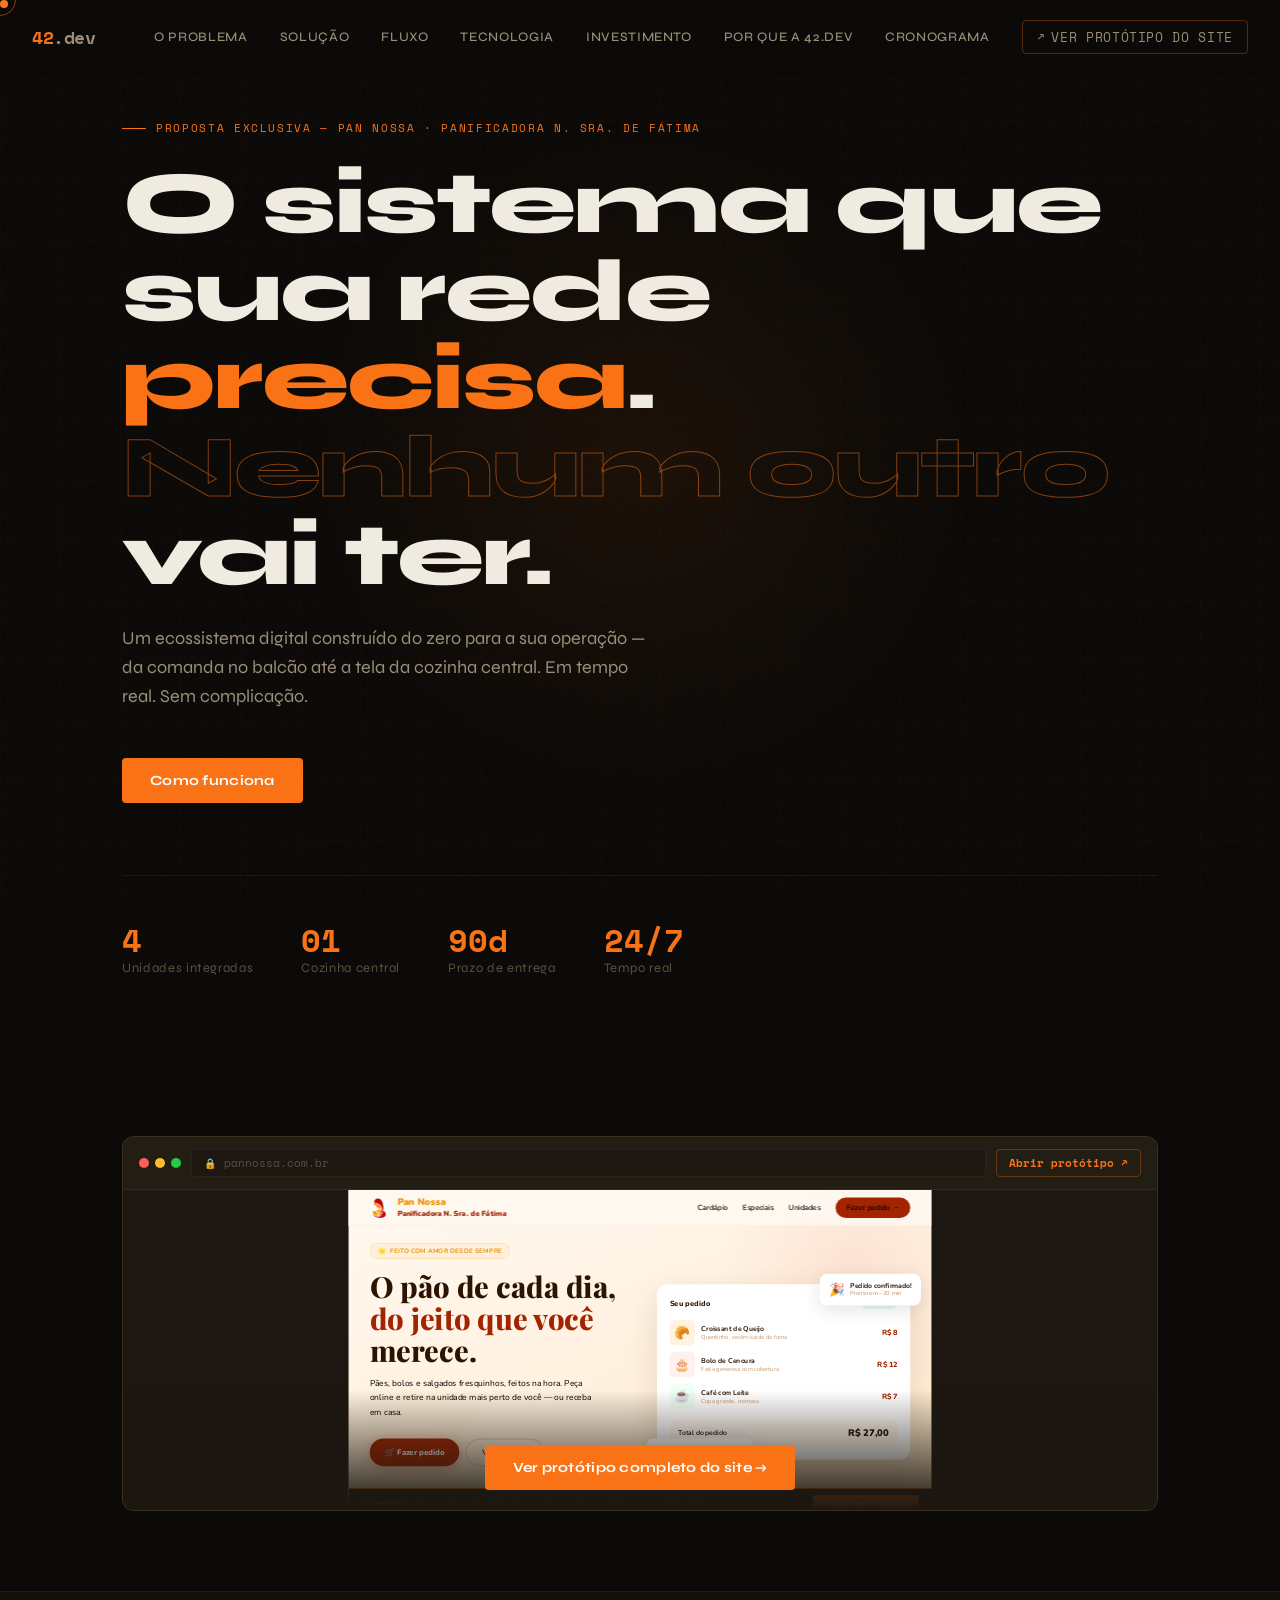
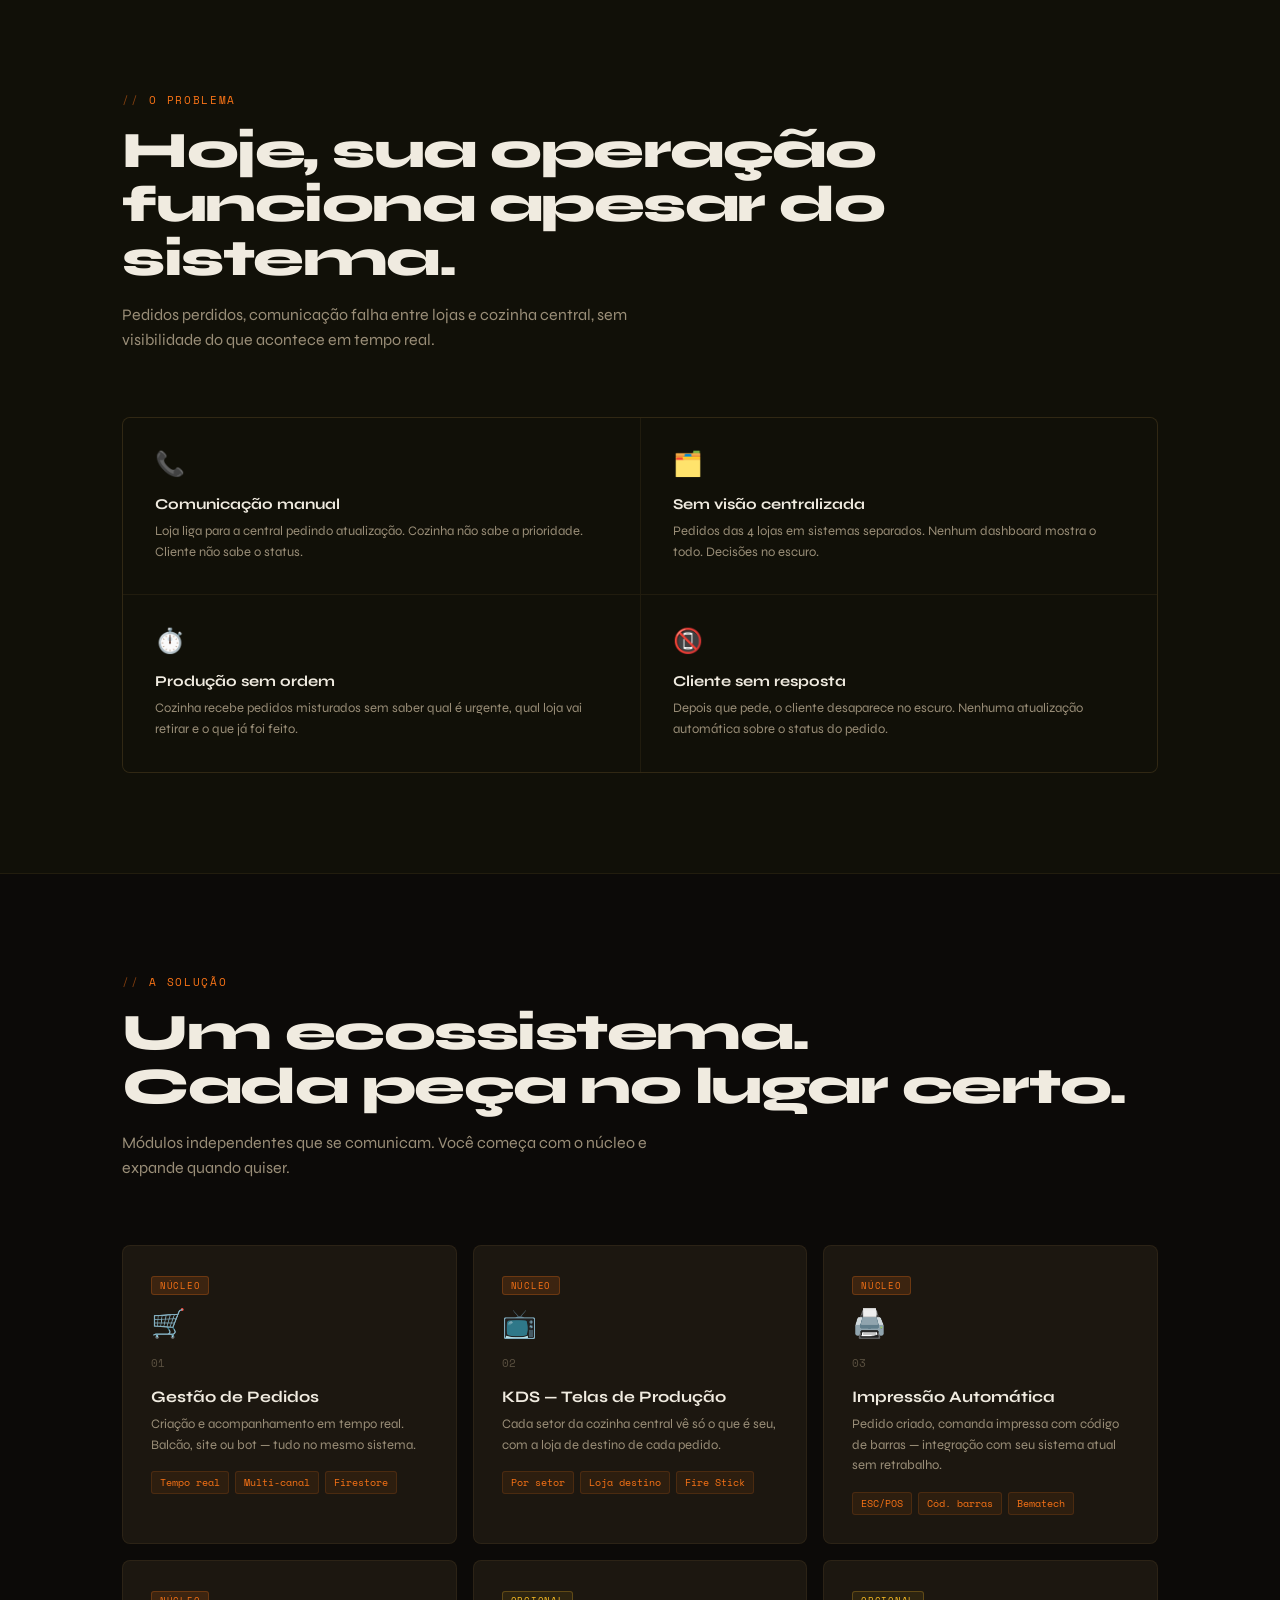
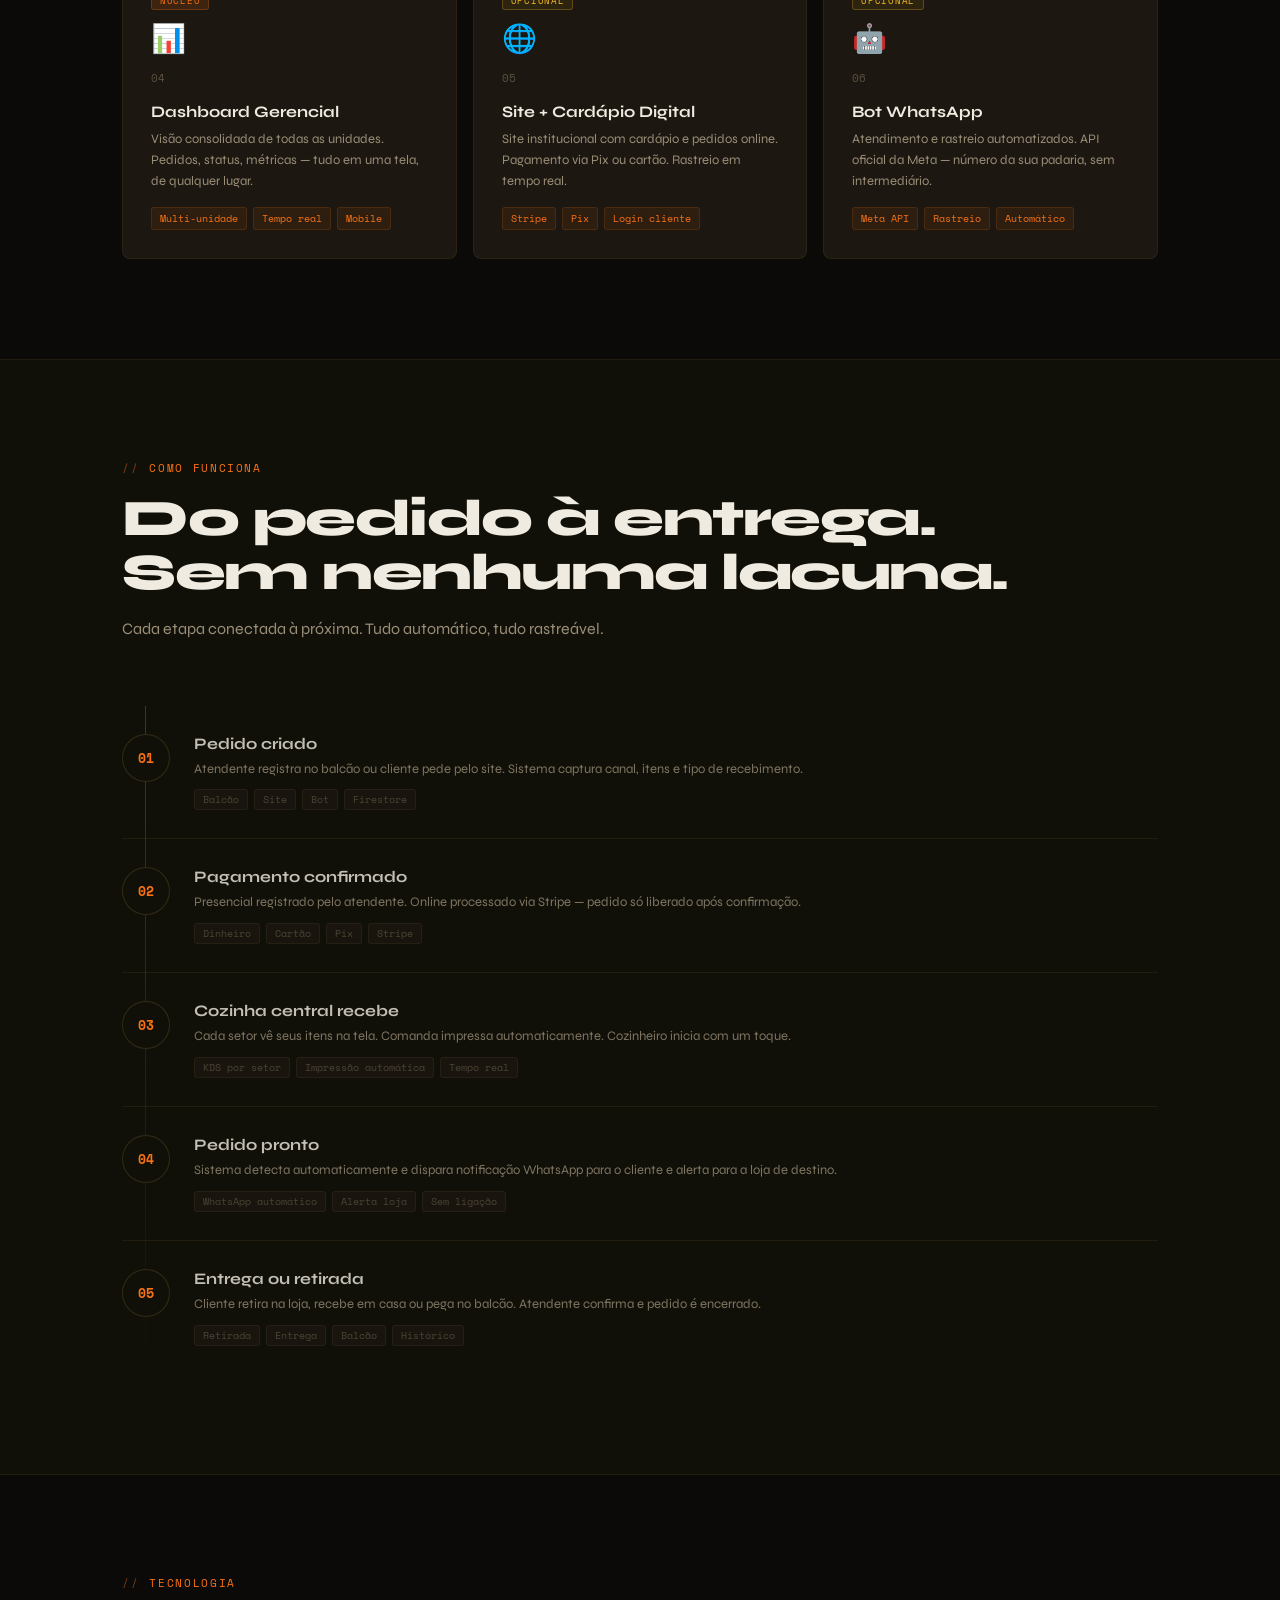
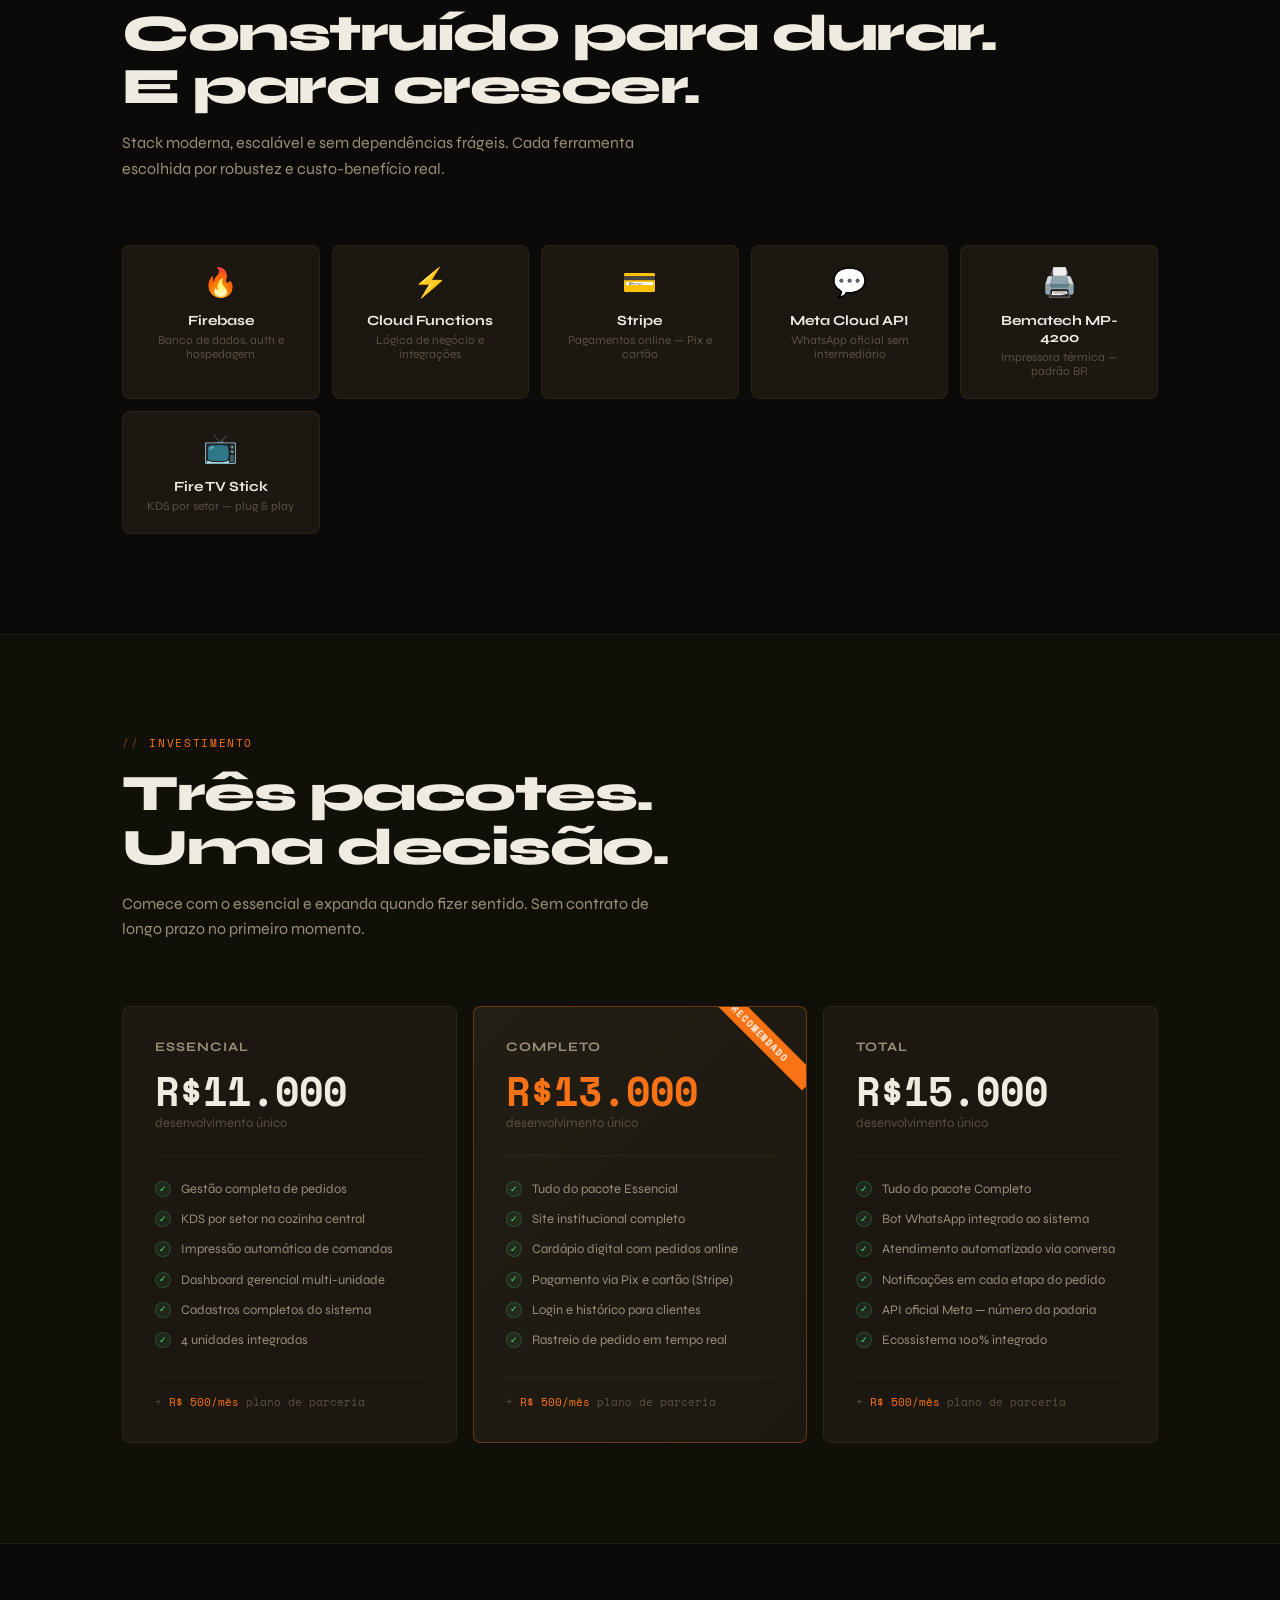
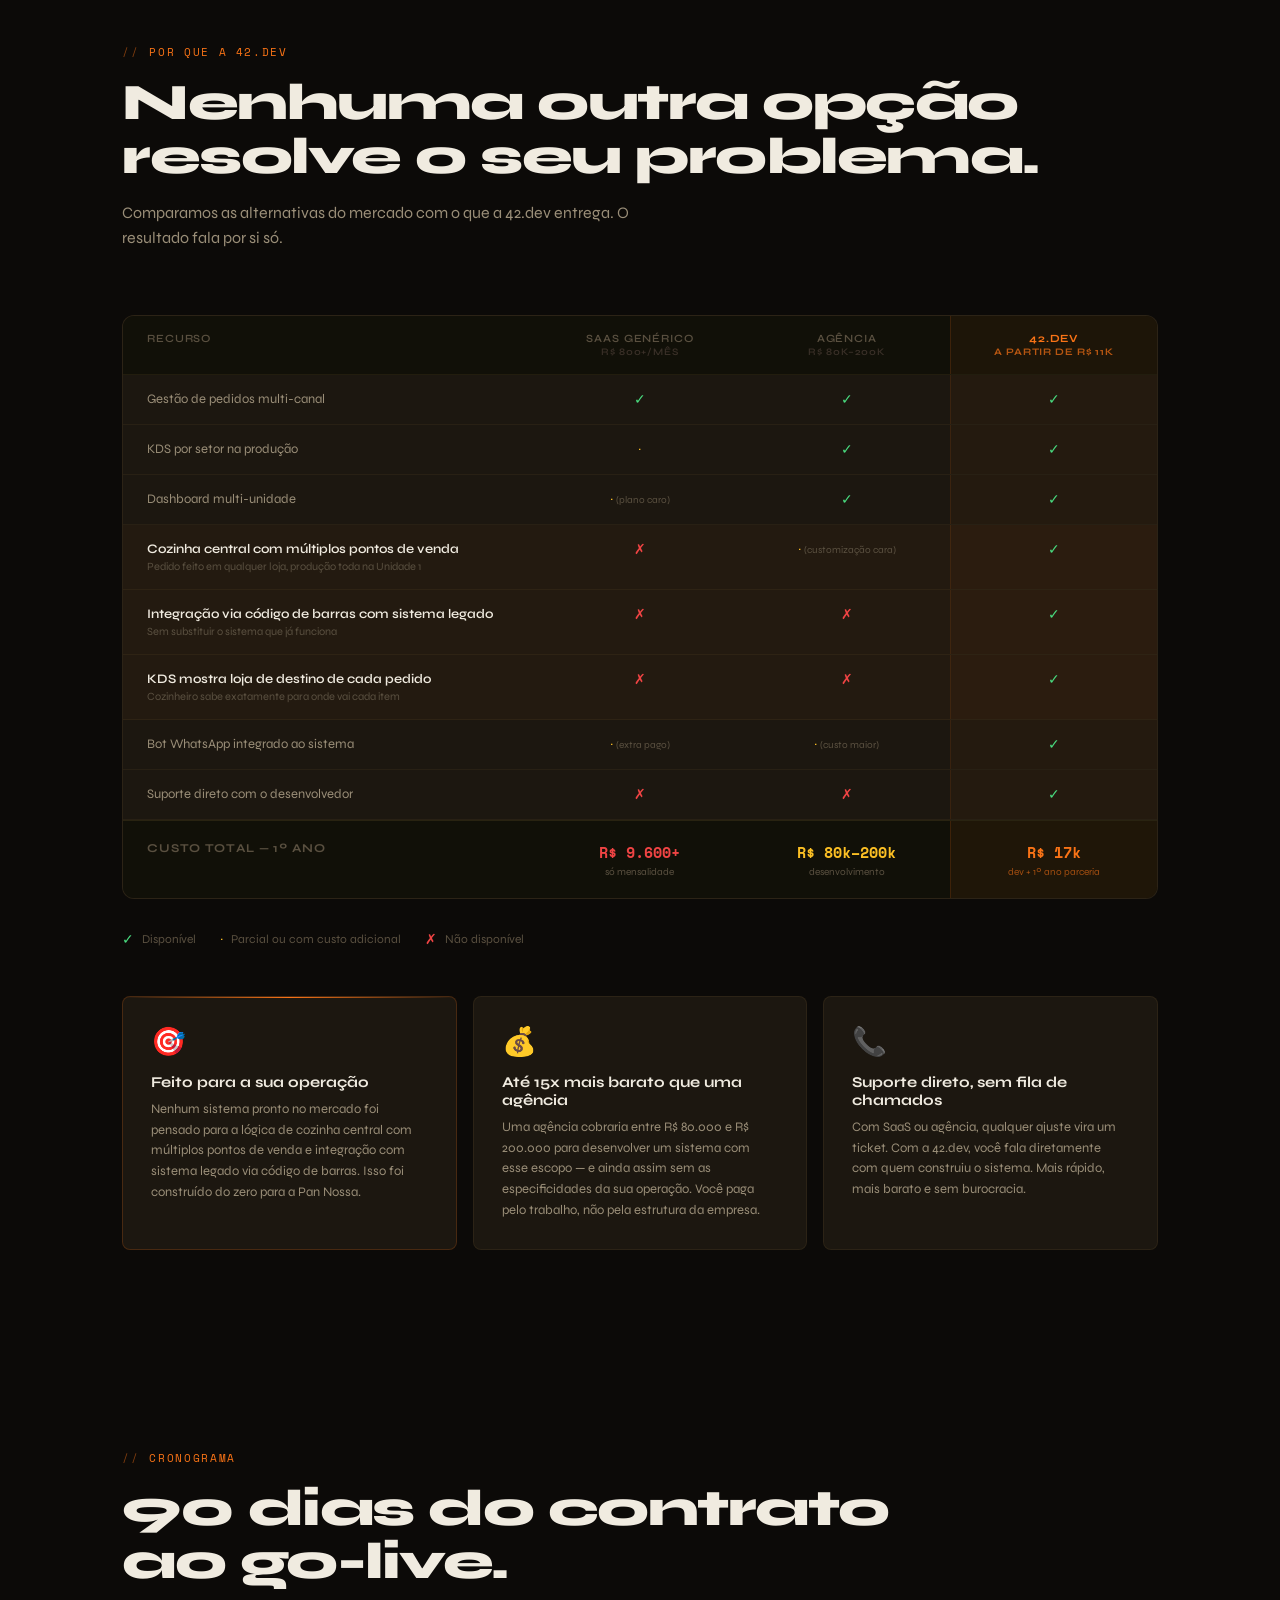
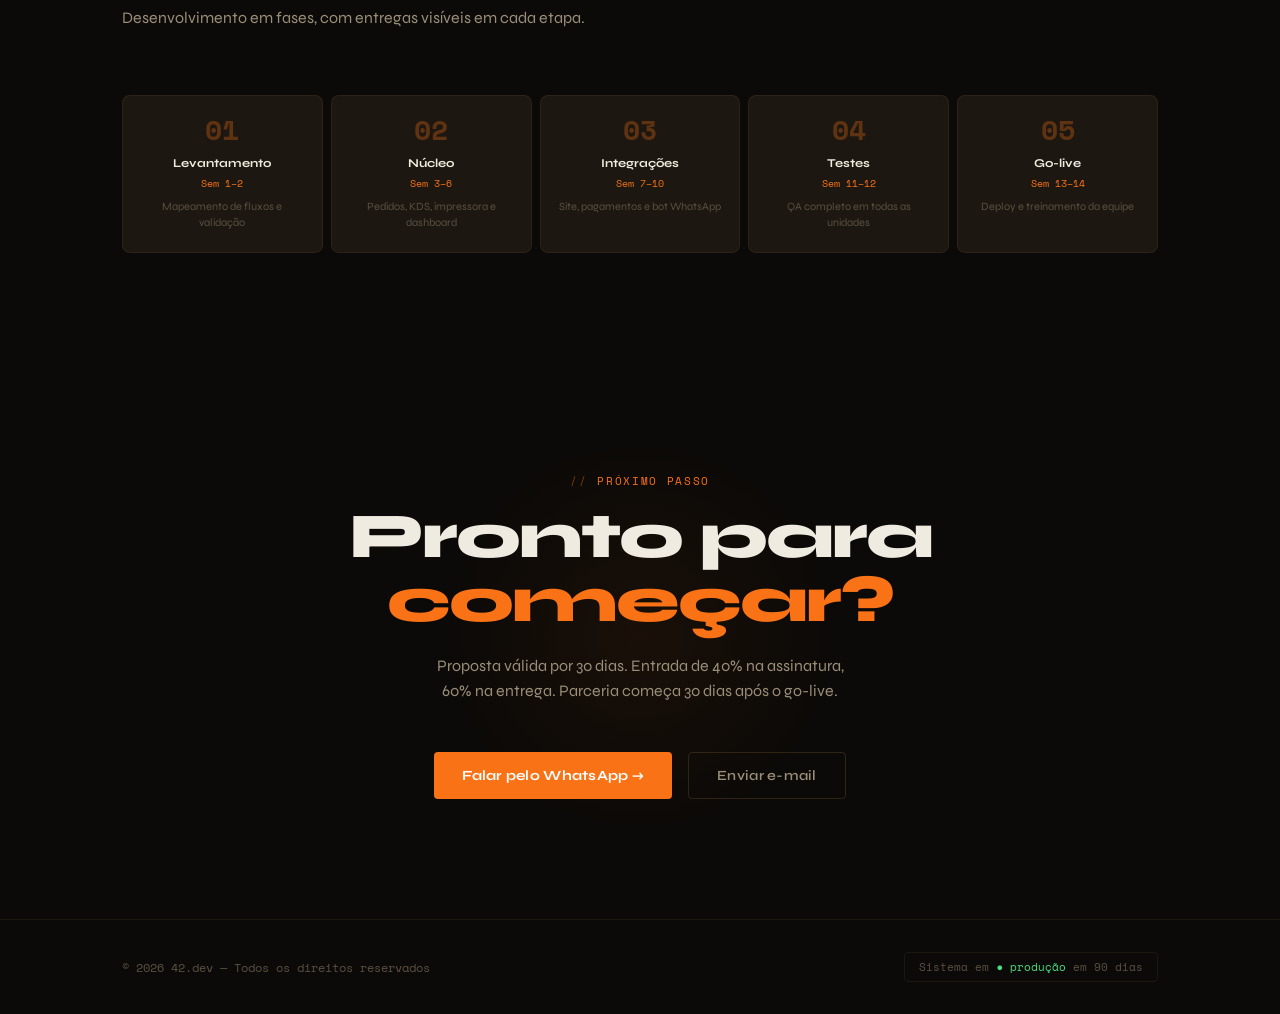
==== commit 0d5075bb: "Add files via upload" ====
--- a/index.html
+++ b/index.html
@@ -1,468 +1,503 @@
 <!DOCTYPE html>
 <html lang="pt-BR">
 <head>
-  <meta charset="UTF-8" />
-  <meta name="viewport" content="width=device-width, initial-scale=1.0" />
-
-  <!-- ── SEO ── -->
-  <title>42.dev — A resposta para os seus sistemas</title>
-  <meta name="description" content="Agência de tecnologia full-service para pequenas e médias empresas. Desenvolvimento web, mobile, automações, IA, design UI/UX e consultoria técnica sob medida." />
-  <meta name="robots" content="index, follow" />
-  <link rel="canonical" href="https://42.dev/" />
-
-  <!-- Open Graph -->
-  <meta property="og:type"        content="website" />
-  <meta property="og:url"         content="https://42.dev/" />
-  <meta property="og:title"       content="42.dev — A resposta para os seus sistemas" />
-  <meta property="og:description" content="Agência de tecnologia full-service para pequenas e médias empresas. Desenvolvimento web, mobile, automações e IA sob medida." />
-  <meta property="og:image"       content="https://42.dev/media/images/og-image.png" />
-
-  <!-- Twitter Card -->
-  <meta name="twitter:card"        content="summary_large_image" />
-  <meta name="twitter:title"       content="42.dev — A resposta para os seus sistemas" />
-  <meta name="twitter:description" content="Agência de tecnologia full-service para pequenas e médias empresas." />
-  <meta name="twitter:image"       content="https://42.dev/media/images/og-image.png" />
-
-  <!-- Schema.org JSON-LD -->
-  <script type="application/ld+json">
-  {
-    "@context": "https://schema.org",
-    "@type": "ProfessionalService",
-    "name": "42.dev",
-    "description": "Agência de tecnologia full-service para pequenas e médias empresas.",
-    "url": "https://42.dev",
-    "telephone": "+5581981279574",
-    "address": { "@type": "PostalAddress", "addressCountry": "BR" },
-    "serviceType": ["Desenvolvimento Web", "Desenvolvimento Mobile", "Design UI/UX", "Automações", "Inteligência Artificial", "Consultoria Técnica"],
-    "sameAs": ["https://wa.me/5581981279574"]
-  }
-  </script>
-
-  <!-- Fonts -->
-  <link rel="preconnect" href="https://fonts.googleapis.com" />
-  <link rel="preconnect" href="https://fonts.gstatic.com" crossorigin />
-  <link href="https://fonts.googleapis.com/css2?family=IBM+Plex+Mono:wght@300;400;500&family=Tenor+Sans&display=swap" rel="stylesheet" />
-
-  <link rel="stylesheet" href="style.css" />
-  <link rel="shortcut icon" href="media/images/favicon-512.png" type="image/x-icon">
+<meta charset="UTF-8">
+<meta name="viewport" content="width=device-width, initial-scale=1.0">
+<title>42.dev — Proposta para Rede de Padarias</title>
+<link rel="preconnect" href="https://fonts.googleapis.com">
+<link rel="stylesheet" href="https://fonts.googleapis.com/css2?family=Space+Mono:ital,wght@0,400;0,700;1,400&family=Syne:wght@400;500;600;700;800&display=swap">
+<link rel="stylesheet" href="style.css">
+<link rel="shortcut icon" href="images/logo-pannossa.png" type="image/x-icon">
 </head>
 <body>
 
-  <!-- ── NAV ── -->
-  <nav>
-    <div class="nav-inner">
-      <a href="#" class="nav-logo">42<span>.</span>dev</a>
-      <ul class="nav-links">
-        <li><a href="#servicos">Serviços</a></li>
-        <li><a href="#processo">Processo</a></li>
-        <li><a href="#sobre">Sobre</a></li>
-        <li><a href="#projetos">Projetos</a></li>
-        <li><a href="#contato">Contato</a></li>
-      </ul>
-      <a href="https://wa.me/5581981279574" class="btn-primary" target="_blank">Falar conosco</a>
-      <button class="nav-hamburger" id="hamburger" aria-label="Abrir menu">
-        <span></span><span></span><span></span>
-      </button>
-    </div>
-    <div class="nav-mobile" id="nav-mobile">
-      <a href="#servicos">Serviços</a>
-      <a href="#processo">Processo</a>
-      <a href="#sobre">Sobre</a>
-      <a href="#projetos">Projetos</a>
-      <a href="#contato">Contato</a>
-      <div class="nav-mobile-cta">
-        <a href="https://wa.me/5581981279574" class="btn-primary" target="_blank">Falar conosco</a>
-      </div>
-    </div>
-  </nav>
-
-  <!-- ── HERO ── -->
-  <section class="hero">
-    <div class="container">
-      <div class="hero-badge">
-        <span class="badge-dot"></span>
-        Agência de tecnologia full-service
-      </div>
-      <p class="hero-tagline">A resposta para os seus sistemas</p>
-      <h1 class="hero-title">Tecnologia que <em>resolve</em> de verdade</h1>
-      <p class="hero-sub">Da ideia ao sistema funcionando, desenvolvemos soluções digitais sob medida para pequenas e médias empresas.</p>
-      <div class="hero-actions">
-        <a href="#projetos" class="btn-primary">Ver nossos projetos</a>
-        <a href="https://wa.me/5581981279574" class="btn-ghost" target="_blank">Falar pelo WhatsApp</a>
-      </div>
-      <div class="hero-stats">
-        <div>
-          <span class="stat-num" data-target="6">0</span>
-          <span class="stat-label">Serviços</span>
-        </div>
-        <div>
-          <span class="stat-num" data-target="100" data-suffix="%">0%</span>
-          <span class="stat-label">Sob medida</span>
-        </div>
-      </div>
-      <div class="hero-scroll-indicator" aria-hidden="true">
-        <svg viewBox="0 0 24 24" fill="none" stroke="currentColor" stroke-width="1.5" stroke-linecap="round" stroke-linejoin="round">
-          <line x1="12" y1="5" x2="12" y2="19"/><polyline points="19 12 12 19 5 12"/>
-        </svg>
-      </div>
-    </div>
-  </section>
-
-  <!-- ── SERVICES ── -->
-  <section id="servicos">
-    <div class="container reveal">
-      <p class="sec-label">O que fazemos</p>
-      <h2 class="sec-title">Serviços</h2>
-      <p class="sec-sub">Soluções completas do front ao back, do design ao deploy.</p>
-      <div class="services-grid">
-        <div class="service-card">
-          <div class="service-icon"><svg viewBox="0 0 24 24"><polyline points="16 18 22 12 16 6"/><polyline points="8 6 2 12 8 18"/></svg></div>
-          <p class="service-name">Desenvolvimento Web</p>
-          <p class="service-desc">Sites, sistemas e aplicações web modernas, responsivas e de alta performance.</p>
-        </div>
-        <div class="service-card">
-          <div class="service-icon"><svg viewBox="0 0 24 24"><rect x="5" y="2" width="14" height="20" rx="2"/><line x1="12" y1="18" x2="12.01" y2="18"/></svg></div>
-          <p class="service-name">Desenvolvimento Mobile</p>
-          <p class="service-desc">Apps nativos e híbridos para Android e iOS com foco em usabilidade e performance.</p>
-        </div>
-        <div class="service-card">
-          <div class="service-icon"><svg viewBox="0 0 24 24"><path d="M12 20h9"/><path d="M16.5 3.5a2.121 2.121 0 0 1 3 3L7 19l-4 1 1-4L16.5 3.5z"/></svg></div>
-          <p class="service-name">Design UI/UX</p>
-          <p class="service-desc">Interfaces bonitas, intuitivas e centradas no usuário, do wireframe ao protótipo final.</p>
-        </div>
-        <div class="service-card">
-          <div class="service-icon"><svg viewBox="0 0 24 24"><path d="M12 22s8-4 8-10V5l-8-3-8 3v7c0 6 8 10 8 10z"/></svg></div>
-          <p class="service-name">Manutenção e Suporte</p>
-          <p class="service-desc">Atualizações, correções e suporte contínuo para manter seu sistema sempre no ar.</p>
-        </div>
-        <div class="service-card">
-          <div class="service-icon"><svg viewBox="0 0 24 24"><circle cx="12" cy="12" r="3"/><path d="M19.07 4.93a10 10 0 0 1 0 14.14M4.93 4.93a10 10 0 0 0 0 14.14"/></svg></div>
-          <p class="service-name">Consultoria Técnica</p>
-          <p class="service-desc">Orientação estratégica para decisões tecnológicas que realmente fazem sentido pro seu negócio.</p>
-        </div>
-        <div class="service-card">
-          <div class="service-icon"><svg viewBox="0 0 24 24"><path d="M13 2L3 14h9l-1 8 10-12h-9l1-8z"/></svg></div>
-          <p class="service-name">Automações e IA</p>
-          <p class="service-desc">Processos automatizados e inteligência artificial aplicada para reduzir tempo operacional.</p>
-        </div>
-      </div>
-    </div>
-  </section>
-
-  <!-- ── PROCESSO ── -->
-  <section id="processo">
-    <div class="container reveal">
-      <p class="sec-label">Como trabalhamos</p>
-      <h2 class="sec-title">Processo</h2>
-      <p class="sec-sub">Do primeiro contato até o sistema no ar, um fluxo claro, sem surpresas.</p>
-      <div class="process-grid">
-
-        <div class="process-step">
-          <div class="process-num">01</div>
-          <div class="process-connector"></div>
-          <div class="process-body">
-            <p class="process-name">Reunião inicial</p>
-            <p class="process-desc">Entendemos o seu negócio, os desafios e os objetivos. Sem tecnicês, só conversa honesta sobre o que você precisa.</p>
-          </div>
-        </div>
-
-        <div class="process-step">
-          <div class="process-num">02</div>
-          <div class="process-connector"></div>
-          <div class="process-body">
-            <p class="process-name">Proposta e planejamento</p>
-            <p class="process-desc">Entregamos uma proposta clara com escopo, prazo e investimento. Você aprova e a gente começa.</p>
-          </div>
-        </div>
-
-        <div class="process-step">
-          <div class="process-num">03</div>
-          <div class="process-connector"></div>
-          <div class="process-body">
-            <p class="process-name">Desenvolvimento</p>
-            <p class="process-desc">Construímos com atualizações frequentes. Você acompanha o progresso e pode dar feedbacks em tempo real.</p>
-          </div>
-        </div>
-
-        <div class="process-step">
-          <div class="process-num">04</div>
-          <div class="process-connector"></div>
-          <div class="process-body">
-            <p class="process-name">Testes e ajustes</p>
-            <p class="process-desc">Testamos tudo antes de entregar. Bugs, usabilidade, responsividade, zero surpresas no deploy.</p>
-          </div>
-        </div>
-
-        <div class="process-step">
-          <div class="process-num">05</div>
-          <div class="process-connector"></div>
-          <div class="process-body">
-            <p class="process-name">Entrega e deploy</p>
-            <p class="process-desc">Colocamos no ar e garantimos que tudo está funcionando. Treinamos sua equipe se necessário.</p>
-          </div>
-        </div>
-
-        <div class="process-step">
-          <div class="process-num">06</div>
-          <div class="process-connector process-connector--last"></div>
-          <div class="process-body">
-            <p class="process-name">Suporte contínuo</p>
-            <p class="process-desc">Seu projeto não termina no deploy. Estamos disponíveis para suporte, melhorias e novas funcionalidades.</p>
-          </div>
-        </div>
-
-      </div>
-    </div>
-  </section>
-
-  <!-- ── ABOUT ── -->
-  <section id="sobre">
-    <div class="container reveal">
-      <p class="sec-label">Quem somos</p>
-      <h2 class="sec-title">Sobre a 42.dev</h2>
-      <div class="about-inner">
-        <div class="about-text">
-          <p>Somos uma agência de tecnologia focada em transformar a realidade de pequenas e médias empresas através de soluções digitais sob medida.</p>
-          <p>O nome vem de uma referência ao Guia do Mochileiro das Galáxias, onde 42 é a resposta para tudo. Aqui, 42 é a resposta para os seus sistemas.</p>
-          <p>Nosso trabalho vai do levantamento de requisitos até o deploy em produção, com suporte contínuo e foco em resultados reais.</p>
-        </div>
-        <div class="about-highlights">
-          <div class="highlight">
-            <p class="highlight-title">Nossa missão</p>
-            <p class="highlight-text">Democratizar o acesso à tecnologia de qualidade para empresas que querem crescer sem precisar de sistemas complexos e caros.</p>
-          </div>
-          <div class="highlight">
-            <p class="highlight-title">Nossa abordagem</p>
-            <p class="highlight-text">Entendemos o negócio antes de escrever uma linha de código. Cada solução é construída para o problema real do cliente.</p>
-          </div>
-          <div class="highlight">
-            <p class="highlight-title">Nosso compromisso</p>
-            <p class="highlight-text">Entrega no prazo, comunicação clara e suporte pós-lançamento. Seu projeto não termina no deploy.</p>
-          </div>
-        </div>
-      </div>
-    </div>
-  </section>
-
-  <!-- ── PORTFOLIO ── -->
-  <section id="projetos">
-    <div class="container reveal">
-      <p class="sec-label">Cases</p>
-      <h2 class="sec-title">Projetos</h2>
-      <p class="sec-sub">Algumas das soluções que desenvolvemos para nossos clientes.</p>
-      <div class="portfolio-grid">
-
-        <div class="project-card">
-          <div class="project-thumb">
-            <img src="media/images/grafica_rl_bot.gif" alt="bot-RL">
-          </div>
-          <div class="project-body">
-            <p class="project-tag">Automação · CRM · WhatsApp</p>
-            <h3 class="project-name">Bot automatizado + CRM — Gráfica RL</h3>
-            <p class="project-desc">Integração do WhatsApp diretamente ao CRM da gráfica, consulta de pedidos, respostas automáticas e atendimento inteligente em tempo real.</p>
-            <div class="project-footer">
-              <div class="project-tech">
-                <span class="tech-pill">Apps Script</span>
-                <span class="tech-pill">Google Sheets</span>
-                <span class="tech-pill">WhatsApp API</span>
-                <span class="tech-pill">Webhooks</span>
-              </div>
-              <button class="btn-ver-projeto" onclick="openModal(0)">Ver projeto →</button>
-            </div>
-          </div>
-        </div>
-
-        <div class="project-card">
-          <div class="project-thumb">
-            <img src="media/images/project-2-pc.png" alt="Dashboard-sistema">
-          </div>
-          <div class="project-body">
-            <p class="project-tag">Sistema · Reservas · App de gestão</p>
-            <h3 class="project-name">Sistema de reservas — Alugue em Carneiros</h3>
-            <p class="project-desc">Sistema completo de reservas integrado ao WhatsApp com confirmação automática, lembretes e app de gestão de imóveis.</p>
-            <div class="project-footer">
-              <div class="project-tech">
-                <span class="tech-pill">AppSheet</span>
-                <span class="tech-pill">Google Sheets</span>
-                <span class="tech-pill">Apps Script</span>
-                <span class="tech-pill">WhatsApp API</span>
-              </div>
-              <button class="btn-ver-projeto" onclick="openModal(1)">Ver projeto →</button>
-            </div>
-          </div>
-        </div>
-
-        <div class="project-card">
-          <div class="project-thumb">
-            <img src="media/images/project-3-pc.png" alt="Home-site-dommaior">
-          </div>
-          <div class="project-body">
-            <p class="project-tag">E-commerce · Catálogo · Landing Page</p>
-            <h3 class="project-name">Landing Page + catálogo dinâmico — Dom Maior</h3>
-            <p class="project-desc">Página web completa com catálogo dinâmico, carrinho e redirecionamento para WhatsApp e Mercado Livre.</p>
-            <div class="project-footer">
-              <div class="project-tech">
-                <span class="tech-pill">HTML/CSS/JS</span>
-                <span class="tech-pill">Firebase</span>
-                <span class="tech-pill">Apps Script</span>
-              </div>
-              <button class="btn-ver-projeto" onclick="openModal(2)">Ver projeto →</button>
-            </div>
-          </div>
-        </div>
-
-        <div class="project-card project-card--cta">
-          <div style="text-align:center;">
-            <p style="font-family:var(--font-title);font-size:16px;color:var(--text-muted);letter-spacing:0.1em;text-transform:uppercase;margin-bottom:10px;">Seu projeto aqui</p>
-            <a href="https://wa.me/5581981279574" class="btn-ghost" target="_blank" style="font-size:11px;padding:10px 20px;">Solicitar orçamento</a>
-          </div>
-        </div>
-
-      </div>
-    </div>
-  </section>
-
-  <!-- ── CONTATO ── -->
-  <section id="contato">
-    <div class="container reveal">
-      <p class="sec-label">Fale conosco</p>
-      <h2 class="sec-title">Contato</h2>
-      <p class="sec-sub">Conta pra gente o que você precisa — a primeira conversa é por nossa conta.</p>
-      <div class="contact-inner">
-
-        <form class="contact-form" id="contact-form" novalidate>
-          <div class="form-row">
-            <div class="form-group">
-              <label for="contact-name">Nome</label>
-              <input type="text" id="contact-name" name="name" placeholder="Seu nome" required />
-            </div>
-            <div class="form-group">
-              <label for="contact-email">E-mail</label>
-              <input type="email" id="contact-email" name="email" placeholder="seu@email.com" required />
-            </div>
-          </div>
-          <div class="form-group">
-            <label for="contact-subject">Assunto</label>
-            <select id="contact-subject" name="subject">
-              <option value="">Selecione um serviço...</option>
-              <option value="web">Desenvolvimento Web</option>
-              <option value="mobile">Desenvolvimento Mobile</option>
-              <option value="design">Design UI/UX</option>
-              <option value="manutencao">Manutenção e Suporte</option>
-              <option value="consultoria">Consultoria Técnica</option>
-              <option value="automacao">Automações e IA</option>
-              <option value="outro">Outro</option>
-            </select>
-          </div>
-          <div class="form-group">
-            <label for="contact-message">Mensagem</label>
-            <textarea id="contact-message" name="message" rows="5"  placeholder="Descreva seu projeto ou dúvida..." required></textarea>
-          </div>
-          <div class="form-actions">
-            <button type="submit" class="btn-primary" id="form-submit">Enviar pelo WhatsApp</button>
-            <p class="form-note">Você será redirecionado para o WhatsApp com a mensagem preenchida.</p>
-          </div>
-        </form>
-
-        <div class="contact-aside">
-          <div class="contact-info-block">
-            <p class="contact-info-label">WhatsApp</p>
-            <a href="https://wa.me/5581981279574" class="contact-info-value" target="_blank">+55 (81) 98127-9574</a>
-          </div>
-          <div class="contact-info-block">
-            <p class="contact-info-label">E-mail</p>
-            <a href="mailto:contato@42.dev" class="contact-info-value">contato@42.dev</a>
-          </div>
-          <div class="contact-info-block">
-            <p class="contact-info-label">Horário de atendimento</p>
-            <p class="contact-info-value">Seg–Sex, 9h às 18h</p>
-          </div>
-          <div class="contact-promise">
-            <div class="contact-promise-icon">
-              <svg viewBox="0 0 24 24" fill="none" stroke="currentColor" stroke-width="1.5" stroke-linecap="round" stroke-linejoin="round"><path d="M22 11.08V12a10 10 0 1 1-5.93-9.14"/><polyline points="22 4 12 14.01 9 11.01"/></svg>
-            </div>
-            <p>Respondemos em até <strong>24 horas</strong> em dias úteis.</p>
-          </div>
-        </div>
-
-      </div>
-    </div>
-  </section>
-
-  <!-- ── CTA ── -->
-  <div class="cta-section">
-    <div class="container">
-      <div>
-        <h2 class="cta-title">Pronto para digitalizar seu negócio?</h2>
-        <p class="cta-sub">Entre em contato — a primeira conversa é por nossa conta.</p>
-      </div>
-      <a href="https://wa.me/5581981279574" class="btn-primary" target="_blank">Solicitar orçamento</a>
-    </div>
-  </div>
-
-  <!-- ── FOOTER ── -->
-  <footer>
-    <div class="container">
-      <div class="footer-logo">42<span>.</span>dev</div>
-      <ul class="footer-links">
-        <li><a href="#servicos">Serviços</a></li>
-        <li><a href="#processo">Processo</a></li>
-        <li><a href="#sobre">Sobre</a></li>
-        <li><a href="#projetos">Projetos</a></li>
-        <li><a href="#contato">Contato</a></li>
-        <li><a href="https://wa.me/5581981279574" target="_blank">WhatsApp</a></li>
-      </ul>
-      <p class="footer-copy">© 2025 42.dev — todos os direitos reservados</p>
-    </div>
-  </footer>
-
-  <!-- ── BACK TO TOP ── -->
-  <button class="back-to-top" id="back-to-top" aria-label="Voltar ao topo">
-    <svg viewBox="0 0 24 24" fill="none" stroke="currentColor" stroke-width="2" stroke-linecap="round" stroke-linejoin="round">
-      <line x1="12" y1="19" x2="12" y2="5"/><polyline points="5 12 12 5 19 12"/>
-    </svg>
-  </button>
-
-  <!-- ── TOAST ── -->
-  <div class="toast" id="toast">
-    <svg viewBox="0 0 24 24" fill="none" stroke="currentColor" stroke-width="2" stroke-linecap="round" stroke-linejoin="round"><polyline points="20 6 9 17 4 12"/></svg>
-    <span id="toast-msg">Mensagem enviada!</span>
-  </div>
-
-  <!-- ── MODAL ── -->
-  <div class="modal-overlay" id="modal-overlay" onclick="closeModal()">
-    <div class="modal" onclick="event.stopPropagation()">
-      <button class="modal-close" onclick="closeModal()">
-        <svg viewBox="0 0 24 24" fill="none" stroke="currentColor" stroke-width="2" stroke-linecap="round"><line x1="18" y1="6" x2="6" y2="18"/><line x1="6" y1="6" x2="18" y2="18"/></svg>
-      </button>
-      <div class="modal-gallery">
-        <div class="modal-media-main" id="modal-media-main"></div>
-        <div class="modal-thumbs" id="modal-thumbs"></div>
-      </div>
-      <div class="modal-info">
-        <div class="modal-info-header">
-          <p class="modal-tag" id="modal-tag"></p>
-          <h2 class="modal-title" id="modal-title"></h2>
-        </div>
-        <p class="modal-desc" id="modal-desc"></p>
-        <div class="modal-detail-block">
-          <p class="modal-detail-label">Desafio</p>
-          <p class="modal-detail-text" id="modal-challenge"></p>
-        </div>
-        <div class="modal-detail-block">
-          <p class="modal-detail-label">Solução</p>
-          <p class="modal-detail-text" id="modal-solution"></p>
-        </div>
-        <div class="modal-detail-block">
-          <p class="modal-detail-label">Tecnologias</p>
-          <div class="project-tech" id="modal-tech"></div>
-        </div>
-        <a href="https://wa.me/5581981279574" class="btn-primary" target="_blank" style="margin-top:8px;display:inline-block;">Quero um projeto assim</a>
-      </div>
-    </div>
-  </div>
-
-  <script src="script.js"></script>
-
+<div class="cursor" id="cursor"></div>
+<div class="cursor-ring" id="cursorRing"></div>
+
+<!-- ============================================================
+     BLOCO: HEADER / NAV ATUALIZADO
+     Substitua toda a tag <nav>...</nav> por este bloco
+     ============================================================ -->
+
+<nav>
+  <div class="nav-inner">
+    <div class="logo">42<span>.dev</span></div>
+    <div class="nav-links">
+        <a href="#problema">O Problema</a>
+      <a href="#solucao">Solução</a>
+      <a href="#fluxo">Fluxo</a>
+      <a href="#stack">Tecnologia</a>
+      <a href="#precos">Investimento</a>
+      <a href="#comparativo">Por que a 42.dev</a>
+      <a href="#cronograma">Cronograma</a>
+      <a href="pannossa.html" class="nav-preview" target="_blank">Ver protótipo do site</a>
+    </div>
+  </div>
+</nav>
+
+<!-- ============================================================
+     FIM DO BLOCO
+     ============================================================ -->
+
+<!-- HERO -->
+<section class="hero">
+  <div class="hero-glow"></div>
+  <div class="container">
+    <div class="hero-tag">Proposta exclusiva — Pan Nossa · Panificadora N. Sra. de Fátima</div>
+    <h1>
+      O sistema que<br>
+      sua rede <span class="accent">precisa</span>.<br>
+      <em>Nenhum outro</em><br>
+      vai ter.
+    </h1>
+    <p class="hero-desc">Um ecossistema digital construído do zero para a sua operação — da comanda no balcão até a tela da cozinha central. Em tempo real. Sem complicação.</p>
+    <div class="hero-actions">
+      <a href="#solucao" class="btn-primary">Como funciona</a>
+    </div>
+    <div class="hero-stats">
+      <div class="reveal"><div class="stat-num">4</div><div class="stat-label">Unidades integradas</div></div>
+      <div class="reveal"><div class="stat-num">01</div><div class="stat-label">Cozinha central</div></div>
+      <div class="reveal"><div class="stat-num">90d</div><div class="stat-label">Prazo de entrega</div></div>
+      <div class="reveal"><div class="stat-num">24/7</div><div class="stat-label">Tempo real</div></div>
+    </div>
+  </div>
+</section>
+
+<!-- PREVIEW DO SITE DO CLIENTE -->
+<div class="container">
+  <div class="preview-card reveal">
+    <div class="preview-topbar">
+      <div class="preview-dots">
+        <div class="preview-dot" style="background:#FF5F57"></div>
+        <div class="preview-dot" style="background:#FFBD2E"></div>
+        <div class="preview-dot" style="background:#28CA41"></div>
+      </div>
+      <div class="preview-url">pannossa.com.br</div>
+      <a href="pannossa.html" target="_blank" class="preview-open">Abrir protótipo ↗</a>
+    </div>
+    <div class="preview-body">
+      <iframe src="pannossa.html" scrolling="no" tabindex="-1"></iframe>
+      <div class="preview-overlay">
+        <a href="pannossa.html" target="_blank" class="btn-primary" style="cursor:pointer;">Ver protótipo completo do site →</a>
+      </div>
+    </div>
+  </div>
+</div>
+
+<!-- PROBLEMA -->
+<section class="problema" id="problema">
+  <div class="container">
+    <div class="section-tag">O problema</div>
+    <h2 class="section-title reveal">Hoje, sua operação<br>funciona apesar do sistema.</h2>
+    <p class="section-sub reveal">Pedidos perdidos, comunicação falha entre lojas e cozinha central, sem visibilidade do que acontece em tempo real.</p>
+    <div class="problema-grid reveal">
+      <div class="problema-item">
+        <span class="problema-icon">📞</span>
+        <div class="problema-title">Comunicação manual</div>
+        <div class="problema-desc">Loja liga para a central pedindo atualização. Cozinha não sabe a prioridade. Cliente não sabe o status.</div>
+      </div>
+      <div class="problema-item">
+        <span class="problema-icon">🗂️</span>
+        <div class="problema-title">Sem visão centralizada</div>
+        <div class="problema-desc">Pedidos das 4 lojas em sistemas separados. Nenhum dashboard mostra o todo. Decisões no escuro.</div>
+      </div>
+      <div class="problema-item">
+        <span class="problema-icon">⏱️</span>
+        <div class="problema-title">Produção sem ordem</div>
+        <div class="problema-desc">Cozinha recebe pedidos misturados sem saber qual é urgente, qual loja vai retirar e o que já foi feito.</div>
+      </div>
+      <div class="problema-item">
+        <span class="problema-icon">📵</span>
+        <div class="problema-title">Cliente sem resposta</div>
+        <div class="problema-desc">Depois que pede, o cliente desaparece no escuro. Nenhuma atualização automática sobre o status do pedido.</div>
+      </div>
+    </div>
+  </div>
+</section>
+
+<!-- SOLUÇÃO -->
+<section id="solucao">
+  <div class="container">
+    <div class="section-tag">A solução</div>
+    <h2 class="section-title reveal">Um ecossistema.<br>Cada peça no lugar certo.</h2>
+    <p class="section-sub reveal">Módulos independentes que se comunicam. Você começa com o núcleo e expande quando quiser.</p>
+    <div class="modulos-grid">
+      <div class="modulo-card reveal">
+        <span class="badge-nucleo">Núcleo</span>
+        <span class="modulo-icon">🛒</span>
+        <div class="modulo-num">01</div>
+        <div class="modulo-name">Gestão de Pedidos</div>
+        <div class="modulo-desc">Criação e acompanhamento em tempo real. Balcão, site ou bot — tudo no mesmo sistema.</div>
+        <div class="modulo-tags"><span class="modulo-tag">Tempo real</span><span class="modulo-tag">Multi-canal</span><span class="modulo-tag">Firestore</span></div>
+      </div>
+      <div class="modulo-card reveal">
+        <span class="badge-nucleo">Núcleo</span>
+        <span class="modulo-icon">📺</span>
+        <div class="modulo-num">02</div>
+        <div class="modulo-name">KDS — Telas de Produção</div>
+        <div class="modulo-desc">Cada setor da cozinha central vê só o que é seu, com a loja de destino de cada pedido.</div>
+        <div class="modulo-tags"><span class="modulo-tag">Por setor</span><span class="modulo-tag">Loja destino</span><span class="modulo-tag">Fire Stick</span></div>
+      </div>
+      <div class="modulo-card reveal">
+        <span class="badge-nucleo">Núcleo</span>
+        <span class="modulo-icon">🖨️</span>
+        <div class="modulo-num">03</div>
+        <div class="modulo-name">Impressão Automática</div>
+        <div class="modulo-desc">Pedido criado, comanda impressa com código de barras — integração com seu sistema atual sem retrabalho.</div>
+        <div class="modulo-tags"><span class="modulo-tag">ESC/POS</span><span class="modulo-tag">Cód. barras</span><span class="modulo-tag">Bematech</span></div>
+      </div>
+      <div class="modulo-card reveal">
+        <span class="badge-nucleo">Núcleo</span>
+        <span class="modulo-icon">📊</span>
+        <div class="modulo-num">04</div>
+        <div class="modulo-name">Dashboard Gerencial</div>
+        <div class="modulo-desc">Visão consolidada de todas as unidades. Pedidos, status, métricas — tudo em uma tela, de qualquer lugar.</div>
+        <div class="modulo-tags"><span class="modulo-tag">Multi-unidade</span><span class="modulo-tag">Tempo real</span><span class="modulo-tag">Mobile</span></div>
+      </div>
+      <div class="modulo-card reveal">
+        <span class="badge-opt">Opcional</span>
+        <span class="modulo-icon">🌐</span>
+        <div class="modulo-num">05</div>
+        <div class="modulo-name">Site + Cardápio Digital</div>
+        <div class="modulo-desc">Site institucional com cardápio e pedidos online. Pagamento via Pix ou cartão. Rastreio em tempo real.</div>
+        <div class="modulo-tags"><span class="modulo-tag">Stripe</span><span class="modulo-tag">Pix</span><span class="modulo-tag">Login cliente</span></div>
+      </div>
+      <div class="modulo-card reveal">
+        <span class="badge-opt">Opcional</span>
+        <span class="modulo-icon">🤖</span>
+        <div class="modulo-num">06</div>
+        <div class="modulo-name">Bot WhatsApp</div>
+        <div class="modulo-desc">Atendimento e rastreio automatizados. API oficial da Meta — número da sua padaria, sem intermediário.</div>
+        <div class="modulo-tags"><span class="modulo-tag">Meta API</span><span class="modulo-tag">Rastreio</span><span class="modulo-tag">Automático</span></div>
+      </div>
+    </div>
+  </div>
+</section>
+
+<!-- FLUXO -->
+<section id="fluxo" class="fluxo">
+  <div class="container">
+    <div class="section-tag">Como funciona</div>
+    <h2 class="section-title reveal">Do pedido à entrega.<br>Sem nenhuma lacuna.</h2>
+    <p class="section-sub reveal">Cada etapa conectada à próxima. Tudo automático, tudo rastreável.</p>
+    <div class="fluxo-steps">
+      <div class="fluxo-step reveal">
+        <div class="step-num">01</div>
+        <div class="step-content">
+          <div class="step-title">Pedido criado</div>
+          <div class="step-desc">Atendente registra no balcão ou cliente pede pelo site. Sistema captura canal, itens e tipo de recebimento.</div>
+          <div class="step-chips"><span class="step-chip">Balcão</span><span class="step-chip">Site</span><span class="step-chip">Bot</span><span class="step-chip">Firestore</span></div>
+        </div>
+      </div>
+      <div class="fluxo-step reveal">
+        <div class="step-num">02</div>
+        <div class="step-content">
+          <div class="step-title">Pagamento confirmado</div>
+          <div class="step-desc">Presencial registrado pelo atendente. Online processado via Stripe — pedido só liberado após confirmação.</div>
+          <div class="step-chips"><span class="step-chip">Dinheiro</span><span class="step-chip">Cartão</span><span class="step-chip">Pix</span><span class="step-chip">Stripe</span></div>
+        </div>
+      </div>
+      <div class="fluxo-step reveal">
+        <div class="step-num">03</div>
+        <div class="step-content">
+          <div class="step-title">Cozinha central recebe</div>
+          <div class="step-desc">Cada setor vê seus itens na tela. Comanda impressa automaticamente. Cozinheiro inicia com um toque.</div>
+          <div class="step-chips"><span class="step-chip">KDS por setor</span><span class="step-chip">Impressão automática</span><span class="step-chip">Tempo real</span></div>
+        </div>
+      </div>
+      <div class="fluxo-step reveal">
+        <div class="step-num">04</div>
+        <div class="step-content">
+          <div class="step-title">Pedido pronto</div>
+          <div class="step-desc">Sistema detecta automaticamente e dispara notificação WhatsApp para o cliente e alerta para a loja de destino.</div>
+          <div class="step-chips"><span class="step-chip">WhatsApp automático</span><span class="step-chip">Alerta loja</span><span class="step-chip">Sem ligação</span></div>
+        </div>
+      </div>
+      <div class="fluxo-step reveal">
+        <div class="step-num">05</div>
+        <div class="step-content">
+          <div class="step-title">Entrega ou retirada</div>
+          <div class="step-desc">Cliente retira na loja, recebe em casa ou pega no balcão. Atendente confirma e pedido é encerrado.</div>
+          <div class="step-chips"><span class="step-chip">Retirada</span><span class="step-chip">Entrega</span><span class="step-chip">Balcão</span><span class="step-chip">Histórico</span></div>
+        </div>
+      </div>
+    </div>
+  </div>
+</section>
+
+<!-- STACK -->
+<section id="stack">
+  <div class="container">
+    <div class="section-tag">Tecnologia</div>
+    <h2 class="section-title reveal">Construído para durar.<br>E para crescer.</h2>
+    <p class="section-sub reveal">Stack moderna, escalável e sem dependências frágeis. Cada ferramenta escolhida por robustez e custo-benefício real.</p>
+    <div class="stack-grid">
+      <div class="stack-item reveal"><span class="stack-icon">🔥</span><div class="stack-name">Firebase</div><div class="stack-role">Banco de dados, auth e hospedagem</div></div>
+      <div class="stack-item reveal"><span class="stack-icon">⚡</span><div class="stack-name">Cloud Functions</div><div class="stack-role">Lógica de negócio e integrações</div></div>
+      <div class="stack-item reveal"><span class="stack-icon">💳</span><div class="stack-name">Stripe</div><div class="stack-role">Pagamentos online — Pix e cartão</div></div>
+      <div class="stack-item reveal"><span class="stack-icon">💬</span><div class="stack-name">Meta Cloud API</div><div class="stack-role">WhatsApp oficial sem intermediário</div></div>
+      <div class="stack-item reveal"><span class="stack-icon">🖨️</span><div class="stack-name">Bematech MP-4200</div><div class="stack-role">Impressora térmica — padrão BR</div></div>
+      <div class="stack-item reveal"><span class="stack-icon">📺</span><div class="stack-name">Fire TV Stick</div><div class="stack-role">KDS por setor — plug & play</div></div>
+    </div>
+  </div>
+</section>
+
+<!-- PRECOS -->
+<section id="precos" class="precos">
+  <div class="container">
+    <div class="section-tag">Investimento</div>
+    <h2 class="section-title reveal">Três pacotes.<br>Uma decisão.</h2>
+    <p class="section-sub reveal">Comece com o essencial e expanda quando fizer sentido. Sem contrato de longo prazo no primeiro momento.</p>
+    <div class="precos-grid">
+      <div class="preco-card reveal">
+        <div class="preco-nome">Essencial</div>
+        <div class="preco-valor">R$11.000</div>
+        <div class="preco-periodo">desenvolvimento único</div>
+        <div class="preco-divider"></div>
+        <div class="preco-items">
+          <div class="preco-item"><div class="preco-item-dot"></div>Gestão completa de pedidos</div>
+          <div class="preco-item"><div class="preco-item-dot"></div>KDS por setor na cozinha central</div>
+          <div class="preco-item"><div class="preco-item-dot"></div>Impressão automática de comandas</div>
+          <div class="preco-item"><div class="preco-item-dot"></div>Dashboard gerencial multi-unidade</div>
+          <div class="preco-item"><div class="preco-item-dot"></div>Cadastros completos do sistema</div>
+          <div class="preco-item"><div class="preco-item-dot"></div>4 unidades integradas</div>
+        </div>
+        <div class="mens-note">+ <span>R$ 500/mês</span> plano de parceria</div>
+      </div>
+      <div class="preco-card destaque reveal">
+        <div class="preco-nome">Completo</div>
+        <div class="preco-valor">R$13.000</div>
+        <div class="preco-periodo">desenvolvimento único</div>
+        <div class="preco-divider"></div>
+        <div class="preco-items">
+          <div class="preco-item"><div class="preco-item-dot"></div>Tudo do pacote Essencial</div>
+          <div class="preco-item"><div class="preco-item-dot"></div>Site institucional completo</div>
+          <div class="preco-item"><div class="preco-item-dot"></div>Cardápio digital com pedidos online</div>
+          <div class="preco-item"><div class="preco-item-dot"></div>Pagamento via Pix e cartão (Stripe)</div>
+          <div class="preco-item"><div class="preco-item-dot"></div>Login e histórico para clientes</div>
+          <div class="preco-item"><div class="preco-item-dot"></div>Rastreio de pedido em tempo real</div>
+        </div>
+        <div class="mens-note">+ <span>R$ 500/mês</span> plano de parceria</div>
+      </div>
+      <div class="preco-card reveal">
+        <div class="preco-nome">Total</div>
+        <div class="preco-valor">R$15.000</div>
+        <div class="preco-periodo">desenvolvimento único</div>
+        <div class="preco-divider"></div>
+        <div class="preco-items">
+          <div class="preco-item"><div class="preco-item-dot"></div>Tudo do pacote Completo</div>
+          <div class="preco-item"><div class="preco-item-dot"></div>Bot WhatsApp integrado ao sistema</div>
+          <div class="preco-item"><div class="preco-item-dot"></div>Atendimento automatizado via conversa</div>
+          <div class="preco-item"><div class="preco-item-dot"></div>Notificações em cada etapa do pedido</div>
+          <div class="preco-item"><div class="preco-item-dot"></div>API oficial Meta — número da padaria</div>
+          <div class="preco-item"><div class="preco-item-dot"></div>Ecossistema 100% integrado</div>
+        </div>
+        <div class="mens-note">+ <span>R$ 500/mês</span> plano de parceria</div>
+      </div>
+    </div>
+  </div>
+</section>
+
+<!-- ============================================================
+     BLOCO: COMPARATIVO DE MERCADO
+     ============================================================ -->
+
+<section style="padding: 100px 0; position: relative; z-index: 2;" id="comparativo">
+  <div style="max-width:1100px; margin:0 auto; padding:0 32px;">
+
+    <!-- HEADER -->
+    <div style="font-family:'Space Mono',monospace; font-size:11px; color:#F97316; letter-spacing:0.15em; text-transform:uppercase; margin-bottom:16px; display:flex; align-items:center; gap:10px;">
+      <span style="opacity:0.5">//</span> Por que a 42.dev
+    </div>
+    <h2 style="font-family:'Syne',sans-serif; font-size:clamp(32px,4vw,52px); font-weight:800; letter-spacing:-1.5px; line-height:1.05; margin-bottom:16px;">
+      Nenhuma outra opção<br>resolve o seu problema.
+    </h2>
+    <p style="font-size:16px; color:#9A8E78; line-height:1.6; max-width:560px; margin-bottom:64px;">
+      Comparamos as alternativas do mercado com o que a 42.dev entrega. O resultado fala por si só.
+    </p>
+
+    <!-- TABELA COMPARATIVA -->
+    <div style="background:#1C1710; border:1px solid rgba(255,200,100,0.07); border-radius:12px; overflow:hidden; margin-bottom:32px;">
+
+      <!-- HEADER DA TABELA -->
+      <div style="display:grid; grid-template-columns:2fr 1fr 1fr 1fr; background:#111008; border-bottom:1px solid rgba(255,200,100,0.07);">
+        <div style="padding:16px 24px; font-size:11px; font-weight:600; color:#5A5040; letter-spacing:0.08em; text-transform:uppercase;">Recurso</div>
+        <div style="padding:16px 16px; font-size:11px; font-weight:600; color:#5A5040; letter-spacing:0.08em; text-transform:uppercase; text-align:center;">SaaS genérico<br><span style="color:#3A3028; font-size:10px;">R$ 800+/mês</span></div>
+        <div style="padding:16px 16px; font-size:11px; font-weight:600; color:#5A5040; letter-spacing:0.08em; text-transform:uppercase; text-align:center;">Agência<br><span style="color:#3A3028; font-size:10px;">R$ 80k–200k</span></div>
+        <div style="padding:16px 16px; font-size:11px; font-weight:700; color:#F97316; letter-spacing:0.08em; text-transform:uppercase; text-align:center; background:rgba(249,115,22,0.05); border-left:1px solid rgba(249,115,22,0.15);">42.dev<br><span style="color:#F97316; font-size:10px; opacity:0.7;">a partir de R$ 11k</span></div>
+      </div>
+
+      <!-- LINHAS -->
+      <!-- helper: ✓ verde, ~ amarelo, ✗ vermelho -->
+      <div style="display:grid; grid-template-columns:2fr 1fr 1fr 1fr; border-bottom:1px solid rgba(255,200,100,0.05);">
+        <div style="padding:16px 24px; font-size:13px; color:#9A8E78;">Gestão de pedidos multi-canal</div>
+        <div style="padding:16px; text-align:center; font-size:14px; color:#4ADE80;">✓</div>
+        <div style="padding:16px; text-align:center; font-size:14px; color:#4ADE80;">✓</div>
+        <div style="padding:16px; text-align:center; font-size:14px; color:#4ADE80; background:rgba(249,115,22,0.04); border-left:1px solid rgba(249,115,22,0.1);">✓</div>
+      </div>
+      <div style="display:grid; grid-template-columns:2fr 1fr 1fr 1fr; border-bottom:1px solid rgba(255,200,100,0.05);">
+        <div style="padding:16px 24px; font-size:13px; color:#9A8E78;">KDS por setor na produção</div>
+        <div style="padding:16px; text-align:center; font-size:13px; color:#FBBF24;">~</div>
+        <div style="padding:16px; text-align:center; font-size:14px; color:#4ADE80;">✓</div>
+        <div style="padding:16px; text-align:center; font-size:14px; color:#4ADE80; background:rgba(249,115,22,0.04); border-left:1px solid rgba(249,115,22,0.1);">✓</div>
+      </div>
+      <div style="display:grid; grid-template-columns:2fr 1fr 1fr 1fr; border-bottom:1px solid rgba(255,200,100,0.05);">
+        <div style="padding:16px 24px; font-size:13px; color:#9A8E78;">Dashboard multi-unidade</div>
+        <div style="padding:16px; text-align:center; font-size:13px; color:#FBBF24;">~ <span style="font-size:10px; color:#5A5040;">(plano caro)</span></div>
+        <div style="padding:16px; text-align:center; font-size:14px; color:#4ADE80;">✓</div>
+        <div style="padding:16px; text-align:center; font-size:14px; color:#4ADE80; background:rgba(249,115,22,0.04); border-left:1px solid rgba(249,115,22,0.1);">✓</div>
+      </div>
+
+      <!-- LINHA DESTAQUE -->
+      <div style="display:grid; grid-template-columns:2fr 1fr 1fr 1fr; border-bottom:1px solid rgba(255,200,100,0.05); background:rgba(249,115,22,0.03);">
+        <div style="padding:16px 24px;">
+          <div style="font-size:13px; color:#F0EBE0; font-weight:600;">Cozinha central com múltiplos pontos de venda</div>
+          <div style="font-size:11px; color:#5A5040; margin-top:3px;">Pedido feito em qualquer loja, produção toda na Unidade 1</div>
+        </div>
+        <div style="padding:16px; text-align:center; font-size:14px; color:#EF4444;">✗</div>
+        <div style="padding:16px; text-align:center; font-size:13px; color:#FBBF24;">~ <span style="font-size:10px; color:#5A5040;">(customização cara)</span></div>
+        <div style="padding:16px; text-align:center; font-size:14px; color:#4ADE80; background:rgba(249,115,22,0.04); border-left:1px solid rgba(249,115,22,0.1);">✓</div>
+      </div>
+      <div style="display:grid; grid-template-columns:2fr 1fr 1fr 1fr; border-bottom:1px solid rgba(255,200,100,0.05); background:rgba(249,115,22,0.03);">
+        <div style="padding:16px 24px;">
+          <div style="font-size:13px; color:#F0EBE0; font-weight:600;">Integração via código de barras com sistema legado</div>
+          <div style="font-size:11px; color:#5A5040; margin-top:3px;">Sem substituir o sistema que já funciona</div>
+        </div>
+        <div style="padding:16px; text-align:center; font-size:14px; color:#EF4444;">✗</div>
+        <div style="padding:16px; text-align:center; font-size:14px; color:#EF4444;">✗</div>
+        <div style="padding:16px; text-align:center; font-size:14px; color:#4ADE80; background:rgba(249,115,22,0.04); border-left:1px solid rgba(249,115,22,0.1);">✓</div>
+      </div>
+      <div style="display:grid; grid-template-columns:2fr 1fr 1fr 1fr; border-bottom:1px solid rgba(255,200,100,0.05); background:rgba(249,115,22,0.03);">
+        <div style="padding:16px 24px;">
+          <div style="font-size:13px; color:#F0EBE0; font-weight:600;">KDS mostra loja de destino de cada pedido</div>
+          <div style="font-size:11px; color:#5A5040; margin-top:3px;">Cozinheiro sabe exatamente para onde vai cada item</div>
+        </div>
+        <div style="padding:16px; text-align:center; font-size:14px; color:#EF4444;">✗</div>
+        <div style="padding:16px; text-align:center; font-size:14px; color:#EF4444;">✗</div>
+        <div style="padding:16px; text-align:center; font-size:14px; color:#4ADE80; background:rgba(249,115,22,0.04); border-left:1px solid rgba(249,115,22,0.1);">✓</div>
+      </div>
+
+      <div style="display:grid; grid-template-columns:2fr 1fr 1fr 1fr; border-bottom:1px solid rgba(255,200,100,0.05);">
+        <div style="padding:16px 24px; font-size:13px; color:#9A8E78;">Bot WhatsApp integrado ao sistema</div>
+        <div style="padding:16px; text-align:center; font-size:13px; color:#FBBF24;">~ <span style="font-size:10px; color:#5A5040;">(extra pago)</span></div>
+        <div style="padding:16px; text-align:center; font-size:13px; color:#FBBF24;">~ <span style="font-size:10px; color:#5A5040;">(custo maior)</span></div>
+        <div style="padding:16px; text-align:center; font-size:14px; color:#4ADE80; background:rgba(249,115,22,0.04); border-left:1px solid rgba(249,115,22,0.1);">✓</div>
+      </div>
+      <div style="display:grid; grid-template-columns:2fr 1fr 1fr 1fr; border-bottom:1px solid rgba(255,200,100,0.05);">
+        <div style="padding:16px 24px; font-size:13px; color:#9A8E78;">Suporte direto com o desenvolvedor</div>
+        <div style="padding:16px; text-align:center; font-size:14px; color:#EF4444;">✗</div>
+        <div style="padding:16px; text-align:center; font-size:14px; color:#EF4444;">✗</div>
+        <div style="padding:16px; text-align:center; font-size:14px; color:#4ADE80; background:rgba(249,115,22,0.04); border-left:1px solid rgba(249,115,22,0.1);">✓</div>
+      </div>
+
+      <!-- FOOTER DA TABELA — CUSTO TOTAL -->
+      <div style="display:grid; grid-template-columns:2fr 1fr 1fr 1fr; background:#111008; border-top:1px solid rgba(255,200,100,0.1);">
+        <div style="padding:20px 24px; font-size:12px; font-weight:700; color:#5A5040; letter-spacing:0.08em; text-transform:uppercase;">Custo total — 1º ano</div>
+        <div style="padding:20px 16px; text-align:center;">
+          <div style="font-family:'Space Mono',monospace; font-size:15px; font-weight:700; color:#EF4444;">R$ 9.600+</div>
+          <div style="font-size:10px; color:#5A5040; margin-top:3px;">só mensalidade</div>
+        </div>
+        <div style="padding:20px 16px; text-align:center;">
+          <div style="font-family:'Space Mono',monospace; font-size:15px; font-weight:700; color:#FBBF24;">R$ 80k–200k</div>
+          <div style="font-size:10px; color:#5A5040; margin-top:3px;">desenvolvimento</div>
+        </div>
+        <div style="padding:20px 16px; text-align:center; background:rgba(249,115,22,0.06); border-left:1px solid rgba(249,115,22,0.15);">
+          <div style="font-family:'Space Mono',monospace; font-size:15px; font-weight:700; color:#F97316;">R$ 17k</div>
+          <div style="font-size:10px; color:#F97316; opacity:0.6; margin-top:3px;">dev + 1º ano parceria</div>
+        </div>
+      </div>
+    </div>
+
+    <!-- LEGENDA -->
+    <div style="display:flex; gap:24px; margin-bottom:48px; flex-wrap:wrap;">
+      <div style="display:flex; align-items:center; gap:8px; font-size:12px; color:#5A5040;">
+        <span style="color:#4ADE80; font-size:14px;">✓</span> Disponível
+      </div>
+      <div style="display:flex; align-items:center; gap:8px; font-size:12px; color:#5A5040;">
+        <span style="color:#FBBF24; font-size:13px;">~</span> Parcial ou com custo adicional
+      </div>
+      <div style="display:flex; align-items:center; gap:8px; font-size:12px; color:#5A5040;">
+        <span style="color:#EF4444; font-size:14px;">✗</span> Não disponível
+      </div>
+    </div>
+
+    <!-- CARDS DE ARGUMENTO -->
+    <div style="display:grid; grid-template-columns:repeat(auto-fit, minmax(280px, 1fr)); gap:16px;">
+
+      <div style="background:#1C1710; border:1px solid rgba(249,115,22,0.2); border-radius:8px; padding:28px; position:relative; overflow:hidden;">
+        <div style="position:absolute; top:0; left:0; right:0; height:1px; background:linear-gradient(90deg, transparent, #F97316, transparent);"></div>
+        <div style="font-size:28px; margin-bottom:14px;">🎯</div>
+        <div style="font-size:15px; font-weight:700; margin-bottom:8px; color:#F0EBE0;">Feito para a sua operação</div>
+        <div style="font-size:13px; color:#9A8E78; line-height:1.6;">Nenhum sistema pronto no mercado foi pensado para a lógica de cozinha central com múltiplos pontos de venda e integração com sistema legado via código de barras. Isso foi construído do zero para a Pan Nossa.</div>
+      </div>
+
+      <div style="background:#1C1710; border:1px solid rgba(255,200,100,0.07); border-radius:8px; padding:28px;">
+        <div style="font-size:28px; margin-bottom:14px;">💰</div>
+        <div style="font-size:15px; font-weight:700; margin-bottom:8px; color:#F0EBE0;">Até 15x mais barato que uma agência</div>
+        <div style="font-size:13px; color:#9A8E78; line-height:1.6;">Uma agência cobraria entre R$ 80.000 e R$ 200.000 para desenvolver um sistema com esse escopo — e ainda assim sem as especificidades da sua operação. Você paga pelo trabalho, não pela estrutura da empresa.</div>
+      </div>
+
+      <div style="background:#1C1710; border:1px solid rgba(255,200,100,0.07); border-radius:8px; padding:28px;">
+        <div style="font-size:28px; margin-bottom:14px;">📞</div>
+        <div style="font-size:15px; font-weight:700; margin-bottom:8px; color:#F0EBE0;">Suporte direto, sem fila de chamados</div>
+        <div style="font-size:13px; color:#9A8E78; line-height:1.6;">Com SaaS ou agência, qualquer ajuste vira um ticket. Com a 42.dev, você fala diretamente com quem construiu o sistema. Mais rápido, mais barato e sem burocracia.</div>
+      </div>
+
+    </div>
+  </div>
+</section>
+
+<!-- CRONOGRAMA -->
+<section id="cronograma">
+  <div class="container">
+    <div class="section-tag">Cronograma</div>
+    <h2 class="section-title reveal">90 dias do contrato<br>ao go-live.</h2>
+    <p class="section-sub reveal">Desenvolvimento em fases, com entregas visíveis em cada etapa.</p>
+    <div class="cronograma-grid reveal">
+      <div class="crono-fase"><div class="crono-num">01</div><div class="crono-title">Levantamento</div><div class="crono-semanas">Sem 1–2</div><div class="crono-desc">Mapeamento de fluxos e validação</div></div>
+      <div class="crono-fase"><div class="crono-num">02</div><div class="crono-title">Núcleo</div><div class="crono-semanas">Sem 3–6</div><div class="crono-desc">Pedidos, KDS, impressora e dashboard</div></div>
+      <div class="crono-fase"><div class="crono-num">03</div><div class="crono-title">Integrações</div><div class="crono-semanas">Sem 7–10</div><div class="crono-desc">Site, pagamentos e bot WhatsApp</div></div>
+      <div class="crono-fase"><div class="crono-num">04</div><div class="crono-title">Testes</div><div class="crono-semanas">Sem 11–12</div><div class="crono-desc">QA completo em todas as unidades</div></div>
+      <div class="crono-fase"><div class="crono-num">05</div><div class="crono-title">Go-live</div><div class="crono-semanas">Sem 13–14</div><div class="crono-desc">Deploy e treinamento da equipe</div></div>
+    </div>
+  </div>
+</section>
+
+<!-- CTA -->
+<section class="cta-section">
+  <div class="cta-glow"></div>
+  <div class="container">
+    <div class="section-tag" style="justify-content:center">Próximo passo</div>
+    <h2>Pronto para<br><span style="color:var(--accent)">começar?</span></h2>
+    <p>Proposta válida por 30 dias. Entrada de 40% na assinatura,<br>60% na entrega. Parceria começa 30 dias após o go-live.</p>
+    <div class="cta-actions">
+      <a href="https://wa.me/+5581981279574" class="btn-primary" target="_blank">Falar pelo WhatsApp →</a>
+      <a href="mailto:augustolopes230@gmail.com" class="btn-outline">Enviar e-mail</a>
+    </div>
+  </div>
+</section>
+
+<footer>
+  <div class="container">
+    <div class="footer-inner">
+      <div class="footer-copy">© 2026 42.dev — Todos os direitos reservados</div>
+      <div class="footer-badge">Sistema em <span>● produção</span> em 90 dias</div>
+    </div>
+  </div>
+</footer>
+
+<script>
+  const cursor = document.getElementById('cursor');
+  const ring = document.getElementById('cursorRing');
+  let mx = 0, my = 0, rx = 0, ry = 0;
+  document.addEventListener('mousemove', e => { mx = e.clientX; my = e.clientY; cursor.style.left = mx - 4 + 'px'; cursor.style.top = my - 4 + 'px'; });
+  function animRing() { rx += (mx - rx) * 0.12; ry += (my - ry) * 0.12; ring.style.left = rx - 16 + 'px'; ring.style.top = ry - 16 + 'px'; requestAnimationFrame(animRing); }
+  animRing();
+  document.querySelectorAll('a, button').forEach(el => { el.addEventListener('mouseenter', () => { ring.style.transform = 'scale(1.5)'; ring.style.borderColor = 'rgba(249,115,22,0.8)'; }); el.addEventListener('mouseleave', () => { ring.style.transform = 'scale(1)'; ring.style.borderColor = 'rgba(249,115,22,0.5)'; }); });
+  const reveals = document.querySelectorAll('.reveal');
+  const obs = new IntersectionObserver(entries => { entries.forEach(e => { if (e.isIntersecting) e.target.classList.add('visible'); }); }, { threshold: 0.1 });
+  reveals.forEach(el => obs.observe(el));
+  document.querySelectorAll('.hero-stats .reveal').forEach((el, i) => { el.style.transitionDelay = (i * 0.1) + 's'; });
+</script>
 </body>
 </html>
--- a/style.css
+++ b/style.css
@@ -1,1530 +1,225 @@
-*,
-*::before,
-*::after {
-  box-sizing: border-box;
-  margin: 0;
-  padding: 0;
-}
-
 :root {
-  --orange: #ec7a37;
-  --orange-2: #dd8800;
-  --orange-3: #ffb949;
-  --red: #d14700;
-  --white: #ffffff;
-  --bg: #0e0e0e;
-  --bg-2: #111111;
-  --bg-card: rgba(255, 255, 255, 0.03);
-  --border: rgba(255, 255, 255, 0.07);
-  --text-muted: rgba(255, 255, 255, 0.45);
-  --text-dim: rgba(255, 255, 255, 0.28);
-
-  --font-title: 'IBM Plex Mono', monospace;
-  --font-mono: 'Tenor Sans', serif;
-
-  --max-w: 1150px;
-  --px: 24px;
-}
-
-html {
-  scroll-behavior: smooth;
-}
-
-body {
-  background: var(--bg);
-  color: var(--white);
-  font-family: var(--font-title);
-  -webkit-font-smoothing: antialiased;
-}
-
-/* ── CONTAINER ── */
-.container {
-  max-width: var(--max-w);
-  margin: 0 auto;
-  padding: 0 var(--px);
-  width: 100%;
-}
-
-/* ── REVEAL ON SCROLL ── */
-.reveal {
-  opacity: 0;
-  transform: translateY(28px);
-  transition: opacity 2s ease, transform 0.6s ease;
-}
-
-.reveal.revealed {
-  opacity: 1;
-  transform: translateY(0);
-}
-
-/* ── NAV ── */
-nav {
-  position: sticky;
-  top: 0;
-  z-index: 100;
-  background: rgba(10, 10, 10, 0.92);
-  backdrop-filter: blur(12px);
-  border-bottom: 1px solid var(--border);
-}
-
-.nav-inner {
-  max-width: var(--max-w);
-  margin: 0 auto;
-  padding: 0 var(--px);
-  height: 62px;
-  display: flex;
-  align-items: center;
-  justify-content: space-between;
-}
-
-.nav-logo {
-  font-family: var(--font-title);
-  font-size: 20px;
-  font-weight: 500;
-  color: var(--white);
-  letter-spacing: -0.5px;
-  text-decoration: none;
-}
-
-.nav-logo span {
-  color: var(--orange);
-}
-
-.nav-links {
-  display: flex;
-  gap: 32px;
-  list-style: none;
-}
-
-.nav-links a {
-  font-family: var(--font-title);
-  font-size: 12px;
-  color: var(--white);
-  text-decoration: none;
-  letter-spacing: 0.1em;
-  text-transform: uppercase;
-  transition: color 0.2s;
-}
-
-.nav-links a:hover {
-  color: var(--orange);
-}
-
-/* hamburger */
-.nav-hamburger {
-  display: none;
-  flex-direction: column;
-  justify-content: center;
-  gap: 5px;
-  background: none;
-  border: none;
-  cursor: pointer;
-  padding: 4px;
-}
-
-.nav-hamburger span {
-  display: block;
-  width: 22px;
-  height: 2px;
-  background: var(--white);
-  border-radius: 2px;
-  transition: transform 0.25s, opacity 0.2s;
-}
-
-.nav-hamburger.open span:nth-child(1) {
-  transform: translateY(7px) rotate(45deg);
-}
-
-.nav-hamburger.open span:nth-child(2) {
-  opacity: 0;
-}
-
-.nav-hamburger.open span:nth-child(3) {
-  transform: translateY(-7px) rotate(-45deg);
-}
-
-/* mobile drawer */
-.nav-mobile {
-  display: none;
-  flex-direction: column;
-  background: rgba(10, 10, 10, 0.98);
-  border-top: 1px solid var(--border);
-  max-height: 0;
-  overflow: hidden;
-  transition: max-height 0.32s ease;
-}
-
-.nav-mobile.open {
-  max-height: 400px;
-}
-
-.nav-mobile a {
-  font-family: var(--font-title);
-  font-size: 13px;
-  color: var(--white);
-  text-decoration: none;
-  letter-spacing: 0.08em;
-  text-transform: uppercase;
-  padding: 16px var(--px);
-  border-bottom: 1px solid var(--border);
-  transition: color 0.2s, background 0.2s;
-}
-
-.nav-mobile a:hover {
-  color: var(--orange);
-  background: rgba(236, 122, 55, 0.04);
-}
-
-.nav-mobile-cta {
-  padding: 16px var(--px) 20px;
-}
-
-.nav-mobile-cta .btn-primary {
-  display: block;
-  text-align: center;
-  width: 100%;
-  padding: 14px;
-  font-size: 12px;
-  border-radius: 8px;
-}
-
-/* ── BUTTONS ── */
-.btn-primary {
-  display: inline-block;
-  background: var(--orange);
-  color: var(--bg);
-  border: none;
-  padding: 10px 22px;
-  border-radius: 6px;
-  font-family: var(--font-title);
-  font-size: 13px;
-  font-weight: 500;
-  letter-spacing: 0.06em;
-  text-transform: uppercase;
-  cursor: pointer;
-  text-decoration: none;
-  transition: background 0.2s, transform 0.15s;
-}
-
-.btn-primary:hover {
-  background: var(--orange-3);
-  transform: translateY(-1px);
-}
-
-.btn-ghost {
-  display: inline-block;
-  background: transparent;
-  color: rgba(255, 255, 255, 0.65);
-  border: 1px solid rgba(255, 255, 255, 0.13);
-  padding: 10px 22px;
-  border-radius: 6px;
-  font-family: var(--font-title);
-  font-size: 11px;
-  letter-spacing: 0.06em;
-  text-transform: uppercase;
-  cursor: pointer;
-  text-decoration: none;
-  transition: border-color 0.2s, color 0.2s;
-}
-
-.btn-ghost:hover {
-  border-color: rgba(236, 122, 55, 0.45);
-  color: var(--orange);
-}
-
-/* ── HERO ── */
-.hero {
-  border-bottom: 1px solid var(--border);
-  overflow: hidden;
-}
-
-.hero .container {
-  padding-top: 72px;
-  padding-bottom: 64px;
-  position: relative;
-}
-
-.hero-badge {
-  display: inline-flex;
-  align-items: center;
-  gap: 8px;
-  background: rgba(236, 122, 55, 0.1);
-  border: 1px solid rgba(236, 122, 55, 0.25);
-  border-radius: 100px;
-  padding: 6px 16px;
-  font-family: var(--font-mono);
-  font-size: 11px;
-  color: var(--orange);
-  letter-spacing: 0.1em;
-  text-transform: uppercase;
-  margin-bottom: 24px;
-}
-
-.badge-dot {
-  width: 6px;
-  height: 6px;
-  background: var(--orange);
-  border-radius: 50%;
-  animation: blink 2.2s ease-in-out infinite;
-}
-
-@keyframes blink {
-
-  0%,
-  100% {
-    opacity: 1;
-  }
-
-  50% {
-    opacity: 0.2;
-  }
-}
-
-.hero-tagline {
-  font-family: var(--font-mono);
-  font-size: 12px;
-  color: var(--text-dim);
-  letter-spacing: 0.2em;
-  text-transform: uppercase;
-  margin-bottom: 14px;
-}
-
-.hero-title {
-  font-family: var(--font-title);
-  font-size: 52px;
-  font-weight: 400;
-  line-height: 1.07;
-  color: var(--white);
-  max-width: 600px;
-  margin-bottom: 20px;
-}
-
-.hero-title em {
-  color: var(--orange);
-  font-style: normal;
-}
-
-.hero-sub {
-  font-family: var(--font-title);
-  font-size: 17px;
-  color: var(--text-muted);
-  line-height: 1.75;
-  max-width: 460px;
-  margin-bottom: 36px;
-}
-
-.hero-actions {
-  display: flex;
-  gap: 12px;
-  align-items: center;
-  flex-wrap: wrap;
-}
-
-.hero-actions .btn-primary,
-.hero-actions .btn-ghost {
-  padding: 13px 28px;
-  font-size: 12px;
-  border-radius: 8px;
-}
-
-.hero-stats {
-  display: flex;
-  gap: 40px;
-  margin-top: 52px;
-  padding-top: 36px;
-  border-top: 1px solid var(--border);
-}
-
-.stat-num {
-  font-family: var(--font-title);
-  font-size: 34px;
-  color: var(--orange);
-  display: block;
-  line-height: 1;
-  margin-bottom: 5px;
-}
-
-.stat-label {
-  font-family: var(--font-mono);
-  font-size: 10px;
-  color: var(--text-dim);
-  letter-spacing: 0.12em;
-  text-transform: uppercase;
-}
-
-/* scroll indicator */
-.hero-scroll-indicator {
-  position: absolute;
-  bottom: 24px;
-  left: 50%;
-  transform: translateX(-50%);
-  color: rgba(255, 255, 255, 0.2);
-  transition: opacity 0.4s;
-  animation: bounce 2s ease-in-out infinite;
-}
-
-.hero-scroll-indicator svg {
-  width: 20px;
-  height: 20px;
-  stroke: currentColor;
-}
-
-@keyframes bounce {
-
-  0%,
-  100% {
-    transform: translateX(-50%) translateY(0);
-  }
-
-  50% {
-    transform: translateX(-50%) translateY(6px);
-  }
-}
-
-/* ── SECTIONS ── */
-section {
-  border-bottom: 1px solid var(--border);
-}
-
-section[id] {
-  scroll-margin-top: 62px;
-}
-
-section .container {
-  padding-top: 64px;
-  padding-bottom: 64px;
-}
-
-.sec-label {
-  font-family: var(--font-mono);
-  font-size: 11px;
-  color: var(--orange);
-  letter-spacing: 0.16em;
-  text-transform: uppercase;
-  margin-bottom: 8px;
-}
-
-.sec-title {
-  font-family: var(--font-title);
-  font-size: 36px;
-  font-weight: 400;
-  color: var(--white);
-  margin-bottom: 10px;
-}
-
-.sec-sub {
-  font-family: var(--font-title);
-  font-size: 16px;
-  color: var(--text-muted);
-  line-height: 1.68;
-  max-width: 500px;
-  margin-bottom: 40px;
-}
-
-/* ── SERVICES ── */
-.services-grid {
-  display: grid;
-  grid-template-columns: repeat(3, 1fr);
-  gap: 14px;
-}
-
-.service-card {
-  background: var(--bg-card);
-  border: 1px solid var(--border);
-  border-radius: 10px;
-  padding: 22px;
-  transition: border-color 0.25s, background 0.25s, transform 0.2s;
-  position: relative;
-  overflow: hidden;
-}
-
-.service-card::before {
-  content: '';
-  position: absolute;
-  inset: 0;
-  background: linear-gradient(135deg, rgba(236, 122, 55, 0.05) 0%, transparent 60%);
-  opacity: 0;
-  transition: opacity 0.3s;
-}
-
-.service-card:hover {
-  border-color: rgba(236, 122, 55, 0.3);
-  background: rgba(236, 122, 55, 0.025);
-  transform: translateY(-2px);
-}
-
-.service-card:hover::before {
-  opacity: 1;
-}
-
-.service-icon {
-  width: 38px;
-  height: 38px;
-  background: rgba(236, 122, 55, 0.1);
-  border-radius: 8px;
-  display: flex;
-  align-items: center;
-  justify-content: center;
-  margin-bottom: 14px;
-}
-
-.service-icon svg {
-  width: 18px;
-  height: 18px;
-  stroke: var(--orange);
-  fill: none;
-  stroke-width: 1.5;
-  stroke-linecap: round;
-  stroke-linejoin: round;
-}
-
-.service-name {
-  font-family: var(--font-mono);
-  font-size: 13px;
-  font-weight: 500;
-  color: var(--white);
-  margin-bottom: 8px;
-}
-
-.service-desc {
-  font-family: var(--font-title);
-  font-size: 13px;
-  color: var(--text-muted);
-  line-height: 1.65;
-}
-
-/* ── PROCESSO ── */
-.process-grid {
-  display: grid;
-  grid-template-columns: repeat(3, 1fr);
-  gap: 0;
-}
-
-.process-step {
-  padding: 28px 24px;
-  border: 1px solid var(--border);
-  border-right: none;
-  border-bottom: none;
-  position: relative;
-}
-
-.process-step:nth-child(3n) {
-  border-right: 1px solid var(--border);
-}
-
-.process-step:nth-child(n+4) {
-  border-bottom: 1px solid var(--border);
-}
-
-.process-step:nth-child(1),
-.process-step:nth-child(2),
-.process-step:nth-child(3) {
-  border-top: 1px solid var(--border);
-}
-
-.process-step:hover {
-  background: rgba(236, 122, 55, 0.02);
-}
-
-.process-num {
-  font-family: var(--font-title);
-  font-size: 11px;
-  font-weight: 500;
-  color: var(--orange);
-  letter-spacing: 0.12em;
-  margin-bottom: 16px;
-  opacity: 0.8;
-}
-
-.process-name {
-  font-family: var(--font-mono);
-  font-size: 14px;
-  color: var(--white);
-  margin-bottom: 10px;
-}
-
-.process-desc {
-  font-family: var(--font-title);
-  font-size: 13px;
-  color: var(--text-muted);
-  line-height: 1.65;
-}
-
-/* ── ABOUT ── */
-.about-inner {
-  display: grid;
-  grid-template-columns: 1fr 1fr;
-  gap: 64px;
-  align-items: center;
-}
-
-.about-text p {
-  font-family: var(--font-title);
-  font-size: 16px;
-  color: var(--text-muted);
-  line-height: 1.8;
-  margin-bottom: 18px;
-}
-
-.about-text p:last-child {
-  margin-bottom: 0;
-}
-
-.about-highlights {
-  display: flex;
-  flex-direction: column;
-  gap: 16px;
-}
-
-.highlight {
-  background: var(--bg-card);
-  border: 1px solid var(--border);
-  border-left: 3px solid var(--orange);
-  border-radius: 0 8px 8px 0;
-  padding: 16px 20px;
-}
-
-.highlight-title {
-  font-family: var(--font-mono);
-  font-size: 12px;
-  font-weight: 500;
-  color: var(--orange);
-  letter-spacing: 0.06em;
-  margin-bottom: 5px;
-}
-
-.highlight-text {
-  font-family: var(--font-title);
-  font-size: 13px;
-  color: var(--text-muted);
-  line-height: 1.6;
-}
-
-/* ── PORTFOLIO ── */
-.portfolio-grid {
-  display: grid;
-  grid-template-columns: repeat(2, 1fr);
-  gap: 14px;
-}
-
-.project-card {
-  background: var(--bg-card);
-  border: 1px solid var(--border);
-  border-radius: 10px;
-  overflow: hidden;
-  display: flex;
-  flex-direction: column;
-  transition: border-color 0.25s, transform 0.2s;
-}
-
-.project-card:hover {
-  border-color: rgba(236, 122, 55, 0.3);
-  transform: translateY(-2px);
-}
-
-.project-thumb {
-  width: 100%;
-  aspect-ratio: 16/9;
-  overflow: hidden;
-  background: #141414;
-  flex-shrink: 0;
-}
-
-.project-thumb img,
-.project-thumb video {
-  width: 100%;
-  height: 100%;
-  object-fit: contain;
-  display: block;
-}
-
-.project-thumb-placeholder {
-  width: 100%;
-  height: 100%;
-  display: flex;
-  flex-direction: column;
-  align-items: center;
-  justify-content: center;
-  gap: 10px;
-  border-bottom: 1px solid var(--border);
-}
-
-.project-thumb-placeholder svg {
-  width: 32px;
-  height: 32px;
-  stroke: rgba(236, 122, 55, 0.25);
-}
-
-.project-thumb-placeholder span {
-  font-family: var(--font-title);
-  font-size: 11px;
-  color: rgba(255, 255, 255, 0.18);
-  letter-spacing: 0.08em;
-}
-
-.project-body {
-  padding: 22px;
-  display: flex;
-  flex-direction: column;
-  flex: 1;
-}
-
-.project-tag {
-  font-family: var(--font-mono);
-  font-size: 10px;
-  color: var(--orange);
-  letter-spacing: 0.12em;
-  text-transform: uppercase;
-  margin-bottom: 10px;
-}
-
-.project-name {
-  font-family: var(--font-title);
-  font-size: 17px;
-  color: var(--white);
-  margin-bottom: 8px;
-}
-
-.project-desc {
-  font-family: var(--font-title);
-  font-size: 13px;
-  color: var(--text-muted);
-  line-height: 1.65;
-  margin-bottom: 18px;
-  flex: 1;
-}
-
-.project-footer {
-  display: flex;
-  align-items: flex-end;
-  justify-content: space-between;
-  gap: 12px;
-  flex-wrap: wrap;
-  margin-top: auto;
-}
-
-.project-tech {
-  display: flex;
-  flex-wrap: wrap;
-  gap: 6px;
-  flex: 1;
-}
-
-.tech-pill {
-  font-family: var(--font-mono);
-  font-size: 10px;
-  color: var(--text-dim);
-  background: rgba(255, 255, 255, 0.05);
-  border: 1px solid rgba(255, 255, 255, 0.08);
-  border-radius: 100px;
-  padding: 3px 10px;
-  letter-spacing: 0.06em;
-}
-
-.btn-ver-projeto {
-  background: none;
-  border: 1px solid rgba(236, 122, 55, 0.3);
-  color: var(--orange);
-  padding: 7px 14px;
-  border-radius: 6px;
-  font-family: var(--font-title);
-  font-size: 11px;
-  letter-spacing: 0.06em;
-  cursor: pointer;
-  white-space: nowrap;
-  transition: background 0.2s, border-color 0.2s;
-  flex-shrink: 0;
-}
-
-.btn-ver-projeto:hover {
-  background: rgba(236, 122, 55, 0.08);
-  border-color: var(--orange);
-}
-
-.project-card--cta {
-  border-style: dashed;
-  border-color: rgba(255, 255, 255, 0.08);
-  display: flex;
-  align-items: center;
-  justify-content: center;
-  min-height: 200px;
-  flex-direction: column;
-}
-
-.project-card--cta:hover {
-  transform: none;
-  border-color: rgba(236, 122, 55, 0.2);
-}
-
-/* ── CONTATO ── */
-.contact-inner {
-  display: grid;
-  grid-template-columns: 1fr 340px;
-  gap: 56px;
-  align-items: start;
-}
-
-.contact-form {
-  display: flex;
-  flex-direction: column;
-  gap: 18px;
-}
-
-.form-row {
-  display: grid;
-  grid-template-columns: 1fr 1fr;
-  gap: 14px;
-}
-
-.form-group {
-  display: flex;
-  flex-direction: column;
-  gap: 6px;
-}
-
-.form-group label {
-  font-family: var(--font-title);
-  font-size: 11px;
-  color: var(--text-dim);
-  letter-spacing: 0.08em;
-  text-transform: uppercase;
-}
-
-.form-group input,
-.form-group select,
-.form-group textarea {
-  background: rgba(255, 255, 255, 0.04);
-  border: 1px solid rgba(255, 255, 255, 0.1);
-  border-radius: 8px;
-  padding: 12px 14px;
-  font-family: var(--font-title);
-  font-size: 14px;
-  color: var(--white);
-  outline: none;
-  transition: border-color 0.2s, background 0.2s;
-  width: 100%;
-  appearance: none;
-}
-
-.form-group input::placeholder,
-.form-group textarea::placeholder {
-  color: var(--text-dim);
-}
-
-.form-group input:focus,
-.form-group select:focus,
-.form-group textarea:focus {
-  border-color: rgba(236, 122, 55, 0.5);
-  background: rgba(236, 122, 55, 0.04);
-}
-
-.form-group select {
-  cursor: pointer;
-  background-image: url("data:image/svg+xml,%3Csvg xmlns='http://www.w3.org/2000/svg' viewBox='0 0 24 24' fill='none' stroke='rgba(255,255,255,0.3)' stroke-width='2' stroke-linecap='round' stroke-linejoin='round'%3E%3Cpolyline points='6 9 12 15 18 9'/%3E%3C/svg%3E");
-  background-repeat: no-repeat;
-  background-position: right 12px center;
-  background-size: 16px;
-  padding-right: 36px;
-}
-
-.form-group select option {
-  background: #1a1a1a;
-  color: var(--white);
-}
-
-.form-group textarea {
-  resize: vertical;
-  overflow: auto;
-  min-height: 120px;
-}
-
-.form-actions {
-  display: flex;
-  align-items: center;
-  gap: 16px;
-  flex-wrap: wrap;
-}
-
-.form-note {
-  font-family: var(--font-title);
-  font-size: 12px;
-  color: var(--text-dim);
-  line-height: 1.5;
-}
-
-.contact-aside {
-  display: flex;
-  flex-direction: column;
-  gap: 24px;
-  padding-top: 4px;
-}
-
-.contact-info-block {
-  display: flex;
-  flex-direction: column;
-  gap: 4px;
-}
-
-.contact-info-label {
-  font-family: var(--font-title);
-  font-size: 10px;
-  color: var(--text-dim);
-  letter-spacing: 0.12em;
-  text-transform: uppercase;
-}
-
-.contact-info-value {
-  font-family: var(--font-mono);
-  font-size: 15px;
-  color: var(--white);
-  text-decoration: none;
-  transition: color 0.2s;
-}
-
-a.contact-info-value:hover {
-  color: var(--orange);
-}
-
-.contact-promise {
-  display: flex;
-  align-items: flex-start;
-  gap: 12px;
-  background: rgba(236, 122, 55, 0.06);
-  border: 1px solid rgba(236, 122, 55, 0.15);
-  border-radius: 8px;
-  padding: 14px 16px;
-  margin-top: 8px;
-}
-
-.contact-promise-icon svg {
-  width: 18px;
-  height: 18px;
-  stroke: var(--orange);
-  flex-shrink: 0;
-  margin-top: 1px;
-}
-
-.contact-promise p {
-  font-family: var(--font-title);
-  font-size: 13px;
-  color: var(--text-muted);
-  line-height: 1.5;
-}
-
-.contact-promise strong {
-  color: var(--white);
-}
-
-/* ── CTA ── */
-.cta-section {
-  background: rgba(236, 122, 55, 0.03);
-  border-bottom: 1px solid rgba(236, 122, 55, 0.08);
-}
-
-.cta-section .container {
-  padding-top: 60px;
-  padding-bottom: 60px;
-  display: flex;
-  align-items: center;
-  justify-content: space-between;
-  gap: 32px;
-  flex-wrap: wrap;
-}
-
-.cta-title {
-  font-family: var(--font-title);
-  font-size: 30px;
-  color: var(--white);
-  margin-bottom: 6px;
-}
-
-.cta-sub {
-  font-family: var(--font-mono);
-  font-size: 12px;
-  color: var(--text-dim);
-  letter-spacing: 0.07em;
-}
-
-.cta-section .btn-primary {
-  padding: 14px 32px;
-  font-size: 13px;
-  border-radius: 8px;
-  white-space: nowrap;
-}
-
-/* ── FOOTER ── */
-footer {
-  border-top: 1px solid var(--border);
-}
-
-footer .container {
-  padding-top: 24px;
-  padding-bottom: 24px;
-  display: flex;
-  align-items: center;
-  justify-content: space-between;
-  flex-wrap: wrap;
-  gap: 14px;
-}
-
-.footer-logo {
-  font-family: var(--font-title);
-  font-size: 15px;
-  color: var(--text-dim);
-}
-
-.footer-logo span {
-  color: var(--orange);
-}
-
-.footer-links {
-  display: flex;
-  gap: 24px;
-  list-style: none;
-}
-
-.footer-links a {
-  font-family: var(--font-mono);
-  font-size: 11px;
-  color: var(--text-dim);
-  text-decoration: none;
-  letter-spacing: 0.07em;
-  transition: color 0.2s;
-}
-
-.footer-links a:hover {
-  color: var(--orange);
-}
-
-.footer-copy {
-  font-family: var(--font-mono);
-  font-size: 11px;
-  color: rgba(255, 255, 255, 0.18);
-  letter-spacing: 0.05em;
-}
-
-/* ── BACK TO TOP ── */
-.back-to-top {
-  position: fixed;
-  bottom: 28px;
-  right: 28px;
-  z-index: 90;
-  width: 42px;
-  height: 42px;
-  border-radius: 50%;
-  background: rgba(236, 122, 55, 0.12);
-  border: 1px solid rgba(236, 122, 55, 0.3);
-  display: flex;
-  align-items: center;
-  justify-content: center;
-  cursor: pointer;
-  opacity: 0;
-  pointer-events: none;
-  transform: translateY(8px);
-  transition: opacity 0.25s, transform 0.25s, background 0.2s;
-}
-
-.back-to-top svg {
-  width: 18px;
-  height: 18px;
-  stroke: var(--orange);
-}
-
-.back-to-top.visible {
-  opacity: 1;
-  pointer-events: all;
-  transform: translateY(0);
-}
-
-.back-to-top:hover {
-  background: rgba(236, 122, 55, 0.22);
-}
-
-/* ── TOAST ── */
-.toast {
-  position: fixed;
-  bottom: 28px;
-  left: 50%;
-  transform: translateX(-50%) translateY(12px);
-  background: #1e1e1e;
-  border: 1px solid rgba(255, 255, 255, 0.1);
-  border-radius: 8px;
-  padding: 12px 20px;
-  display: flex;
-  align-items: center;
-  gap: 10px;
-  font-family: var(--font-title);
-  font-size: 13px;
-  color: var(--white);
-  opacity: 0;
-  pointer-events: none;
-  transition: opacity 0.25s, transform 0.25s;
-  z-index: 300;
-  white-space: nowrap;
-}
-
-.toast svg {
-  width: 16px;
-  height: 16px;
-  stroke: var(--orange);
-  flex-shrink: 0;
-}
-
-.toast.visible {
-  opacity: 1;
-  transform: translateX(-50%) translateY(0);
-}
-
-/* ── MODAL ── */
-.modal-overlay {
-  position: fixed;
-  inset: 0;
-  background: rgba(0, 0, 0, 0.85);
-  backdrop-filter: blur(6px);
-  z-index: 200;
-  display: flex;
-  align-items: center;
-  justify-content: center;
-  padding: 20px;
-  opacity: 0;
-  pointer-events: none;
-  transition: opacity 0.25s ease;
-}
-
-.modal-overlay.open {
-  opacity: 1;
-  pointer-events: all;
-}
-
-.modal {
-  background: #141414;
-  border: 1px solid rgba(255, 255, 255, 0.08);
-  border-radius: 14px;
-  width: 100%;
-  max-width: 1200px;
-  max-height: 90vh;
-  overflow-y: auto;
-  display: grid;
-  grid-template-columns: 1fr 1fr;
-  position: relative;
-  transform: translateY(16px);
-  transition: transform 0.25s ease;
-}
-
-.modal-overlay.open .modal {
-  transform: translateY(0);
-}
-
-.modal::-webkit-scrollbar {
-  width: 4px;
-}
-
-.modal::-webkit-scrollbar-thumb {
-  background: rgba(255, 255, 255, 0.1);
-  border-radius: 2px;
-}
-
-.modal-close {
-  position: absolute;
-  top: 14px;
-  right: 14px;
-  background: rgba(255, 255, 255, 0.06);
-  border: 1px solid rgba(255, 255, 255, 0.08);
-  border-radius: 50%;
-  width: 32px;
-  height: 32px;
-  display: flex;
-  align-items: center;
-  justify-content: center;
-  cursor: pointer;
-  z-index: 10;
-  transition: background 0.2s;
-}
-
-.modal-close:hover {
-  background: rgba(255, 255, 255, 0.12);
-}
-
-.modal-close svg {
-  width: 16px;
-  height: 16px;
-  stroke: rgba(255, 255, 255, 0.7);
-}
-
-.modal-gallery {
-  display: flex;
-  flex-direction: column;
-  border-right: 1px solid rgba(255, 255, 255, 0.06);
-  overflow: hidden;
-  border-radius: 14px 0 0 14px;
-}
-
-/* ── MODAL MEDIA — detecção de vídeo vertical ── */
-.modal-media-main {
-  flex: 1;
-  aspect-ratio: 16/9;
-  background: #0e0e0e;
-  overflow: hidden;
-  display: flex;
-  align-items: center;
-  justify-content: center;
-  transition: aspect-ratio 0.25s ease;
-}
-
-.modal-media-main.is-vertical {
-  aspect-ratio: 9/16;
-  max-height: 70vh;
-}
-
-.modal-media-main img,
-.modal-media-main video {
-  width: 100%;
-  height: 100%;
-  object-fit: contain;
-  display: block;
-}
-
-.media-placeholder {
-  width: 100%;
-  height: 100%;
-  display: flex;
-  flex-direction: column;
-  align-items: center;
-  justify-content: center;
-  gap: 12px;
-}
-
-.media-placeholder svg {
-  width: 40px;
-  height: 40px;
-  stroke: rgba(236, 122, 55, 0.3);
-}
-
-.media-placeholder span {
-  font-family: var(--font-title);
-  font-size: 12px;
-  color: rgba(255, 255, 255, 0.2);
-  letter-spacing: 0.06em;
-}
-
-.modal-thumbs {
-  display: flex;
-  border-top: 1px solid rgba(255, 255, 255, 0.06);
-  overflow-x: auto;
-  flex-shrink: 0;
-}
-
-.modal-thumbs::-webkit-scrollbar {
-  height: 2px;
-}
-
-.modal-thumbs::-webkit-scrollbar-thumb {
-  background: rgba(255, 255, 255, 0.1);
-}
-
-.modal-thumb {
-  flex: 1;
-  min-width: 80px;
-  display: flex;
-  flex-direction: column;
-  align-items: center;
-  justify-content: center;
-  gap: 6px;
-  padding: 12px 8px;
-  background: none;
-  border: none;
-  border-right: 1px solid rgba(255, 255, 255, 0.05);
-  cursor: pointer;
-  transition: background 0.2s;
-  color: rgba(255, 255, 255, 0.3);
-}
-
-.modal-thumb:last-child {
-  border-right: none;
-}
-
-.modal-thumb:hover {
-  background: rgba(255, 255, 255, 0.03);
-}
-
-.modal-thumb.active {
-  background: rgba(236, 122, 55, 0.08);
-  color: var(--orange);
-}
-
-.modal-thumb svg {
-  width: 16px;
-  height: 16px;
-  stroke: currentColor;
-  flex-shrink: 0;
-}
-
-.modal-thumb span {
-  font-family: var(--font-title);
-  font-size: 10px;
-  letter-spacing: 0.04em;
-  text-align: center;
-  line-height: 1.3;
-}
-
-.modal-info {
-  padding: 32px 28px;
-  display: flex;
-  flex-direction: column;
-  gap: 20px;
-  overflow-y: auto;
-}
-
-.modal-info-header {
-  display: flex;
-  flex-direction: column;
-  gap: 6px;
-}
-
-.modal-tag {
-  font-family: var(--font-mono);
-  font-size: 10px;
-  color: var(--orange);
-  letter-spacing: 0.12em;
-  text-transform: uppercase;
-}
-
-.modal-title {
-  font-family: var(--font-title);
-  font-size: 20px;
-  font-weight: 400;
-  color: var(--white);
-  line-height: 1.3;
-}
-
-.modal-desc {
-  font-family: var(--font-title);
-  font-size: 14px;
-  color: var(--text-muted);
-  line-height: 1.7;
-}
-
-.modal-detail-block {
-  display: flex;
-  flex-direction: column;
-  gap: 6px;
-}
-
-.modal-detail-label {
-  font-family: var(--font-title);
-  font-size: 10px;
-  color: var(--orange);
-  letter-spacing: 0.12em;
-  text-transform: uppercase;
-}
-
-.modal-detail-text {
-  font-family: var(--font-title);
-  font-size: 13px;
-  color: var(--text-muted);
-  line-height: 1.65;
-}
-
-/* ── NAV ÂNCORA ATIVA ── */
-.nav-links a.active {
-  color: var(--orange);
-  position: relative;
-}
-
-.nav-links a.active::after {
-  content: '';
-  position: absolute;
-  bottom: -4px;
-  left: 0;
-  right: 0;
-  height: 1px;
-  background: var(--orange);
-  border-radius: 1px;
-}
-
-/* ── RESPONSIVE ── */
-@media (max-width: 900px) {
-  :root {
-    --px: 20px;
-  }
-
-  .nav-links,
-  .nav-inner>.btn-primary {
-    display: none;
-  }
-
-  .nav-hamburger {
-    display: flex;
-  }
-
-  .nav-mobile {
-    display: flex;
-  }
-
-  .hero .container {
-    padding-top: 48px;
-    padding-bottom: 48px;
-  }
-
-  .hero-title {
-    font-size: 36px;
-  }
-
-  .hero-deco {
-    display: none;
-  }
-
-  .hero-stats {
-    gap: 24px;
-    flex-wrap: wrap;
-    margin-top: 36px;
-    padding-top: 28px;
-  }
-
-  section .container {
-    padding-top: 48px;
-    padding-bottom: 48px;
-  }
-
-  section[id] {
-    scroll-margin-top: 96px;
-  }
-
-  .services-grid {
-    grid-template-columns: 1fr 1fr;
-  }
-
-  .process-grid {
-    grid-template-columns: 1fr 1fr;
-  }
-
-  .process-step:nth-child(3n) {
-    border-right: none;
-  }
-
-  .process-step:nth-child(2n) {
-    border-right: 1px solid var(--border);
-  }
-
-  .process-step:nth-child(n+3) {
-    border-bottom: 1px solid var(--border);
-  }
-
-  .about-inner {
-    grid-template-columns: 1fr;
-    gap: 36px;
-  }
-
-  .portfolio-grid {
-    grid-template-columns: 1fr;
-  }
-
-  .contact-inner {
-    grid-template-columns: 1fr;
-    gap: 36px;
-  }
-
-  .form-row {
-    grid-template-columns: 1fr;
-  }
-
-  .cta-section .container {
-    flex-direction: column;
-    align-items: flex-start;
-  }
-
-  footer .container {
-    flex-direction: column;
-    align-items: flex-start;
-  }
-
-  .footer-links {
-    flex-wrap: wrap;
-    gap: 16px;
-  }
-
-  .modal {
-    grid-template-columns: 1fr;
-    max-height: 95vh;
-  }
-
-  .modal-gallery {
-    border-right: none;
-    border-radius: 14px 14px 0 0;
-    border-bottom: 1px solid rgba(255, 255, 255, 0.06);
-  }
-
-  .modal-info {
-    padding: 24px 20px;
-  }
-
-  .modal-media-main.is-vertical {
-    max-height: 55vh;
-  }
-
-  .back-to-top {
-    bottom: 20px;
-    right: 20px;
-  }
-
-  .toast {
-    bottom: 20px;
-  }
-}
-
-@media (max-width: 560px) {
-  .hero-title {
-    font-size: 30px;
-  }
-
-  .services-grid,
-  .process-grid {
-    grid-template-columns: 1fr;
-  }
-
-  .process-step:nth-child(2n) {
-    border-right: none;
-  }
-
-  .process-step {
-    border-right: none !important;
-    border-bottom: none;
-    border-left: none;
-    border-top: none;
-    border-bottom: 1px solid var(--border);
-  }
-
-  .process-step:last-child {
-    border-bottom: none;
-  }
-
-  .hero-actions {
-    flex-direction: column;
-    align-items: flex-start;
-  }
-
-  .hero-actions .btn-primary,
-  .hero-actions .btn-ghost {
-    width: 100%;
-    text-align: center;
-  }
-
-  .project-footer {
-    flex-direction: column;
-    align-items: flex-start;
-  }
-
-  .btn-ver-projeto {
-    align-self: flex-end;
-  }
-
-  .form-actions {
-    flex-direction: column;
-    align-items: flex-start;
-  }
-
-  .form-actions .btn-primary {
-    width: 100%;
-    text-align: center;
-  }
-}+    --bg: #0C0A08;
+    --bg2: #111008;
+    --bg3: #16120A;
+    --surface: #1C1710;
+    --surface2: #231E14;
+    --border: rgba(255,200,100,0.07);
+    --border2: rgba(255,200,100,0.14);
+    --text: #F0EBE0;
+    --text2: #9A8E78;
+    --text3: #5A5040;
+    --accent: #F97316;
+    --accent2: #EA6C00;
+    --accent-dim: rgba(249,115,22,0.08);
+    --accent-dim2: rgba(249,115,22,0.15);
+    --green: #4ADE80;
+    --green-dim: rgba(74,222,128,0.08);
+    --amber: #FBBF24;
+    --amber-dim: rgba(251,191,36,0.08);
+    --mono: 'Space Mono', monospace;
+    --sans: 'Syne', sans-serif;
+  }
+  * { box-sizing: border-box; margin: 0; padding: 0; }
+  html { scroll-behavior: smooth; }
+  body { background: var(--bg); color: var(--text); font-family: var(--sans); overflow-x: hidden; cursor: none; }
+
+  .cursor { width: 8px; height: 8px; background: var(--accent); border-radius: 50%; position: fixed; pointer-events: none; z-index: 9999; mix-blend-mode: screen; }
+  .cursor-ring { width: 32px; height: 32px; border: 1px solid rgba(249,115,22,0.5); border-radius: 50%; position: fixed; pointer-events: none; z-index: 9998; transition: all 0.15s ease; }
+
+  body::before {
+    content: ''; position: fixed; inset: 0;
+    background-image: url("data:image/svg+xml,%3Csvg viewBox='0 0 256 256' xmlns='http://www.w3.org/2000/svg'%3E%3Cfilter id='noise'%3E%3CfeTurbulence type='fractalNoise' baseFrequency='0.9' numOctaves='4' stitchTiles='stitch'/%3E%3C/filter%3E%3Crect width='100%25' height='100%25' filter='url(%23noise)' opacity='0.04'/%3E%3C/svg%3E");
+    pointer-events: none; z-index: 1; opacity: 0.35;
+  }
+  body::after {
+    content: ''; position: fixed; inset: 0;
+    background-image: linear-gradient(rgba(249,115,22,0.025) 1px, transparent 1px), linear-gradient(90deg, rgba(249,115,22,0.025) 1px, transparent 1px);
+    background-size: 60px 60px; pointer-events: none; z-index: 0;
+  }
+  .container { max-width: 1100px; margin: 0 auto; padding: 0 32px; position: relative; z-index: 2; }
+
+  /* NAV */
+  nav { position: fixed; top: 0; left: 0; right: 0; z-index: 100; padding: 20px 0; background: linear-gradient(to bottom, rgba(12,10,8,0.96), transparent); backdrop-filter: blur(12px); }
+  .nav-inner { max-width: 1350px; margin: 0 auto; padding: 0 32px; display: flex; align-items: center; justify-content: space-between; }
+  .logo { font-family: var(--mono); font-size: 18px; font-weight: 700; color: var(--accent); letter-spacing: -0.5px; }
+  .logo span { color: var(--text2); }
+  .nav-links { display: flex; gap: 32px; align-items: center; }
+  .nav-links a { font-size: 13px; font-weight: 500; color: var(--text2); text-decoration: none; letter-spacing: 0.05em; text-transform: uppercase; transition: color 0.2s; }
+  .nav-links a:hover { color: var(--accent); }
+  .nav-preview {
+    font-family: var(--mono); font-size: 11px; font-weight: 700;
+    color: var(--accent); border: 1px solid rgba(249,115,22,0.3);
+    padding: 6px 14px; border-radius: 4px; text-decoration: none;
+    transition: all 0.2s; display: flex; align-items: center; gap: 6px;
+  }
+  .nav-preview:hover { background: var(--accent-dim2); }
+  .nav-preview::before { content: '↗'; }
+
+  /* HERO */
+  .hero { min-height: 100vh; display: flex; align-items: center; padding: 120px 0 80px; position: relative; overflow: hidden; }
+  .hero-glow { position: absolute; width: 700px; height: 700px; background: radial-gradient(circle, rgba(249,115,22,0.07) 0%, transparent 70%); top: 50%; left: 50%; transform: translate(-50%, -60%); pointer-events: none; }
+  .hero-tag { font-family: var(--mono); font-size: 11px; color: var(--accent); letter-spacing: 0.15em; text-transform: uppercase; margin-bottom: 24px; display: flex; align-items: center; gap: 10px; }
+  .hero-tag::before { content: ''; display: block; width: 24px; height: 1px; background: var(--accent); }
+  .hero h1 { font-size: clamp(48px, 7vw, 88px); font-weight: 800; line-height: 1.0; letter-spacing: -2px; margin-bottom: 24px; }
+  .hero h1 em { font-style: normal; color: transparent; -webkit-text-stroke: 1px rgba(249,115,22,0.5); }
+  .hero h1 .accent { color: var(--accent); }
+  .hero-desc { font-size: 18px; color: var(--text2); line-height: 1.6; max-width: 540px; margin-bottom: 48px; font-weight: 400; }
+  .hero-actions { display: flex; gap: 16px; flex-wrap: wrap; }
+  .btn-primary { background: var(--accent); color: #fff; padding: 14px 28px; border-radius: 4px; font-family: var(--sans); font-size: 14px; font-weight: 700; text-decoration: none; letter-spacing: 0.02em; transition: all 0.2s; display: inline-flex; align-items: center; gap: 8px; border: none; cursor: none; }
+  .btn-primary:hover { background: var(--accent2); transform: translateY(-1px); }
+  .btn-outline { background: transparent; color: var(--text2); padding: 14px 28px; border-radius: 4px; font-family: var(--sans); font-size: 14px; font-weight: 600; text-decoration: none; letter-spacing: 0.02em; transition: all 0.2s; display: inline-flex; align-items: center; gap: 8px; border: 1px solid var(--border2); cursor: none; }
+  .btn-outline:hover { border-color: var(--accent); color: var(--accent); }
+  .hero-stats { display: flex; gap: 48px; margin-top: 72px; padding-top: 48px; border-top: 1px solid var(--border); flex-wrap: wrap; }
+  .stat-num { font-family: var(--mono); font-size: 32px; font-weight: 700; color: var(--accent); line-height: 1; margin-bottom: 4px; }
+  .stat-label { font-size: 13px; color: var(--text3); letter-spacing: 0.05em; }
+
+  /* PREVIEW SITE CARD */
+  .preview-card {
+    background: var(--surface); border: 1px solid var(--border2);
+    border-radius: 12px; overflow: hidden;
+    margin-top: 80px; position: relative; z-index: 2;
+    margin-bottom: 80px;
+  }
+  .preview-topbar {
+    background: var(--surface2); border-bottom: 1px solid var(--border);
+    padding: 12px 16px; display: flex; align-items: center; gap: 10px;
+  }
+  .preview-dots { display: flex; gap: 6px; }
+  .preview-dot { width: 10px; height: 10px; border-radius: 50%; }
+  .preview-url {
+    flex: 1; background: var(--surface); border: 1px solid var(--border);
+    border-radius: 4px; padding: 5px 12px;
+    font-family: var(--mono); font-size: 11px; color: var(--text3);
+    display: flex; align-items: center; gap: 8px;
+  }
+  .preview-url::before { content: '🔒'; font-size: 10px; }
+  .preview-open {
+    font-family: var(--mono); font-size: 11px; font-weight: 700;
+    color: var(--accent); text-decoration: none; padding: 5px 12px;
+    border: 1px solid rgba(249,115,22,0.3); border-radius: 4px;
+    transition: all 0.2s; white-space: nowrap;
+  }
+  .preview-open:hover { background: var(--accent-dim2); }
+  .preview-body { padding: 0; height: 320px; overflow: hidden; position: relative; }
+  .preview-body iframe {
+    position: absolute;
+    top: 0;
+    left: 50%;
+    width: 1100px;
+    height: 620px;
+    border: none;
+    transform: scale(0.53) translateX(-50%);
+    transform-origin: top left;
+    pointer-events: none;
+  }
+  .preview-overlay {
+    position: absolute; bottom: 0; left: 0; right: 0;
+    background: linear-gradient(to top, var(--surface) 0%, transparent 100%);
+    height: 120px; display: flex; align-items: flex-end; justify-content: center; padding: 20px;
+  }
+
+  /* SECTION COMMONS */
+  section { padding: 100px 0; position: relative; z-index: 2; }
+  .section-tag { font-family: var(--mono); font-size: 11px; color: var(--accent); letter-spacing: 0.15em; text-transform: uppercase; margin-bottom: 16px; display: flex; align-items: center; gap: 10px; }
+  .section-tag::before { content: '//'; opacity: 0.5; }
+  .section-title { font-size: clamp(32px, 4vw, 52px); font-weight: 800; letter-spacing: -1.5px; line-height: 1.05; margin-bottom: 16px; }
+  .section-sub { font-size: 16px; color: var(--text2); line-height: 1.6; max-width: 560px; margin-bottom: 64px; }
+
+  /* PROBLEMA */
+  .problema { background: var(--bg2); border-top: 1px solid var(--border); border-bottom: 1px solid var(--border); }
+  .problema-grid { display: grid; grid-template-columns: repeat(2, 1fr); gap: 1px; background: var(--border); border: 1px solid var(--border); border-radius: 8px; overflow: hidden; }
+  .problema-item { background: var(--bg2); padding: 32px; transition: background 0.2s; }
+  .problema-item:hover { background: var(--surface); }
+  .problema-icon { font-size: 24px; margin-bottom: 16px; display: block; }
+  .problema-title { font-size: 15px; font-weight: 700; margin-bottom: 8px; color: var(--text); }
+  .problema-desc { font-size: 13px; color: var(--text2); line-height: 1.6; }
+
+  /* MÓDULOS */
+  .modulos-grid { display: grid; grid-template-columns: repeat(auto-fit, minmax(300px, 1fr)); gap: 16px; }
+  .modulo-card { background: var(--surface); border: 1px solid var(--border); border-radius: 8px; padding: 28px; position: relative; overflow: hidden; transition: all 0.3s; }
+  .modulo-card::before { content: ''; position: absolute; top: 0; left: 0; right: 0; height: 1px; background: linear-gradient(90deg, transparent, var(--accent), transparent); opacity: 0; transition: opacity 0.3s; }
+  .modulo-card:hover { border-color: rgba(249,115,22,0.25); transform: translateY(-2px); }
+  .modulo-card:hover::before { opacity: 1; }
+  .modulo-num { font-family: var(--mono); font-size: 11px; color: var(--text3); margin-bottom: 16px; }
+  .modulo-icon { font-size: 28px; margin-bottom: 14px; display: block; }
+  .modulo-name { font-size: 16px; font-weight: 700; margin-bottom: 8px; }
+  .modulo-desc { font-size: 13px; color: var(--text2); line-height: 1.6; margin-bottom: 16px; }
+  .modulo-tags { display: flex; flex-wrap: wrap; gap: 6px; }
+  .modulo-tag { font-family: var(--mono); font-size: 10px; padding: 3px 8px; border-radius: 3px; background: var(--accent-dim); color: var(--accent); border: 1px solid rgba(249,115,22,0.15); }
+  .badge-nucleo { display: inline-block; font-family: var(--mono); font-size: 9px; padding: 2px 8px; border-radius: 3px; background: var(--accent-dim2); color: var(--accent); border: 1px solid rgba(249,115,22,0.25); letter-spacing: 0.08em; text-transform: uppercase; margin-bottom: 12px; }
+  .badge-opt { display: inline-block; font-family: var(--mono); font-size: 9px; padding: 2px 8px; border-radius: 3px; background: var(--amber-dim); color: var(--amber); border: 1px solid rgba(251,191,36,0.25); letter-spacing: 0.08em; text-transform: uppercase; margin-bottom: 12px; }
+
+  /* FLUXO */
+  .fluxo { background: var(--bg2); border-top: 1px solid var(--border); border-bottom: 1px solid var(--border); }
+  .fluxo-steps { display: flex; flex-direction: column; gap: 0; position: relative; }
+  .fluxo-steps::before { content: ''; position: absolute; left: 23px; top: 0; bottom: 0; width: 1px; background: linear-gradient(to bottom, var(--accent), transparent); opacity: 0.3; }
+  .fluxo-step { display: flex; gap: 24px; padding: 28px 0; border-bottom: 1px solid var(--border); }
+  .fluxo-step:last-child { border-bottom: none; }
+  .step-num { width: 48px; height: 48px; border-radius: 50%; border: 1px solid var(--border2); display: flex; align-items: center; justify-content: center; font-family: var(--mono); font-size: 13px; font-weight: 700; color: var(--accent); flex-shrink: 0; background: var(--bg2); position: relative; z-index: 1; transition: all 0.2s; }
+  .fluxo-step:hover .step-num { background: var(--accent); color: #fff; border-color: var(--accent); }
+  .step-content { opacity: 0.8; transition: opacity 0.2s; }
+  .fluxo-step:hover .step-content { opacity: 1; }
+  .step-title { font-size: 16px; font-weight: 700; margin-bottom: 6px; }
+  .step-desc { font-size: 13px; color: var(--text2); line-height: 1.6; margin-bottom: 10px; }
+  .step-chips { display: flex; flex-wrap: wrap; gap: 6px; }
+  .step-chip { font-family: var(--mono); font-size: 10px; padding: 2px 8px; border-radius: 3px; background: var(--surface); color: var(--text3); border: 1px solid var(--border); }
+
+  /* STACK */
+  .stack-grid { display: grid; grid-template-columns: repeat(auto-fit, minmax(180px, 1fr)); gap: 12px; }
+  .stack-item { background: var(--surface); border: 1px solid var(--border); border-radius: 8px; padding: 20px; text-align: center; transition: all 0.2s; }
+  .stack-item:hover { border-color: rgba(249,115,22,0.25); background: var(--surface2); }
+  .stack-name { font-size: 14px; font-weight: 700; margin-bottom: 4px; }
+  .stack-role { font-size: 12px; color: var(--text3); }
+  .stack-icon { font-size: 28px; margin-bottom: 12px; display: block; }
+
+  /* PRECOS */
+  .precos { background: var(--bg2); border-top: 1px solid var(--border); border-bottom: 1px solid var(--border); }
+  .precos-grid { display: grid; grid-template-columns: repeat(auto-fit, minmax(280px, 1fr)); gap: 16px; }
+  .preco-card { background: var(--surface); border: 1px solid var(--border); border-radius: 8px; padding: 32px; position: relative; overflow: hidden; transition: all 0.3s; }
+  .preco-card.destaque { border-color: rgba(249,115,22,0.35); background: linear-gradient(135deg, var(--surface2), var(--surface)); }
+  .preco-card.destaque::after { content: 'RECOMENDADO'; position: absolute; top: 16px; right: -24px; background: var(--accent); color: #fff; font-family: var(--mono); font-size: 9px; font-weight: 700; letter-spacing: 0.1em; padding: 4px 32px; transform: rotate(45deg); }
+  .preco-card:hover { transform: translateY(-3px); }
+  .preco-nome { font-size: 13px; font-weight: 700; color: var(--text2); letter-spacing: 0.08em; text-transform: uppercase; margin-bottom: 16px; }
+  .preco-valor { font-family: var(--mono); font-size: 40px; font-weight: 700; color: var(--text); line-height: 1; margin-bottom: 4px; }
+  .preco-card.destaque .preco-valor { color: var(--accent); }
+  .preco-periodo { font-size: 13px; color: var(--text3); margin-bottom: 24px; }
+  .preco-divider { height: 1px; background: var(--border); margin-bottom: 24px; }
+  .preco-items { display: flex; flex-direction: column; gap: 12px; margin-bottom: 28px; }
+  .preco-item { display: flex; align-items: flex-start; gap: 10px; font-size: 13px; color: var(--text2); line-height: 1.4; }
+  .preco-item-dot { width: 16px; height: 16px; border-radius: 50%; background: var(--green-dim); border: 1px solid rgba(74,222,128,0.2); display: flex; align-items: center; justify-content: center; flex-shrink: 0; margin-top: 1px; }
+  .preco-item-dot::after { content: '✓'; font-size: 9px; color: var(--green); }
+  .mens-note { font-family: var(--mono); font-size: 11px; color: var(--text3); border-top: 1px solid var(--border); padding-top: 16px; }
+  .mens-note span { color: var(--accent); }
+
+  /* CRONOGRAMA */
+  .cronograma-grid { display: grid; grid-template-columns: repeat(5, 1fr); gap: 8px; }
+  .crono-fase { background: var(--surface); border: 1px solid var(--border); border-radius: 8px; padding: 20px 16px; text-align: center; transition: all 0.2s; }
+  .crono-fase:hover { border-color: rgba(249,115,22,0.25); }
+  .crono-num { font-family: var(--mono); font-size: 28px; font-weight: 700; color: var(--accent); opacity: 0.3; line-height: 1; margin-bottom: 12px; }
+  .crono-title { font-size: 12px; font-weight: 700; margin-bottom: 6px; }
+  .crono-semanas { font-family: var(--mono); font-size: 10px; color: var(--accent); margin-bottom: 8px; }
+  .crono-desc { font-size: 11px; color: var(--text3); line-height: 1.5; }
+
+  /* CTA */
+  .cta-section { text-align: center; padding: 120px 0; position: relative; z-index: 2; overflow: hidden; }
+  .cta-glow { position: absolute; width: 400px; height: 400px; background: radial-gradient(circle, rgba(249,115,22,0.06) 0%, transparent 70%); top: 50%; left: 50%; transform: translate(-50%, -50%); pointer-events: none; }
+  .cta-section h2 { font-size: clamp(36px, 5vw, 64px); font-weight: 800; letter-spacing: -2px; margin-bottom: 20px; line-height: 1.0; }
+  .cta-section p { font-size: 16px; color: var(--text2); margin-bottom: 48px; line-height: 1.6; }
+  .cta-actions { display: flex; gap: 16px; justify-content: center; flex-wrap: wrap; }
+
+  footer { border-top: 1px solid var(--border); padding: 32px 0; position: relative; z-index: 2; }
+  .footer-inner { display: flex; align-items: center; justify-content: space-between; flex-wrap: wrap; gap: 16px; }
+  .footer-copy { font-family: var(--mono); font-size: 12px; color: var(--text3); }
+  .footer-badge { font-family: var(--mono); font-size: 11px; color: var(--text3); border: 1px solid var(--border); padding: 6px 14px; border-radius: 4px; }
+  .footer-badge span { color: var(--green); }
+
+  .reveal { opacity: 0; transform: translateY(24px); transition: opacity 0.6s ease, transform 0.6s ease; }
+  .reveal.visible { opacity: 1; transform: translateY(0); }
+
+  @media (max-width: 768px) {
+    .cronograma-grid { grid-template-columns: 1fr 1fr; }
+    .nav-links { display: none; }
+    .problema-grid { grid-template-columns: 1fr; }
+    .container { padding: 0 20px; }
+  }
